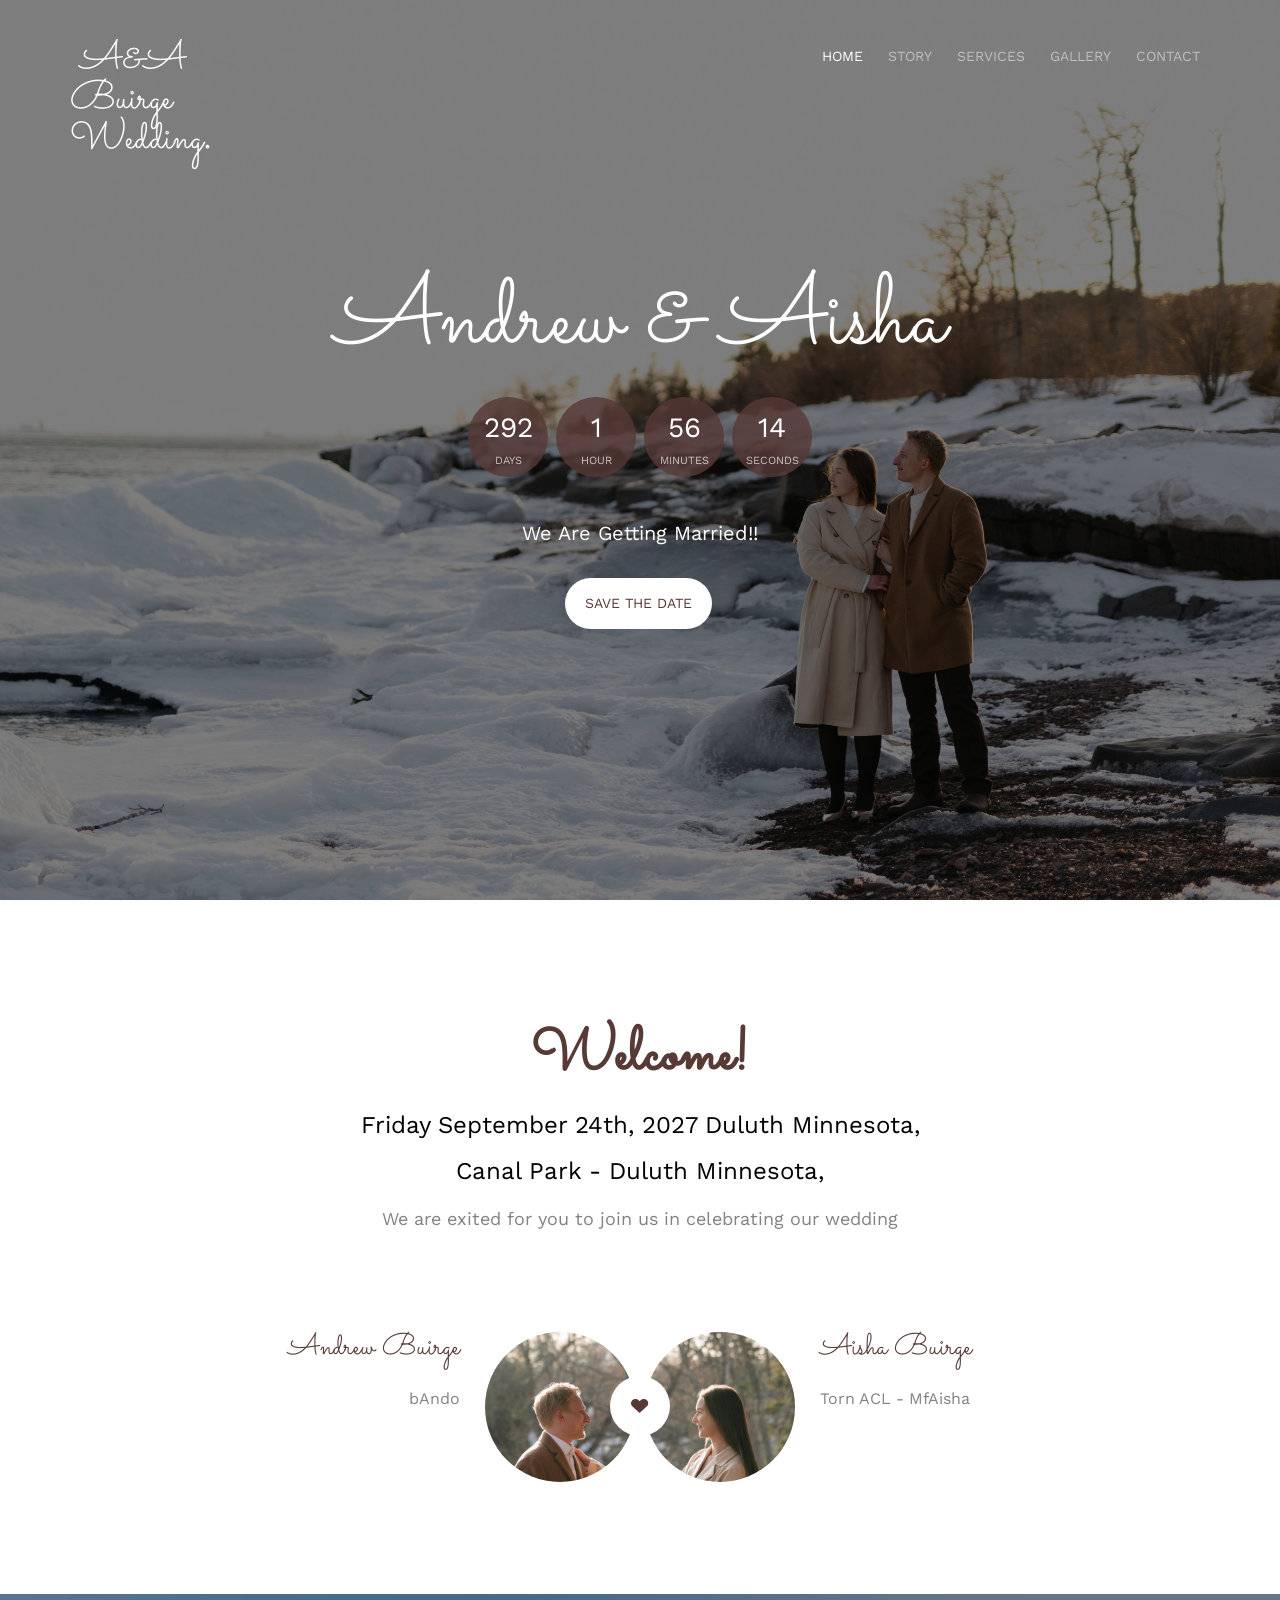
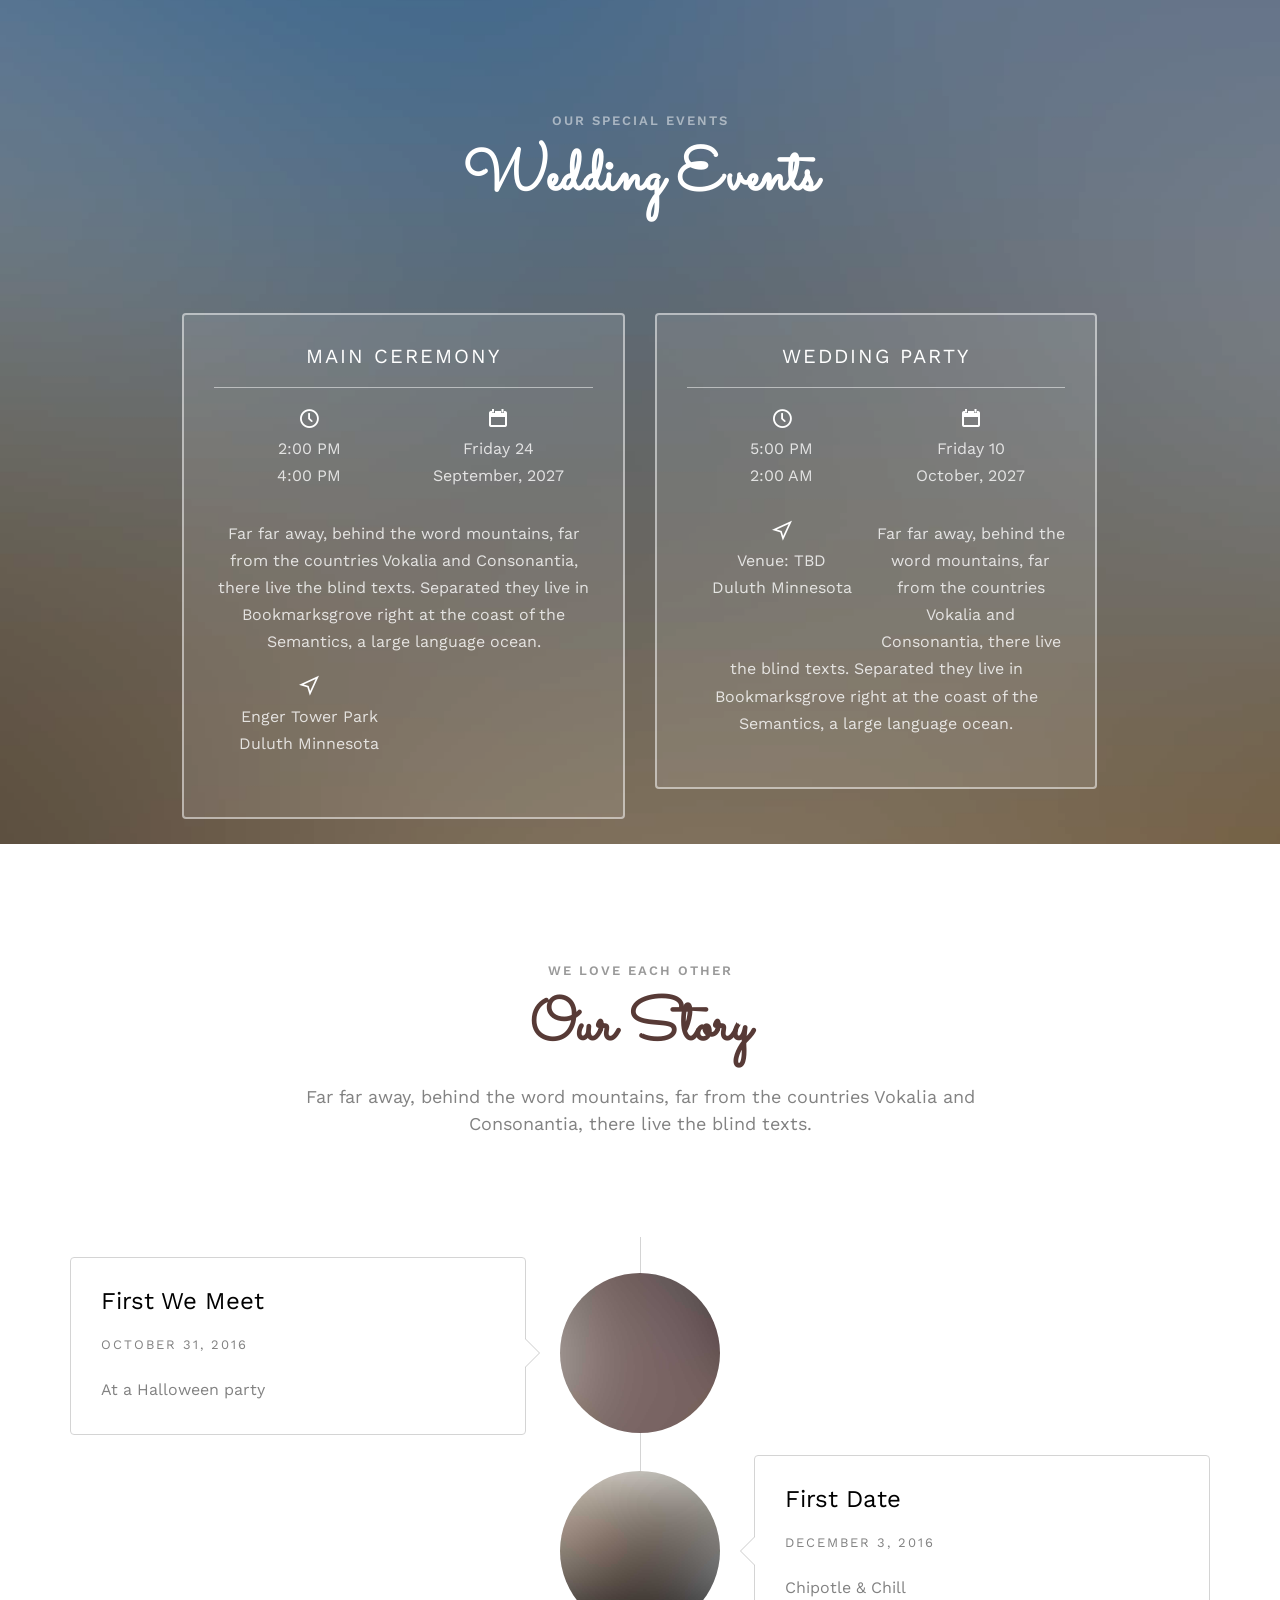
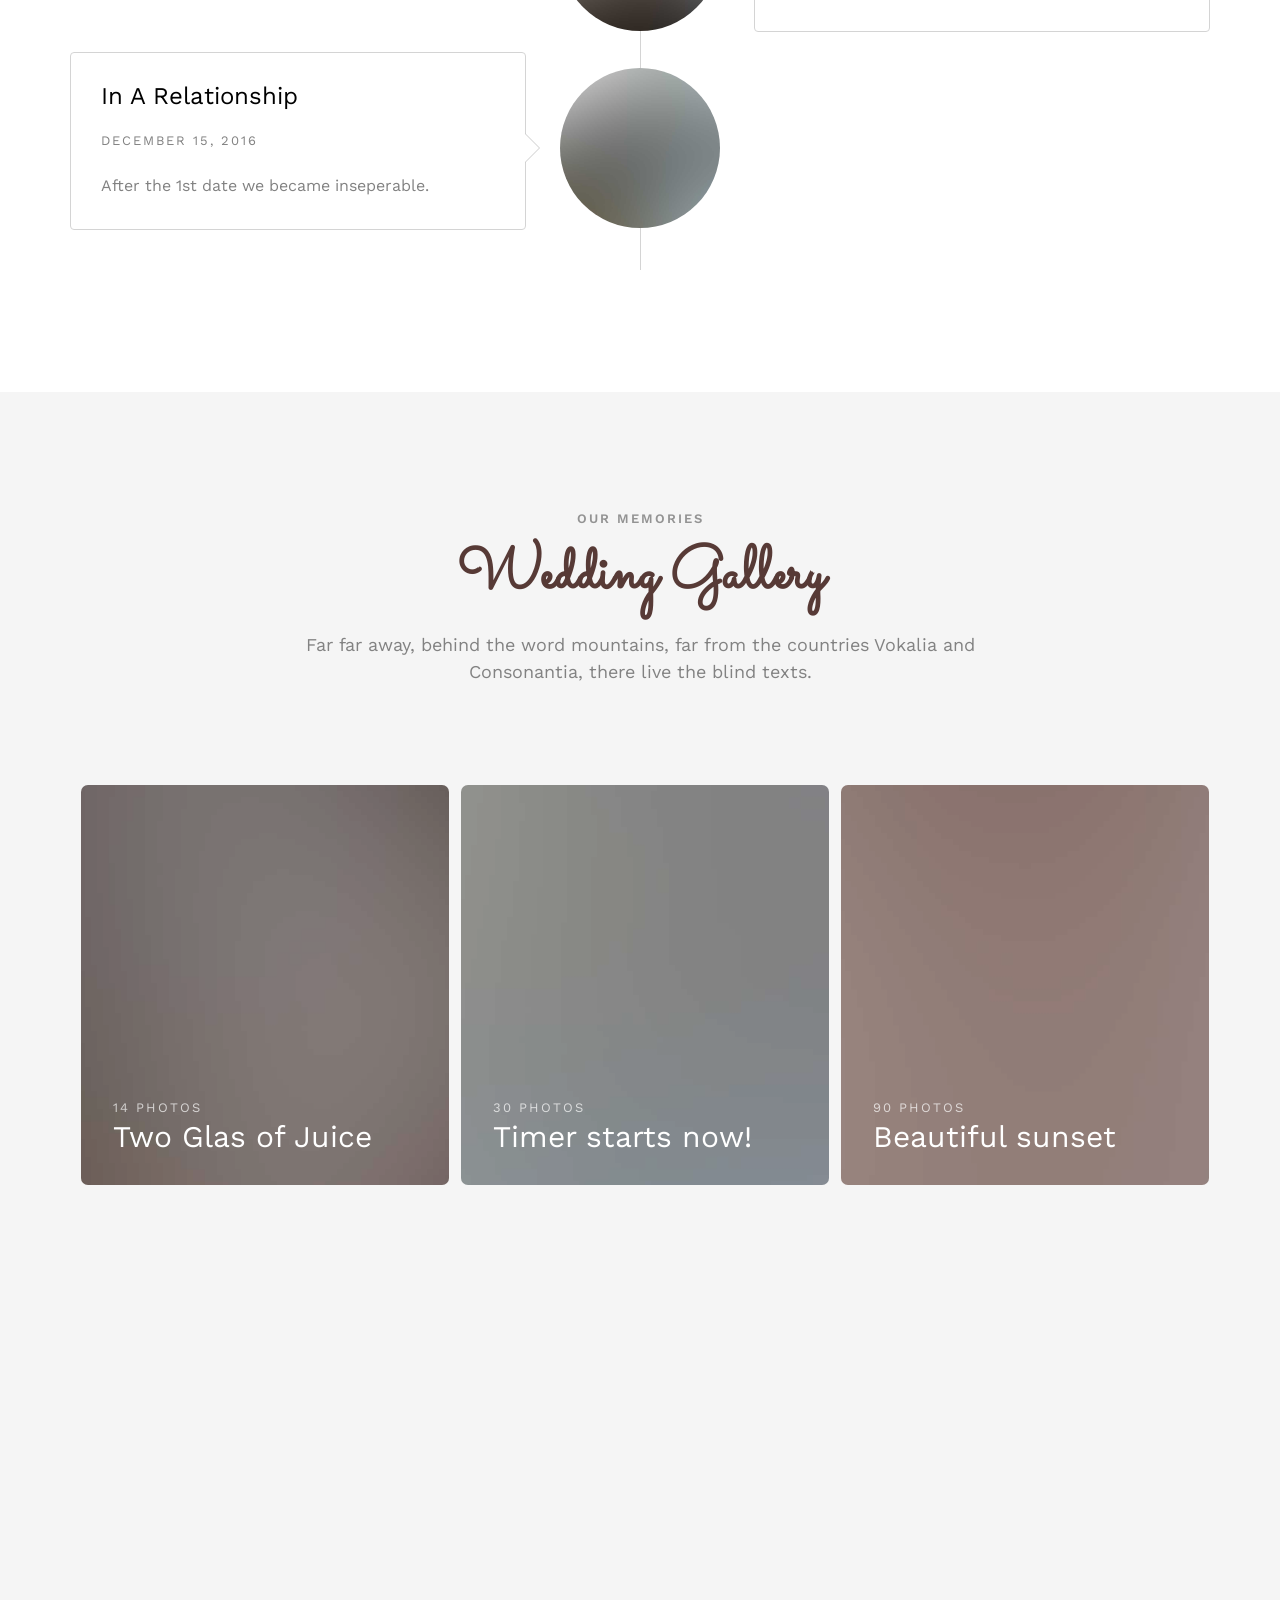
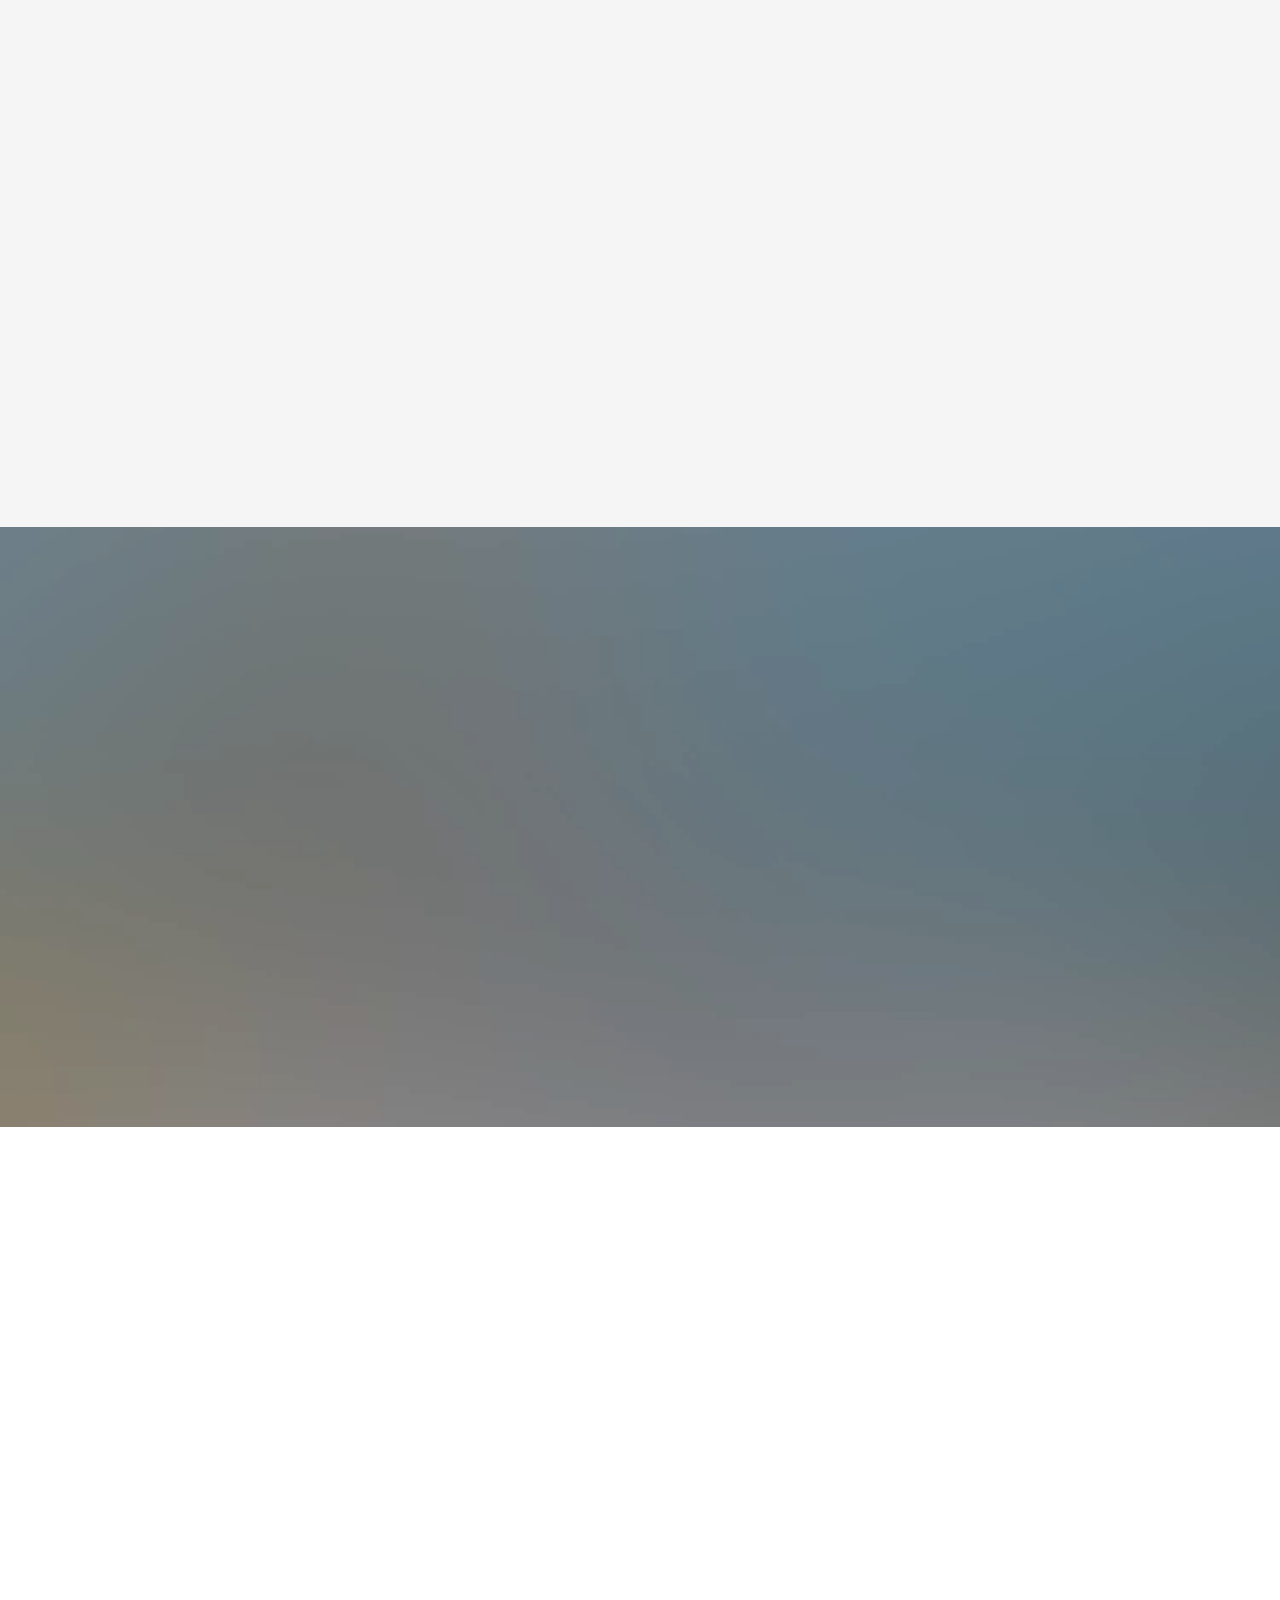
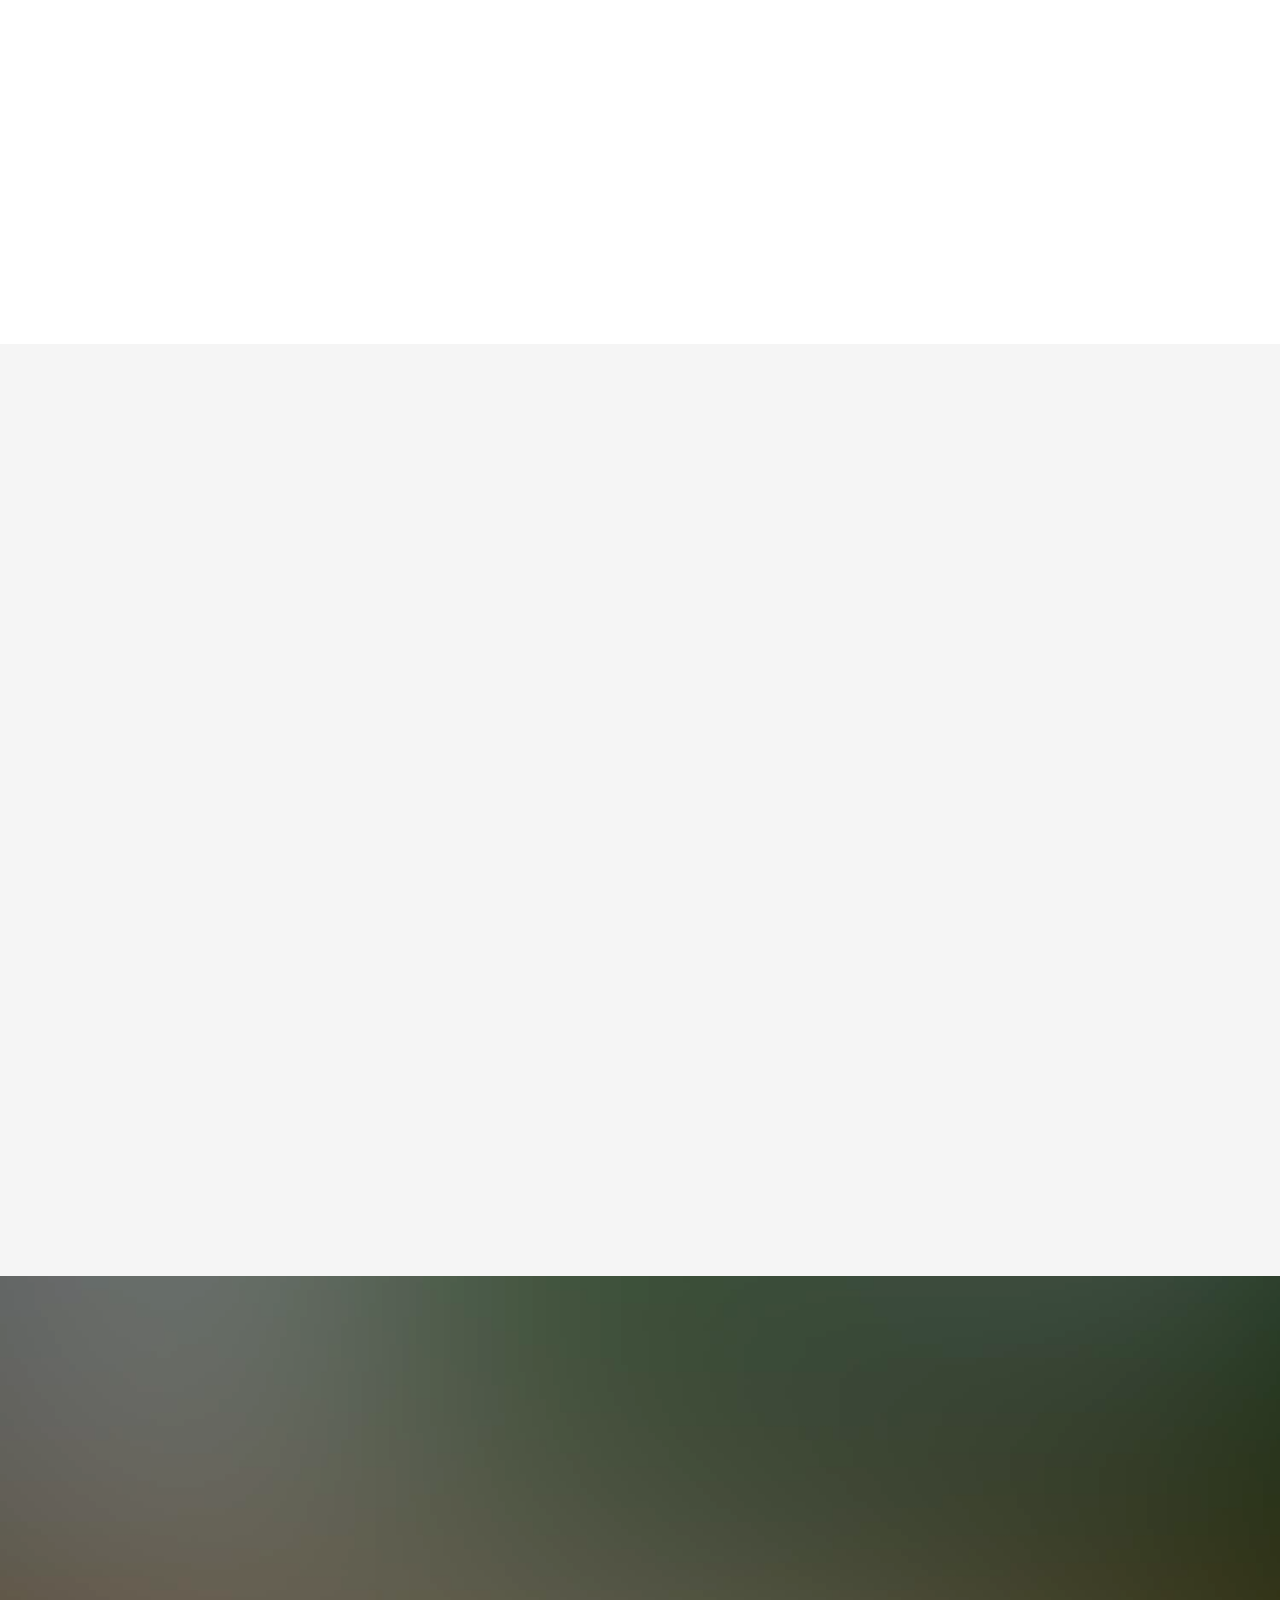
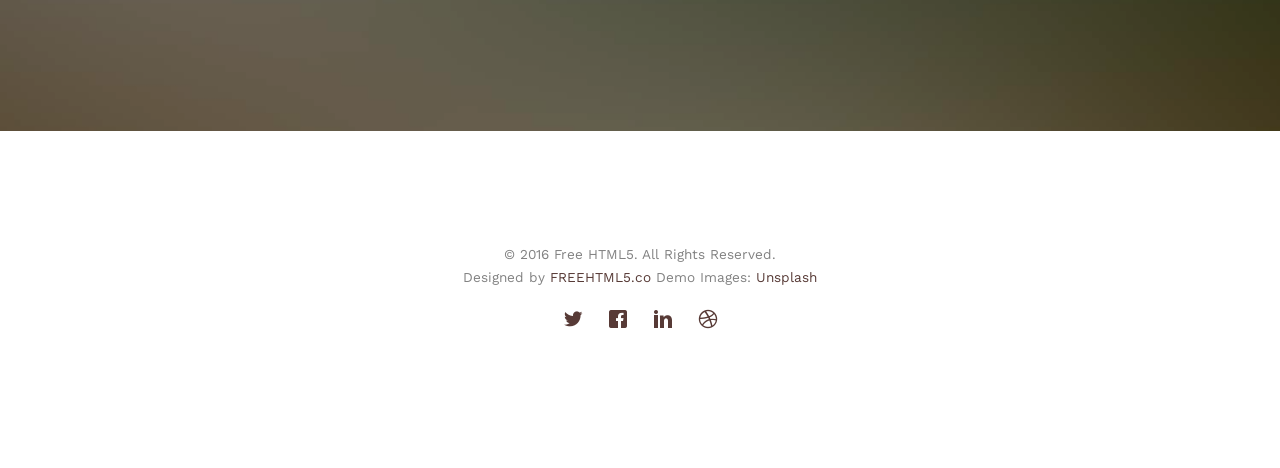
==== index.html @ 533fe50d "remove paralax" ====
<!DOCTYPE html>
<!--[if lt IE 7]>      <html class="no-js lt-ie9 lt-ie8 lt-ie7"> <![endif]-->
<!--[if IE 7]>         <html class="no-js lt-ie9 lt-ie8"> <![endif]-->
<!--[if IE 8]>         <html class="no-js lt-ie9"> <![endif]-->
<!--[if gt IE 8]><!-->
<html class="no-js"> <!--<![endif]-->

<head>
	<meta charset="utf-8">
	<meta http-equiv="X-UA-Compatible" content="IE=edge">
	<title>Buirge Wedding</title>
	<link rel="icon" type="image/x-icon" href="/images/favicon.png">
	<meta name="viewport" content="width=device-width, initial-scale=1">
	<meta name="description" content="A&A Buirge Wedding" />
	<meta name="keywords" content="A&A Buirge Wedding" />

	<!-- Facebook and Twitter integration -->
	<meta property="og:title" content="" />
	<meta property="og:image" content="" />
	<meta property="og:url" content="" />
	<meta property="og:site_name" content="" />
	<meta property="og:description" content="" />
	<meta name="twitter:title" content="" />
	<meta name="twitter:image" content="" />
	<meta name="twitter:url" content="" />
	<meta name="twitter:card" content="" />

	<link href='https://fonts.googleapis.com/css?family=Work+Sans:400,300,600,400italic,700' rel='stylesheet'
		type='text/css'>
	<link href="https://fonts.googleapis.com/css?family=Sacramento" rel="stylesheet">

	<!-- Animate.css -->
	<link rel="stylesheet" href="css/animate.css">
	<!-- Icomoon Icon Fonts-->
	<link rel="stylesheet" href="css/icomoon.css">
	<!-- Bootstrap  -->
	<link rel="stylesheet" href="css/bootstrap.css">

	<!-- Magnific Popup -->
	<link rel="stylesheet" href="css/magnific-popup.css">

	<!-- Owl Carousel  -->
	<link rel="stylesheet" href="css/owl.carousel.min.css">
	<link rel="stylesheet" href="css/owl.theme.default.min.css">

	<!-- Theme style  -->
	<link rel="stylesheet" href="css/style.css">

	<!-- Modernizr JS -->
	<script src="js/modernizr-2.6.2.min.js"></script>
	<!-- FOR IE9 below -->
	<!--[if lt IE 9]>
	<script src="js/respond.min.js"></script>
	<![endif]-->

	<!----in head changing width image><-->
	<style>
		#fh5co-header,
		#fh5co-cover {
			background-image: url(images/duluth_engagement_photos/mobile_bg_wide.jpg);
			background-size: cover;
			background-repeat: no-repeat;
		}

		@media (min-width: 960px) {

			#fh5co-header,
			#fh5co-cover {
				background-image: url(images/duluth_engagement_photos/main_page_wider.jpg);
				background-size: cover;
				background-repeat: no-repeat;
			}
		}
	</style>

</head>

<body>

	<div class="fh5co-loader"></div>

	<div id="page">
		<nav class="fh5co-nav" role="navigation">
			<div class="container">
				<div class="row">
					<div class="col-xs-2">
						<div id="fh5co-logo"><a href="index.html">A&A Buirge Wedding<strong>.</strong></a></div>
					</div>
					<div class="col-xs-10 text-right menu-1">
						<ul>
							<li class="active"><a href="index.html">Home</a></li>
							<li><a href="about.html">Story</a></li>
							<li class="has-dropdown">
								<a href="services.html">Services</a>
								<ul class="dropdown">
									<li><a href="#">Web Design</a></li>
									<li><a href="#">eCommerce</a></li>
									<li><a href="#">Branding</a></li>
									<li><a href="#">API</a></li>
								</ul>
							</li>
							<li class="has-dropdown">
								<a href="gallery.html">Gallery</a>
								<ul class="dropdown">
									<li><a href="#">HTML5</a></li>
									<li><a href="#">CSS3</a></li>
									<li><a href="#">Sass</a></li>
									<li><a href="#">jQuery</a></li>
								</ul>
							</li>
							<li><a href="contact.html">Contact</a></li>
						</ul>
					</div>
				</div>

			</div>
		</nav>

		<!--style="background-image: url(images/duluth_engagement_photos/main_page_wider.jpg); background-size: cover;"-->
		<header id="fh5co-header" class="fh5co-cover" role="banner">
			<div class="overlay"></div>
			<div class="container">
				<div class="row">
					<div class="col-md-8 col-md-offset-2 text-center">
						<div class="display-t">
							<div class="display-tc animate-box" data-animate-effect="fadeIn">
								<h1>Andrew &amp; Aisha</h1>
								<div class="simply-countdown simply-countdown-one"></div>
								<h2>We Are Getting Married!!</h2>
								<p><a href="#" class="btn btn-default btn-sm">Save the date</a></p>
							</div>
						</div>
					</div>
				</div>
			</div>
		</header>

		<div id="fh5co-couple">
			<div class="container">
				<div class="row">
					<div class="col-md-8 col-md-offset-2 text-center fh5co-heading animate-box">
						<h2>Welcome!</h2>
						<h3>Friday September 24th, 2027 Duluth Minnesota, </h3>
						<h3>Canal Park - Duluth Minnesota, </h3>
						<p>We are exited for you to join us in celebrating our wedding</p>
					</div>
				</div>
				<div class="couple-wrap animate-box">
					<div class="couple-half">
						<div class="groom">
							<img src="images/duluth_engagement_photos/andrew_left.jpg" alt="groom"
								class="img-responsive">
						</div>
						<div class="desc-groom">
							<h3>Andrew Buirge</h3>
							<p>bAndo</p>
						</div>
					</div>
					<p class="heart text-center"><i class="icon-heart2"></i></p>
					<div class="couple-half">
						<div class="bride">
							<img src="images/duluth_engagement_photos/aisha_right.jpg" alt="groom"
								class="img-responsive">
						</div>
						<div class="desc-bride">
							<h3>Aisha Buirge</h3>
							<p>Torn ACL - MfAisha</p>
						</div>
					</div>
				</div>
			</div>
		</div>

		<div id="fh5co-event" class="fh5co-bg" style="background-image:url(images/img_bg_3.jpg);">
			<div class="overlay"></div>
			<div class="container">
				<div class="row">
					<div class="col-md-8 col-md-offset-2 text-center fh5co-heading animate-box">
						<span>Our Special Events</span>
						<h2>Wedding Events</h2>
					</div>
				</div>
				<div class="row">
					<div class="display-t">
						<div class="display-tc">
							<div class="col-md-10 col-md-offset-1">
								<div class="col-md-6 col-sm-6 text-center">
									<div class="event-wrap animate-box">
										<h3>Main Ceremony</h3>
										<div class="event-col">
											<i class="icon-clock"></i>
											<span>2:00 PM</span>
											<span>4:00 PM</span>
										</div>
										<div class="event-col">
											<i class="icon-calendar"></i>
											<span>Friday 24</span>
											<span>September, 2027</span>
										</div>
										<p>Far far away, behind the word mountains, far from the countries Vokalia and
											Consonantia, there live the blind texts. Separated they live in
											Bookmarksgrove right at the coast of the Semantics, a large language ocean.
										</p>
										<div class="event-col">
											<i class="icon-location"></i>
											<span>Enger Tower Park</span>
											<span>Duluth Minnesota</span>
										</div>
									</div>
								</div>
								<div class="col-md-6 col-sm-6 text-center">
									<div class="event-wrap animate-box">
										<h3>Wedding Party</h3>
										<div class="event-col">
											<i class="icon-clock"></i>
											<span>5:00 PM</span>
											<span>2:00 AM</span>
										</div>
										<div class="event-col">
											<i class="icon-calendar"></i>
											<span>Friday 10</span>
											<span>October, 2027</span>
										</div>
										<div class="event-col">
											<i class="icon-location"></i>
											<span>Venue: TBD</span>
											<span>Duluth Minnesota</span>
										</div>
										<p>Far far away, behind the word mountains, far from the countries Vokalia and
											Consonantia, there live the blind texts. Separated they live in
											Bookmarksgrove right at the coast of the Semantics, a large language ocean.
										</p>
									</div>
								</div>
							</div>
						</div>
					</div>
				</div>
			</div>
		</div>

		<div id="fh5co-couple-story">
			<div class="container">
				<div class="row">
					<div class="col-md-8 col-md-offset-2 text-center fh5co-heading animate-box">
						<span>We Love Each Other</span>
						<h2>Our Story</h2>
						<p>Far far away, behind the word mountains, far from the countries Vokalia and Consonantia,
							there live the blind texts.</p>
					</div>
				</div>
				<div class="row">
					<div class="col-md-12 col-md-offset-0">
						<ul class="timeline animate-box">
							<li class="animate-box">
								<div class="timeline-badge" style="background-image:url(images/couple-1.jpg);"></div>
								<div class="timeline-panel">
									<div class="timeline-heading">
										<h3 class="timeline-title">First We Meet</h3>
										<span class="date">October 31, 2016</span>
									</div>
									<div class="timeline-body">
										<p>At a Halloween party</p>
									</div>
								</div>
							</li>
							<li class="timeline-inverted animate-box">
								<div class="timeline-badge" style="background-image:url(images/couple-2.jpg);"></div>
								<div class="timeline-panel">
									<div class="timeline-heading">
										<h3 class="timeline-title">First Date</h3>
										<span class="date">December 3, 2016</span>
									</div>
									<div class="timeline-body">
										<p>Chipotle & Chill</p>
									</div>
								</div>
							</li>
							<li class="animate-box">
								<div class="timeline-badge" style="background-image:url(images/couple-3.jpg);"></div>
								<div class="timeline-panel">
									<div class="timeline-heading">
										<h3 class="timeline-title">In A Relationship</h3>
										<span class="date">December 15, 2016</span>
									</div>
									<div class="timeline-body">
										<p>After the 1st date we became inseperable.</p>
									</div>
								</div>
							</li>
						</ul>
					</div>
				</div>
			</div>
		</div>

		<div id="fh5co-gallery" class="fh5co-section-gray">
			<div class="container">
				<div class="row">
					<div class="col-md-8 col-md-offset-2 text-center fh5co-heading animate-box">
						<span>Our Memories</span>
						<h2>Wedding Gallery</h2>
						<p>Far far away, behind the word mountains, far from the countries Vokalia and Consonantia,
							there live the blind texts.</p>
					</div>
				</div>
				<div class="row row-bottom-padded-md">
					<div class="col-md-12">
						<ul id="fh5co-gallery-list">

							<li class="one-third animate-box" data-animate-effect="fadeIn"
								style="background-image: url(images/gallery-1.jpg); ">
								<a href="images/gallery-1.jpg">
									<div class="case-studies-summary">
										<span>14 Photos</span>
										<h2>Two Glas of Juice</h2>
									</div>
								</a>
							</li>
							<li class="one-third animate-box" data-animate-effect="fadeIn"
								style="background-image: url(images/gallery-2.jpg); ">
								<a href="#" class="color-2">
									<div class="case-studies-summary">
										<span>30 Photos</span>
										<h2>Timer starts now!</h2>
									</div>
								</a>
							</li>


							<li class="one-third animate-box" data-animate-effect="fadeIn"
								style="background-image: url(images/gallery-3.jpg); ">
								<a href="#" class="color-3">
									<div class="case-studies-summary">
										<span>90 Photos</span>
										<h2>Beautiful sunset</h2>
									</div>
								</a>
							</li>
							<li class="one-third animate-box" data-animate-effect="fadeIn"
								style="background-image: url(images/gallery-4.jpg); ">
								<a href="#" class="color-4">
									<div class="case-studies-summary">
										<span>12 Photos</span>
										<h2>Company's Conference Room</h2>
									</div>
								</a>
							</li>

							<li class="one-third animate-box" data-animate-effect="fadeIn"
								style="background-image: url(images/gallery-5.jpg); ">
								<a href="#" class="color-3">
									<div class="case-studies-summary">
										<span>50 Photos</span>
										<h2>Useful baskets</h2>
									</div>
								</a>
							</li>
							<li class="one-third animate-box" data-animate-effect="fadeIn"
								style="background-image: url(images/gallery-6.jpg); ">
								<a href="#" class="color-4">
									<div class="case-studies-summary">
										<span>45 Photos</span>
										<h2>Skater man in the road</h2>
									</div>
								</a>
							</li>

							<li class="one-third animate-box" data-animate-effect="fadeIn"
								style="background-image: url(images/gallery-7.jpg); ">
								<a href="#" class="color-4">
									<div class="case-studies-summary">
										<span>35 Photos</span>
										<h2>Two Glas of Juice</h2>
									</div>
								</a>
							</li>

							<li class="one-third animate-box" data-animate-effect="fadeIn"
								style="background-image: url(images/gallery-8.jpg); ">
								<a href="#" class="color-5">
									<div class="case-studies-summary">
										<span>90 Photos</span>
										<h2>Timer starts now!</h2>
									</div>
								</a>
							</li>
							<li class="one-third animate-box" data-animate-effect="fadeIn"
								style="background-image: url(images/gallery-9.jpg); ">
								<a href="#" class="color-6">
									<div class="case-studies-summary">
										<span>56 Photos</span>
										<h2>Beautiful sunset</h2>
									</div>
								</a>
							</li>
						</ul>
					</div>
				</div>
			</div>
		</div>

		<div id="fh5co-counter" class="fh5co-bg fh5co-counter" style="background-image:url(images/img_bg_5.jpg);">
			<div class="overlay"></div>
			<div class="container">
				<div class="row">
					<div class="display-t">
						<div class="display-tc">
							<div class="col-md-3 col-sm-6 animate-box">
								<div class="feature-center">
									<span class="icon">
										<i class="icon-users"></i>
									</span>

									<span class="counter js-counter" data-from="0" data-to="120" data-speed="5000"
										data-refresh-interval="50">1</span>
									<span class="counter-label">Estimated Guest</span>

								</div>
							</div>
							<div class="col-md-3 col-sm-6 animate-box">
								<div class="feature-center">
									<span class="icon">
										<i class="icon-user"></i>
									</span>

									<span class="counter js-counter" data-from="0" data-to="1000" data-speed="5000"
										data-refresh-interval="50">1</span>
									<span class="counter-label">We Catter</span>
								</div>
							</div>
							<div class="col-md-3 col-sm-6 animate-box">
								<div class="feature-center">
									<span class="icon">
										<i class="icon-calendar"></i>
									</span>
									<span class="counter js-counter" data-from="0" data-to="402" data-speed="5000"
										data-refresh-interval="50">1</span>
									<span class="counter-label">Events Done</span>
								</div>
							</div>
							<div class="col-md-3 col-sm-6 animate-box">
								<div class="feature-center">
									<span class="icon">
										<i class="icon-clock"></i>
									</span>

									<span class="counter js-counter" data-from="0" data-to="2345" data-speed="5000"
										data-refresh-interval="50">1</span>
									<span class="counter-label">Hours Spent</span>

								</div>
							</div>
						</div>
					</div>
				</div>
			</div>
		</div>

		<div id="fh5co-testimonial">
			<div class="container">
				<div class="row">
					<div class="row animate-box">
						<div class="col-md-8 col-md-offset-2 text-center fh5co-heading">
							<span>Best Wishes</span>
							<h2>Friends Wishes</h2>
						</div>
					</div>
					<div class="row">
						<div class="col-md-12 animate-box">
							<div class="wrap-testimony">
								<div class="owl-carousel-fullwidth">
									<div class="item">
										<div class="testimony-slide active text-center">
											<figure>
												<img src="images/couple-1.jpg" alt="user">
											</figure>
											<span>John Doe, via <a href="#" class="twitter">Twitter</a></span>
											<blockquote>
												<p>"Far far away, behind the word mountains, far from the countries
													Vokalia and Consonantia, there live the blind texts. Separated they
													live in Bookmarksgrove right at the coast of the Semantics"</p>
											</blockquote>
										</div>
									</div>
									<div class="item">
										<div class="testimony-slide active text-center">
											<figure>
												<img src="images/couple-2.jpg" alt="user">
											</figure>
											<span>John Doe, via <a href="#" class="twitter">Twitter</a></span>
											<blockquote>
												<p>"Far far away, behind the word mountains, far from the countries
													Vokalia and Consonantia, at the coast of the Semantics, a large
													language ocean."</p>
											</blockquote>
										</div>
									</div>
									<div class="item">
										<div class="testimony-slide active text-center">
											<figure>
												<img src="images/couple-3.jpg" alt="user">
											</figure>
											<span>John Doe, via <a href="#" class="twitter">Twitter</a></span>
											<blockquote>
												<p>"Far far away, far from the countries Vokalia and Consonantia, there
													live the blind texts. Separated they live in Bookmarksgrove right at
													the coast of the Semantics, a large language ocean."</p>
											</blockquote>
										</div>
									</div>
								</div>
							</div>
						</div>
					</div>
				</div>
			</div>
		</div>

		<div id="fh5co-services" class="fh5co-section-gray">
			<div class="container">

				<div class="row animate-box">
					<div class="col-md-8 col-md-offset-2 text-center fh5co-heading">
						<h2>We Offer Services</h2>
						<p>Dignissimos asperiores vitae velit veniam totam fuga molestias accusamus alias autem
							provident. Odit ab aliquam dolor eius.</p>
					</div>
				</div>

				<div class="row">
					<div class="col-md-6">
						<div class="feature-left animate-box" data-animate-effect="fadeInLeft">
							<span class="icon">
								<i class="icon-calendar"></i>
							</span>
							<div class="feature-copy">
								<h3>We Organized Events</h3>
								<p>Facilis ipsum reprehenderit nemo molestias. Aut cum mollitia reprehenderit. Eos
									cumque dicta adipisci architecto culpa amet.</p>
							</div>
						</div>

						<div class="feature-left animate-box" data-animate-effect="fadeInLeft">
							<span class="icon">
								<i class="icon-image"></i>
							</span>
							<div class="feature-copy">
								<h3>Photoshoot</h3>
								<p>Facilis ipsum reprehenderit nemo molestias. Aut cum mollitia reprehenderit. Eos
									cumque dicta adipisci architecto culpa amet.</p>
							</div>
						</div>

						<div class="feature-left animate-box" data-animate-effect="fadeInLeft">
							<span class="icon">
								<i class="icon-video"></i>
							</span>
							<div class="feature-copy">
								<h3>Video Editing</h3>
								<p>Facilis ipsum reprehenderit nemo molestias. Aut cum mollitia reprehenderit. Eos
									cumque dicta adipisci architecto culpa amet.</p>
							</div>
						</div>

					</div>

					<div class="col-md-6 animate-box">
						<div class="fh5co-video fh5co-bg" style="background-image: url(images/img_bg_3.jpg); ">
							<a href="https://vimeo.com/channels/staffpicks/93951774" class="popup-vimeo"><i
									class="icon-video2"></i></a>
							<div class="overlay"></div>
						</div>
					</div>
				</div>


			</div>
		</div>


		<div id="fh5co-started" class="fh5co-bg" style="background-image:url(images/img_bg_4.jpg);">
			<div class="overlay"></div>
			<div class="container">
				<div class="row animate-box">
					<div class="col-md-8 col-md-offset-2 text-center fh5co-heading">
						<h2>Are You Attending?</h2>
						<p>Please Fill-up the form to notify you that you're attending. Thanks.</p>
					</div>
				</div>
				<div class="row animate-box">
					<div class="col-md-10 col-md-offset-1">
						<form class="form-inline">
							<div class="col-md-4 col-sm-4">
								<div class="form-group">
									<label for="name" class="sr-only">Name</label>
									<input type="name" class="form-control" id="name" placeholder="Name">
								</div>
							</div>
							<div class="col-md-4 col-sm-4">
								<div class="form-group">
									<label for="email" class="sr-only">Email</label>
									<input type="email" class="form-control" id="email" placeholder="Email">
								</div>
							</div>
							<div class="col-md-4 col-sm-4">
								<button type="submit" class="btn btn-default btn-block">I am Attending</button>
							</div>
						</form>
					</div>
				</div>
			</div>
		</div>

		<footer id="fh5co-footer" role="contentinfo">
			<div class="container">

				<div class="row copyright">
					<div class="col-md-12 text-center">
						<p>
							<small class="block">&copy; 2016 Free HTML5. All Rights Reserved.</small>
							<small class="block">Designed by <a href="http://freehtml5.co/"
									target="_blank">FREEHTML5.co</a> Demo Images: <a href="http://unsplash.co/"
									target="_blank">Unsplash</a></small>
						</p>
						<p>
						<ul class="fh5co-social-icons">
							<li><a href="#"><i class="icon-twitter"></i></a></li>
							<li><a href="#"><i class="icon-facebook"></i></a></li>
							<li><a href="#"><i class="icon-linkedin"></i></a></li>
							<li><a href="#"><i class="icon-dribbble"></i></a></li>
						</ul>
						</p>
					</div>
				</div>

			</div>
		</footer>
	</div>

	<div class="gototop js-top">
		<a href="#" class="js-gotop"><i class="icon-arrow-up"></i></a>
	</div>

	<!-- jQuery -->
	<script src="js/jquery.min.js"></script>
	<!-- jQuery Easing -->
	<script src="js/jquery.easing.1.3.js"></script>
	<!-- Bootstrap -->
	<script src="js/bootstrap.min.js"></script>
	<!-- Waypoints -->
	<script src="js/jquery.waypoints.min.js"></script>
	<!-- Carousel -->
	<script src="js/owl.carousel.min.js"></script>
	<!-- countTo -->
	<script src="js/jquery.countTo.js"></script>

	<!-- Stellar -->
	<script src="js/jquery.stellar.min.js"></script>
	<!-- Magnific Popup -->
	<script src="js/jquery.magnific-popup.min.js"></script>
	<script src="js/magnific-popup-options.js"></script>

	<!-- // <script src="https://cdnjs.cloudflare.com/ajax/libs/prism/0.0.1/prism.min.js"></script> -->
	<script src="js/simplyCountdown.js"></script>
	<!-- Main -->
	<script src="js/main.js"></script>

	<script>
		var d = new Date(new Date().getTime() + 200 * 120 * 120 * 2000);

		// default example
		simplyCountdown('.simply-countdown-one', {
			year: 2027,
			month: 9,
			day: 24
		});

		//jQuery example
		$('#simply-countdown-losange').simplyCountdown({
			year: 2027,
			month: 9,
			day: 24,
			enableUtc: false
		});
	</script>

</body>

</html>
---- css/icomoon.css ----
@font-face {
  font-family: 'icomoon';
  src:  url('../fonts/icomoon/icomoon.eot?6iuir');
  src:  url('../fonts/icomoon/icomoon.eot?6iuir#iefix') format('embedded-opentype'),
    url('../fonts/icomoon/icomoon.ttf?6iuir') format('truetype'),
    url('../fonts/icomoon/icomoon.woff?6iuir') format('woff'),
    url('../fonts/icomoon/icomoon.svg?6iuir#icomoon') format('svg');
  font-weight: normal;
  font-style: normal;
}

[class^="icon-"], [class*=" icon-"] {
  /* use !important to prevent issues with browser extensions that change fonts */
  font-family: 'icomoon' !important;
  speak: none;
  font-style: normal;
  font-weight: normal;
  font-variant: normal;
  text-transform: none;
  line-height: 1;

  /* Better Font Rendering =========== */
  -webkit-font-smoothing: antialiased;
  -moz-osx-font-smoothing: grayscale;
}

.icon-eye:before {
  content: "\e000";
}
.icon-paper-clip:before {
  content: "\e001";
}
.icon-mail:before {
  content: "\e002";
}
.icon-toggle:before {
  content: "\e003";
}
.icon-layout:before {
  content: "\e004";
}
.icon-link:before {
  content: "\e005";
}
.icon-bell:before {
  content: "\e006";
}
.icon-lock:before {
  content: "\e007";
}
.icon-unlock:before {
  content: "\e008";
}
.icon-ribbon:before {
  content: "\e009";
}
.icon-image:before {
  content: "\e010";
}
.icon-signal:before {
  content: "\e011";
}
.icon-target:before {
  content: "\e012";
}
.icon-clipboard:before {
  content: "\e013";
}
.icon-clock:before {
  content: "\e014";
}
.icon-watch:before {
  content: "\e015";
}
.icon-air-play:before {
  content: "\e016";
}
.icon-camera:before {
  content: "\e017";
}
.icon-video:before {
  content: "\e018";
}
.icon-disc:before {
  content: "\e019";
}
.icon-printer:before {
  content: "\e020";
}
.icon-monitor:before {
  content: "\e021";
}
.icon-server:before {
  content: "\e022";
}
.icon-cog:before {
  content: "\e023";
}
.icon-heart:before {
  content: "\e024";
}
.icon-paragraph:before {
  content: "\e025";
}
.icon-align-justify:before {
  content: "\e026";
}
.icon-align-left:before {
  content: "\e027";
}
.icon-align-center:before {
  content: "\e028";
}
.icon-align-right:before {
  content: "\e029";
}
.icon-book:before {
  content: "\e030";
}
.icon-layers:before {
  content: "\e031";
}
.icon-stack:before {
  content: "\e032";
}
.icon-stack-2:before {
  content: "\e033";
}
.icon-paper:before {
  content: "\e034";
}
.icon-paper-stack:before {
  content: "\e035";
}
.icon-search:before {
  content: "\e036";
}
.icon-zoom-in:before {
  content: "\e037";
}
.icon-zoom-out:before {
  content: "\e038";
}
.icon-reply:before {
  content: "\e039";
}
.icon-circle-plus:before {
  content: "\e040";
}
.icon-circle-minus:before {
  content: "\e041";
}
.icon-circle-check:before {
  content: "\e042";
}
.icon-circle-cross:before {
  content: "\e043";
}
.icon-square-plus:before {
  content: "\e044";
}
.icon-square-minus:before {
  content: "\e045";
}
.icon-square-check:before {
  content: "\e046";
}
.icon-square-cross:before {
  content: "\e047";
}
.icon-microphone:before {
  content: "\e048";
}
.icon-record:before {
  content: "\e049";
}
.icon-skip-back:before {
  content: "\e050";
}
.icon-rewind:before {
  content: "\e051";
}
.icon-play:before {
  content: "\e052";
}
.icon-pause:before {
  content: "\e053";
}
.icon-stop:before {
  content: "\e054";
}
.icon-fast-forward:before {
  content: "\e055";
}
.icon-skip-forward:before {
  content: "\e056";
}
.icon-shuffle:before {
  content: "\e057";
}
.icon-repeat:before {
  content: "\e058";
}
.icon-folder:before {
  content: "\e059";
}
.icon-umbrella:before {
  content: "\e060";
}
.icon-moon:before {
  content: "\e061";
}
.icon-thermometer:before {
  content: "\e062";
}
.icon-drop:before {
  content: "\e063";
}
.icon-sun:before {
  content: "\e064";
}
.icon-cloud:before {
  content: "\e065";
}
.icon-cloud-upload:before {
  content: "\e066";
}
.icon-cloud-download:before {
  content: "\e067";
}
.icon-upload:before {
  content: "\e068";
}
.icon-download:before {
  content: "\e069";
}
.icon-location:before {
  content: "\e070";
}
.icon-location-2:before {
  content: "\e071";
}
.icon-map:before {
  content: "\e072";
}
.icon-battery:before {
  content: "\e073";
}
.icon-head:before {
  content: "\e074";
}
.icon-briefcase:before {
  content: "\e075";
}
.icon-speech-bubble:before {
  content: "\e076";
}
.icon-anchor:before {
  content: "\e077";
}
.icon-globe:before {
  content: "\e078";
}
.icon-box:before {
  content: "\e079";
}
.icon-reload:before {
  content: "\e080";
}
.icon-share:before {
  content: "\e081";
}
.icon-marquee:before {
  content: "\e082";
}
.icon-marquee-plus:before {
  content: "\e083";
}
.icon-marquee-minus:before {
  content: "\e084";
}
.icon-tag:before {
  content: "\e085";
}
.icon-power:before {
  content: "\e086";
}
.icon-command:before {
  content: "\e087";
}
.icon-alt:before {
  content: "\e088";
}
.icon-esc:before {
  content: "\e089";
}
.icon-bar-graph:before {
  content: "\e090";
}
.icon-bar-graph-2:before {
  content: "\e091";
}
.icon-pie-graph:before {
  content: "\e092";
}
.icon-star:before {
  content: "\e093";
}
.icon-arrow-left:before {
  content: "\e094";
}
.icon-arrow-right:before {
  content: "\e095";
}
.icon-arrow-up:before {
  content: "\e096";
}
.icon-arrow-down:before {
  content: "\e097";
}
.icon-volume:before {
  content: "\e098";
}
.icon-mute:before {
  content: "\e099";
}
.icon-content-right:before {
  content: "\e100";
}
.icon-content-left:before {
  content: "\e101";
}
.icon-grid:before {
  content: "\e102";
}
.icon-grid-2:before {
  content: "\e103";
}
.icon-columns:before {
  content: "\e104";
}
.icon-loader:before {
  content: "\e105";
}
.icon-bag:before {
  content: "\e106";
}
.icon-ban:before {
  content: "\e107";
}
.icon-flag:before {
  content: "\e108";
}
.icon-trash:before {
  content: "\e109";
}
.icon-expand:before {
  content: "\e110";
}
.icon-contract:before {
  content: "\e111";
}
.icon-maximize:before {
  content: "\e112";
}
.icon-minimize:before {
  content: "\e113";
}
.icon-plus:before {
  content: "\e114";
}
.icon-minus:before {
  content: "\e115";
}
.icon-check:before {
  content: "\e116";
}
.icon-cross:before {
  content: "\e117";
}
.icon-move:before {
  content: "\e118";
}
.icon-delete:before {
  content: "\e119";
}
.icon-menu:before {
  content: "\e120";
}
.icon-archive:before {
  content: "\e121";
}
.icon-inbox:before {
  content: "\e122";
}
.icon-outbox:before {
  content: "\e123";
}
.icon-file:before {
  content: "\e124";
}
.icon-file-add:before {
  content: "\e125";
}
.icon-file-subtract:before {
  content: "\e126";
}
.icon-help:before {
  content: "\e127";
}
.icon-open:before {
  content: "\e128";
}
.icon-ellipsis:before {
  content: "\e129";
}
.icon-add-to-list:before {
  content: "\e900";
}
.icon-classic-computer:before {
  content: "\e901";
}
.icon-controller-fast-backward:before {
  content: "\e902";
}
.icon-creative-commons-attribution:before {
  content: "\e903";
}
.icon-creative-commons-noderivs:before {
  content: "\e904";
}
.icon-creative-commons-noncommercial-eu:before {
  content: "\e905";
}
.icon-creative-commons-noncommercial-us:before {
  content: "\e906";
}
.icon-creative-commons-public-domain:before {
  content: "\e907";
}
.icon-creative-commons-remix:before {
  content: "\e908";
}
.icon-creative-commons-share:before {
  content: "\e909";
}
.icon-creative-commons-sharealike:before {
  content: "\e90a";
}
.icon-creative-commons:before {
  content: "\e90b";
}
.icon-document-landscape:before {
  content: "\e90c";
}
.icon-remove-user:before {
  content: "\e90d";
}
.icon-warning:before {
  content: "\e90e";
}
.icon-arrow-bold-down:before {
  content: "\e90f";
}
.icon-arrow-bold-left:before {
  content: "\e910";
}
.icon-arrow-bold-right:before {
  content: "\e911";
}
.icon-arrow-bold-up:before {
  content: "\e912";
}
.icon-arrow-down2:before {
  content: "\e913";
}
.icon-arrow-left2:before {
  content: "\e914";
}
.icon-arrow-long-down:before {
  content: "\e915";
}
.icon-arrow-long-left:before {
  content: "\e916";
}
.icon-arrow-long-right:before {
  content: "\e917";
}
.icon-arrow-long-up:before {
  content: "\e918";
}
.icon-arrow-right2:before {
  content: "\e919";
}
.icon-arrow-up2:before {
  content: "\e91a";
}
.icon-arrow-with-circle-down:before {
  content: "\e91b";
}
.icon-arrow-with-circle-left:before {
  content: "\e91c";
}
.icon-arrow-with-circle-right:before {
  content: "\e91d";
}
.icon-arrow-with-circle-up:before {
  content: "\e91e";
}
.icon-bookmark:before {
  content: "\e91f";
}
.icon-bookmarks:before {
  content: "\e920";
}
.icon-chevron-down:before {
  content: "\e921";
}
.icon-chevron-left:before {
  content: "\e922";
}
.icon-chevron-right:before {
  content: "\e923";
}
.icon-chevron-small-down:before {
  content: "\e924";
}
.icon-chevron-small-left:before {
  content: "\e925";
}
.icon-chevron-small-right:before {
  content: "\e926";
}
.icon-chevron-small-up:before {
  content: "\e927";
}
.icon-chevron-thin-down:before {
  content: "\e928";
}
.icon-chevron-thin-left:before {
  content: "\e929";
}
.icon-chevron-thin-right:before {
  content: "\e92a";
}
.icon-chevron-thin-up:before {
  content: "\e92b";
}
.icon-chevron-up:before {
  content: "\e92c";
}
.icon-chevron-with-circle-down:before {
  content: "\e92d";
}
.icon-chevron-with-circle-left:before {
  content: "\e92e";
}
.icon-chevron-with-circle-right:before {
  content: "\e92f";
}
.icon-chevron-with-circle-up:before {
  content: "\e930";
}
.icon-cloud2:before {
  content: "\e931";
}
.icon-controller-fast-forward:before {
  content: "\e932";
}
.icon-controller-jump-to-start:before {
  content: "\e933";
}
.icon-controller-next:before {
  content: "\e934";
}
.icon-controller-paus:before {
  content: "\e935";
}
.icon-controller-play:before {
  content: "\e936";
}
.icon-controller-record:before {
  content: "\e937";
}
.icon-controller-stop:before {
  content: "\e938";
}
.icon-controller-volume:before {
  content: "\e939";
}
.icon-dot-single:before {
  content: "\e93a";
}
.icon-dots-three-horizontal:before {
  content: "\e93b";
}
.icon-dots-three-vertical:before {
  content: "\e93c";
}
.icon-dots-two-horizontal:before {
  content: "\e93d";
}
.icon-dots-two-vertical:before {
  content: "\e93e";
}
.icon-download2:before {
  content: "\e93f";
}
.icon-emoji-flirt:before {
  content: "\e940";
}
.icon-flow-branch:before {
  content: "\e941";
}
.icon-flow-cascade:before {
  content: "\e942";
}
.icon-flow-line:before {
  content: "\e943";
}
.icon-flow-parallel:before {
  content: "\e944";
}
.icon-flow-tree:before {
  content: "\e945";
}
.icon-install:before {
  content: "\e946";
}
.icon-layers2:before {
  content: "\e947";
}
.icon-open-book:before {
  content: "\e948";
}
.icon-resize-100:before {
  content: "\e949";
}
.icon-resize-full-screen:before {
  content: "\e94a";
}
.icon-save:before {
  content: "\e94b";
}
.icon-select-arrows:before {
  content: "\e94c";
}
.icon-sound-mute:before {
  content: "\e94d";
}
.icon-sound:before {
  content: "\e94e";
}
.icon-trash2:before {
  content: "\e94f";
}
.icon-triangle-down:before {
  content: "\e950";
}
.icon-triangle-left:before {
  content: "\e951";
}
.icon-triangle-right:before {
  content: "\e952";
}
.icon-triangle-up:before {
  content: "\e953";
}
.icon-uninstall:before {
  content: "\e954";
}
.icon-upload-to-cloud:before {
  content: "\e955";
}
.icon-upload2:before {
  content: "\e956";
}
.icon-add-user:before {
  content: "\e957";
}
.icon-address:before {
  content: "\e958";
}
.icon-adjust:before {
  content: "\e959";
}
.icon-air:before {
  content: "\e95a";
}
.icon-aircraft-landing:before {
  content: "\e95b";
}
.icon-aircraft-take-off:before {
  content: "\e95c";
}
.icon-aircraft:before {
  content: "\e95d";
}
.icon-align-bottom:before {
  content: "\e95e";
}
.icon-align-horizontal-middle:before {
  content: "\e95f";
}
.icon-align-left2:before {
  content: "\e960";
}
.icon-align-right2:before {
  content: "\e961";
}
.icon-align-top:before {
  content: "\e962";
}
.icon-align-vertical-middle:before {
  content: "\e963";
}
.icon-archive2:before {
  content: "\e964";
}
.icon-area-graph:before {
  content: "\e965";
}
.icon-attachment:before {
  content: "\e966";
}
.icon-awareness-ribbon:before {
  content: "\e967";
}
.icon-back-in-time:before {
  content: "\e968";
}
.icon-back:before {
  content: "\e969";
}
.icon-bar-graph2:before {
  content: "\e96a";
}
.icon-battery2:before {
  content: "\e96b";
}
.icon-beamed-note:before {
  content: "\e96c";
}
.icon-bell2:before {
  content: "\e96d";
}
.icon-blackboard:before {
  content: "\e96e";
}
.icon-block:before {
  content: "\e96f";
}
.icon-book2:before {
  content: "\e970";
}
.icon-bowl:before {
  content: "\e971";
}
.icon-box2:before {
  content: "\e972";
}
.icon-briefcase2:before {
  content: "\e973";
}
.icon-browser:before {
  content: "\e974";
}
.icon-brush:before {
  content: "\e975";
}
.icon-bucket:before {
  content: "\e976";
}
.icon-cake:before {
  content: "\e977";
}
.icon-calculator:before {
  content: "\e978";
}
.icon-calendar:before {
  content: "\e979";
}
.icon-camera2:before {
  content: "\e97a";
}
.icon-ccw:before {
  content: "\e97b";
}
.icon-chat:before {
  content: "\e97c";
}
.icon-check2:before {
  content: "\e97d";
}
.icon-circle-with-cross:before {
  content: "\e97e";
}
.icon-circle-with-minus:before {
  content: "\e97f";
}
.icon-circle-with-plus:before {
  content: "\e980";
}
.icon-circle:before {
  content: "\e981";
}
.icon-circular-graph:before {
  content: "\e982";
}
.icon-clapperboard:before {
  content: "\e983";
}
.icon-clipboard2:before {
  content: "\e984";
}
.icon-clock2:before {
  content: "\e985";
}
.icon-code:before {
  content: "\e986";
}
.icon-cog2:before {
  content: "\e987";
}
.icon-colours:before {
  content: "\e988";
}
.icon-compass:before {
  content: "\e989";
}
.icon-copy:before {
  content: "\e98a";
}
.icon-credit-card:before {
  content: "\e98b";
}
.icon-credit:before {
  content: "\e98c";
}
.icon-cross2:before {
  content: "\e98d";
}
.icon-cup:before {
  content: "\e98e";
}
.icon-cw:before {
  content: "\e98f";
}
.icon-cycle:before {
  content: "\e990";
}
.icon-database:before {
  content: "\e991";
}
.icon-dial-pad:before {
  content: "\e992";
}
.icon-direction:before {
  content: "\e993";
}
.icon-document:before {
  content: "\e994";
}
.icon-documents:before {
  content: "\e995";
}
.icon-drink:before {
  content: "\e996";
}
.icon-drive:before {
  content: "\e997";
}
.icon-drop2:before {
  content: "\e998";
}
.icon-edit:before {
  content: "\e999";
}
.icon-email:before {
  content: "\e99a";
}
.icon-emoji-happy:before {
  content: "\e99b";
}
.icon-emoji-neutral:before {
  content: "\e99c";
}
.icon-emoji-sad:before {
  content: "\e99d";
}
.icon-erase:before {
  content: "\e99e";
}
.icon-eraser:before {
  content: "\e99f";
}
.icon-export:before {
  content: "\e9a0";
}
.icon-eye2:before {
  content: "\e9a1";
}
.icon-feather:before {
  content: "\e9a2";
}
.icon-flag2:before {
  content: "\e9a3";
}
.icon-flash:before {
  content: "\e9a4";
}
.icon-flashlight:before {
  content: "\e9a5";
}
.icon-flat-brush:before {
  content: "\e9a6";
}
.icon-folder-images:before {
  content: "\e9a7";
}
.icon-folder-music:before {
  content: "\e9a8";
}
.icon-folder-video:before {
  content: "\e9a9";
}
.icon-folder2:before {
  content: "\e9aa";
}
.icon-forward:before {
  content: "\e9ab";
}
.icon-funnel:before {
  content: "\e9ac";
}
.icon-game-controller:before {
  content: "\e9ad";
}
.icon-gauge:before {
  content: "\e9ae";
}
.icon-globe2:before {
  content: "\e9af";
}
.icon-graduation-cap:before {
  content: "\e9b0";
}
.icon-grid2:before {
  content: "\e9b1";
}
.icon-hair-cross:before {
  content: "\e9b2";
}
.icon-hand:before {
  content: "\e9b3";
}
.icon-heart-outlined:before {
  content: "\e9b4";
}
.icon-heart2:before {
  content: "\e9b5";
}
.icon-help-with-circle:before {
  content: "\e9b6";
}
.icon-help2:before {
  content: "\e9b7";
}
.icon-home:before {
  content: "\e9b8";
}
.icon-hour-glass:before {
  content: "\e9b9";
}
.icon-image-inverted:before {
  content: "\e9ba";
}
.icon-image2:before {
  content: "\e9bb";
}
.icon-images:before {
  content: "\e9bc";
}
.icon-inbox2:before {
  content: "\e9bd";
}
.icon-infinity:before {
  content: "\e9be";
}
.icon-info-with-circle:before {
  content: "\e9bf";
}
.icon-info:before {
  content: "\e9c0";
}
.icon-key:before {
  content: "\e9c1";
}
.icon-keyboard:before {
  content: "\e9c2";
}
.icon-lab-flask:before {
  content: "\e9c3";
}
.icon-landline:before {
  content: "\e9c4";
}
.icon-language:before {
  content: "\e9c5";
}
.icon-laptop:before {
  content: "\e9c6";
}
.icon-leaf:before {
  content: "\e9c7";
}
.icon-level-down:before {
  content: "\e9c8";
}
.icon-level-up:before {
  content: "\e9c9";
}
.icon-lifebuoy:before {
  content: "\e9ca";
}
.icon-light-bulb:before {
  content: "\e9cb";
}
.icon-light-down:before {
  content: "\e9cc";
}
.icon-light-up:before {
  content: "\e9cd";
}
.icon-line-graph:before {
  content: "\e9ce";
}
.icon-link2:before {
  content: "\e9cf";
}
.icon-list:before {
  content: "\e9d0";
}
.icon-location-pin:before {
  content: "\e9d1";
}
.icon-location2:before {
  content: "\e9d2";
}
.icon-lock-open:before {
  content: "\e9d3";
}
.icon-lock2:before {
  content: "\e9d4";
}
.icon-log-out:before {
  content: "\e9d5";
}
.icon-login:before {
  content: "\e9d6";
}
.icon-loop:before {
  content: "\e9d7";
}
.icon-magnet:before {
  content: "\e9d8";
}
.icon-magnifying-glass:before {
  content: "\e9d9";
}
.icon-mail2:before {
  content: "\e9da";
}
.icon-man:before {
  content: "\e9db";
}
.icon-map2:before {
  content: "\e9dc";
}
.icon-mask:before {
  content: "\e9dd";
}
.icon-medal:before {
  content: "\e9de";
}
.icon-megaphone:before {
  content: "\e9df";
}
.icon-menu2:before {
  content: "\e9e0";
}
.icon-message:before {
  content: "\e9e1";
}
.icon-mic:before {
  content: "\e9e2";
}
.icon-minus2:before {
  content: "\e9e3";
}
.icon-mobile:before {
  content: "\e9e4";
}
.icon-modern-mic:before {
  content: "\e9e5";
}
.icon-moon2:before {
  content: "\e9e6";
}
.icon-mouse:before {
  content: "\e9e7";
}
.icon-music:before {
  content: "\e9e8";
}
.icon-network:before {
  content: "\e9e9";
}
.icon-new-message:before {
  content: "\e9ea";
}
.icon-new:before {
  content: "\e9eb";
}
.icon-news:before {
  content: "\e9ec";
}
.icon-note:before {
  content: "\e9ed";
}
.icon-notification:before {
  content: "\e9ee";
}
.icon-old-mobile:before {
  content: "\e9ef";
}
.icon-old-phone:before {
  content: "\e9f0";
}
.icon-palette:before {
  content: "\e9f1";
}
.icon-paper-plane:before {
  content: "\e9f2";
}
.icon-pencil:before {
  content: "\e9f3";
}
.icon-phone:before {
  content: "\e9f4";
}
.icon-pie-chart:before {
  content: "\e9f5";
}
.icon-pin:before {
  content: "\e9f6";
}
.icon-plus2:before {
  content: "\e9f7";
}
.icon-popup:before {
  content: "\e9f8";
}
.icon-power-plug:before {
  content: "\e9f9";
}
.icon-price-ribbon:before {
  content: "\e9fa";
}
.icon-price-tag:before {
  content: "\e9fb";
}
.icon-print:before {
  content: "\e9fc";
}
.icon-progress-empty:before {
  content: "\e9fd";
}
.icon-progress-full:before {
  content: "\e9fe";
}
.icon-progress-one:before {
  content: "\e9ff";
}
.icon-progress-two:before {
  content: "\ea00";
}
.icon-publish:before {
  content: "\ea01";
}
.icon-quote:before {
  content: "\ea02";
}
.icon-radio:before {
  content: "\ea03";
}
.icon-reply-all:before {
  content: "\ea04";
}
.icon-reply2:before {
  content: "\ea05";
}
.icon-retweet:before {
  content: "\ea06";
}
.icon-rocket:before {
  content: "\ea07";
}
.icon-round-brush:before {
  content: "\ea08";
}
.icon-rss:before {
  content: "\ea09";
}
.icon-ruler:before {
  content: "\ea0a";
}
.icon-scissors:before {
  content: "\ea0b";
}
.icon-share-alternitive:before {
  content: "\ea0c";
}
.icon-share2:before {
  content: "\ea0d";
}
.icon-shareable:before {
  content: "\ea0e";
}
.icon-shield:before {
  content: "\ea0f";
}
.icon-shop:before {
  content: "\ea10";
}
.icon-shopping-bag:before {
  content: "\ea11";
}
.icon-shopping-basket:before {
  content: "\ea12";
}
.icon-shopping-cart:before {
  content: "\ea13";
}
.icon-shuffle2:before {
  content: "\ea14";
}
.icon-signal2:before {
  content: "\ea15";
}
.icon-sound-mix:before {
  content: "\ea16";
}
.icon-sports-club:before {
  content: "\ea17";
}
.icon-spreadsheet:before {
  content: "\ea18";
}
.icon-squared-cross:before {
  content: "\ea19";
}
.icon-squared-minus:before {
  content: "\ea1a";
}
.icon-squared-plus:before {
  content: "\ea1b";
}
.icon-star-outlined:before {
  content: "\ea1c";
}
.icon-star2:before {
  content: "\ea1d";
}
.icon-stopwatch:before {
  content: "\ea1e";
}
.icon-suitcase:before {
  content: "\ea1f";
}
.icon-swap:before {
  content: "\ea20";
}
.icon-sweden:before {
  content: "\ea21";
}
.icon-switch:before {
  content: "\ea22";
}
.icon-tablet:before {
  content: "\ea23";
}
.icon-tag2:before {
  content: "\ea24";
}
.icon-text-document-inverted:before {
  content: "\ea25";
}
.icon-text-document:before {
  content: "\ea26";
}
.icon-text:before {
  content: "\ea27";
}
.icon-thermometer2:before {
  content: "\ea28";
}
.icon-thumbs-down:before {
  content: "\ea29";
}
.icon-thumbs-up:before {
  content: "\ea2a";
}
.icon-thunder-cloud:before {
  content: "\ea2b";
}
.icon-ticket:before {
  content: "\ea2c";
}
.icon-time-slot:before {
  content: "\ea2d";
}
.icon-tools:before {
  content: "\ea2e";
}
.icon-traffic-cone:before {
  content: "\ea2f";
}
.icon-tree:before {
  content: "\ea30";
}
.icon-trophy:before {
  content: "\ea31";
}
.icon-tv:before {
  content: "\ea32";
}
.icon-typing:before {
  content: "\ea33";
}
.icon-unread:before {
  content: "\ea34";
}
.icon-untag:before {
  content: "\ea35";
}
.icon-user:before {
  content: "\ea36";
}
.icon-users:before {
  content: "\ea37";
}
.icon-v-card:before {
  content: "\ea38";
}
.icon-video2:before {
  content: "\ea39";
}
.icon-vinyl:before {
  content: "\ea3a";
}
.icon-voicemail:before {
  content: "\ea3b";
}
.icon-wallet:before {
  content: "\ea3c";
}
.icon-water:before {
  content: "\ea3d";
}
.icon-px-with-circle:before {
  content: "\ea3e";
}
.icon-px:before {
  content: "\ea3f";
}
.icon-basecamp:before {
  content: "\ea40";
}
.icon-behance:before {
  content: "\ea41";
}
.icon-creative-cloud:before {
  content: "\ea42";
}
.icon-dropbox:before {
  content: "\ea43";
}
.icon-evernote:before {
  content: "\ea44";
}
.icon-flattr:before {
  content: "\ea45";
}
.icon-foursquare:before {
  content: "\ea46";
}
.icon-google-drive:before {
  content: "\ea47";
}
.icon-google-hangouts:before {
  content: "\ea48";
}
.icon-grooveshark:before {
  content: "\ea49";
}
.icon-icloud:before {
  content: "\ea4a";
}
.icon-mixi:before {
  content: "\ea4b";
}
.icon-onedrive:before {
  content: "\ea4c";
}
.icon-paypal:before {
  content: "\ea4d";
}
.icon-picasa:before {
  content: "\ea4e";
}
.icon-qq:before {
  content: "\ea4f";
}
.icon-rdio-with-circle:before {
  content: "\ea50";
}
.icon-renren:before {
  content: "\ea51";
}
.icon-scribd:before {
  content: "\ea52";
}
.icon-sina-weibo:before {
  content: "\ea53";
}
.icon-skype-with-circle:before {
  content: "\ea54";
}
.icon-skype:before {
  content: "\ea55";
}
.icon-slideshare:before {
  content: "\ea56";
}
.icon-smashing:before {
  content: "\ea57";
}
.icon-soundcloud:before {
  content: "\ea58";
}
.icon-spotify-with-circle:before {
  content: "\ea59";
}
.icon-spotify:before {
  content: "\ea5a";
}
.icon-swarm:before {
  content: "\ea5b";
}
.icon-vine-with-circle:before {
  content: "\ea5c";
}
.icon-vine:before {
  content: "\ea5d";
}
.icon-vk-alternitive:before {
  content: "\ea5e";
}
.icon-vk-with-circle:before {
  content: "\ea5f";
}
.icon-vk:before {
  content: "\ea60";
}
.icon-xing-with-circle:before {
  content: "\ea61";
}
.icon-xing:before {
  content: "\ea62";
}
.icon-yelp:before {
  content: "\ea63";
}
.icon-dribbble-with-circle:before {
  content: "\ea64";
}
.icon-dribbble:before {
  content: "\ea65";
}
.icon-facebook-with-circle:before {
  content: "\ea66";
}
.icon-facebook:before {
  content: "\ea67";
}
.icon-flickr-with-circle:before {
  content: "\ea68";
}
.icon-flickr:before {
  content: "\ea69";
}
.icon-github-with-circle:before {
  content: "\ea6a";
}
.icon-github:before {
  content: "\ea6b";
}
.icon-google-with-circle:before {
  content: "\ea6c";
}
.icon-google:before {
  content: "\ea6d";
}
.icon-instagram-with-circle:before {
  content: "\ea6e";
}
.icon-instagram:before {
  content: "\ea6f";
}
.icon-lastfm-with-circle:before {
  content: "\ea70";
}
.icon-lastfm:before {
  content: "\ea71";
}
.icon-linkedin-with-circle:before {
  content: "\ea72";
}
.icon-linkedin:before {
  content: "\ea73";
}
.icon-pinterest-with-circle:before {
  content: "\ea74";
}
.icon-pinterest:before {
  content: "\ea75";
}
.icon-rdio:before {
  content: "\ea76";
}
.icon-stumbleupon-with-circle:before {
  content: "\ea77";
}
.icon-stumbleupon:before {
  content: "\ea78";
}
.icon-tumblr-with-circle:before {
  content: "\ea79";
}
.icon-tumblr:before {
  content: "\ea7a";
}
.icon-twitter-with-circle:before {
  content: "\ea7b";
}
.icon-twitter:before {
  content: "\ea7c";
}
.icon-vimeo-with-circle:before {
  content: "\ea7d";
}
.icon-vimeo:before {
  content: "\ea7e";
}
.icon-youtube-with-circle:before {
  content: "\ea7f";
}
.icon-youtube:before {
  content: "\ea80";
}
---- css/style.css ----
@font-face {
  font-family: 'icomoon';
  src: url("../fonts/icomoon/icomoon.eot?srf3rx");
  src: url("../fonts/icomoon/icomoon.eot?srf3rx#iefix") format("embedded-opentype"), url("../fonts/icomoon/icomoon.ttf?srf3rx") format("truetype"), url("../fonts/icomoon/icomoon.woff?srf3rx") format("woff"), url("../fonts/icomoon/icomoon.svg?srf3rx#icomoon") format("svg");
  font-weight: normal;
  font-style: normal;
}

/* =======================================================
*
* 	Template Style 
*
* ======================================================= */
body {
  font-family: "Work Sans", Arial, sans-serif;
  font-weight: 400;
  font-size: 16px;
  line-height: 1.7;
  color: #828282;
  background: #fff;
  margin: 0;
}

#page {
  position: relative;
  overflow-x: hidden;
  width: 100%;
  height: 100%;
  -webkit-transition: 0.5s;
  -o-transition: 0.5s;
  transition: 0.5s;
}

.offcanvas #page {
  overflow: hidden;
  position: absolute;
}

.offcanvas #page:after {
  -webkit-transition: 2s;
  -o-transition: 2s;
  transition: 2s;
  position: absolute;
  top: 0;
  right: 0;
  bottom: 0;
  left: 0;
  z-index: 101;
  background: rgba(0, 0, 0, 0.7);
  content: "";
}

a {
  color: #573A36;
  -webkit-transition: 0.5s;
  -o-transition: 0.5s;
  transition: 0.5s;
}

a:hover,
a:active,
a:focus {
  color: #573A36;
  outline: none;
  text-decoration: none;
}

p {
  margin-bottom: 20px;
}

h1,
h2,
h3,
h4,
h5,
h6,
figure {
  color: #000;
  font-family: "Work Sans", Arial, sans-serif;
  font-weight: 400;
  margin: 0 0 20px 0;
}

::-webkit-selection {
  color: #fff;
  background: #573A36;
}

::-moz-selection {
  color: #fff;
  background: #573A36;
}

::selection {
  color: #fff;
  background: #573A36;
}

.fh5co-nav {
  position: absolute;
  top: 0;
  margin: 0;
  padding: 0;
  width: 100%;
  padding: 40px 0;
  z-index: 1001;
}

@media screen and (max-width: 768px) {
  .fh5co-nav {
    padding: 20px 0;
  }
}

.fh5co-nav #fh5co-logo {
  font-size: 40px;
  margin: 0;
  padding: 0;
  line-height: 40px;
  font-family: "Sacramento", Arial, serif;
}

.fh5co-nav a {
  padding: 5px 10px;
  color: #fff;
}

@media screen and (max-width: 768px) {

  .fh5co-nav .menu-1,
  .fh5co-nav .menu-2 {
    display: none;
  }
}

.fh5co-nav ul {
  padding: 0;
  margin: 2px 0 0 0;
}

.fh5co-nav ul li {
  padding: 0;
  margin: 0;
  list-style: none;
  display: inline;
}

.fh5co-nav ul li a {
  font-size: 14px;
  padding: 30px 10px;
  text-transform: uppercase;
  color: rgba(255, 255, 255, 0.5);
  -webkit-transition: 0.5s;
  -o-transition: 0.5s;
  transition: 0.5s;
}

.fh5co-nav ul li a:hover,
.fh5co-nav ul li a:focus,
.fh5co-nav ul li a:active {
  color: white;
}

.fh5co-nav ul li.has-dropdown {
  position: relative;
}

.fh5co-nav ul li.has-dropdown .dropdown {
  width: 130px;
  -webkit-box-shadow: 0px 14px 33px -9px rgba(0, 0, 0, 0.75);
  -moz-box-shadow: 0px 14px 33px -9px rgba(0, 0, 0, 0.75);
  box-shadow: 0px 14px 33px -9px rgba(0, 0, 0, 0.75);
  z-index: 1002;
  visibility: hidden;
  opacity: 0;
  position: absolute;
  top: 40px;
  left: 0;
  text-align: left;
  background: #fff;
  padding: 20px;
  -webkit-border-radius: 4px;
  -moz-border-radius: 4px;
  -ms-border-radius: 4px;
  border-radius: 4px;
  -webkit-transition: 0s;
  -o-transition: 0s;
  transition: 0s;
}

.fh5co-nav ul li.has-dropdown .dropdown:before {
  bottom: 100%;
  left: 40px;
  border: solid transparent;
  content: " ";
  height: 0;
  width: 0;
  position: absolute;
  pointer-events: none;
  border-bottom-color: #fff;
  border-width: 8px;
  margin-left: -8px;
}

.fh5co-nav ul li.has-dropdown .dropdown li {
  display: block;
  margin-bottom: 7px;
}

.fh5co-nav ul li.has-dropdown .dropdown li:last-child {
  margin-bottom: 0;
}

.fh5co-nav ul li.has-dropdown .dropdown li a {
  padding: 2px 0;
  display: block;
  color: #999999;
  line-height: 1.2;
  text-transform: none;
  font-size: 15px;
}

.fh5co-nav ul li.has-dropdown .dropdown li a:hover {
  color: #000;
}

.fh5co-nav ul li.has-dropdown:hover a,
.fh5co-nav ul li.has-dropdown:focus a {
  color: #fff;
}

.fh5co-nav ul li.btn-cta a {
  color: #573A36;
}

.fh5co-nav ul li.btn-cta a span {
  background: #fff;
  padding: 4px 20px;
  display: -moz-inline-stack;
  display: inline-block;
  zoom: 1;
  *display: inline;
  -webkit-transition: 0.3s;
  -o-transition: 0.3s;
  transition: 0.3s;
  -webkit-border-radius: 100px;
  -moz-border-radius: 100px;
  -ms-border-radius: 100px;
  border-radius: 100px;
}

.fh5co-nav ul li.btn-cta a:hover span {
  -webkit-box-shadow: 0px 14px 20px -9px rgba(0, 0, 0, 0.75);
  -moz-box-shadow: 0px 14px 20px -9px rgba(0, 0, 0, 0.75);
  box-shadow: 0px 14px 20px -9px rgba(0, 0, 0, 0.75);
}

.fh5co-nav ul li.active>a {
  color: #fff !important;
}

#fh5co-counter,
#fh5co-event,
.fh5co-bg {
  background-size: cover;
  background-position: top center;
  background-repeat: no-repeat;
  position: relative;
}

.fh5co-bg {
  background-position: top center;
  width: 100%;
  float: left;
  position: relative;
}

.fh5co-video {
  height: 450px;
  overflow: hidden;
  -webkit-border-radius: 7px;
  -moz-border-radius: 7px;
  -ms-border-radius: 7px;
  border-radius: 7px;
}

.fh5co-video a {
  z-index: 1001;
  position: absolute;
  top: 50%;
  left: 50%;
  margin-top: -45px;
  margin-left: -45px;
  width: 90px;
  height: 90px;
  display: table;
  text-align: center;
  background: #fff;
  -webkit-box-shadow: 0px 14px 30px -15px rgba(0, 0, 0, 0.75);
  -moz-box-shadow: 0px 14px 30px -15px rgba(0, 0, 0, 0.75);
  box-shadow: 0px 14px 30px -15px rgba(0, 0, 0, 0.75);
  -webkit-border-radius: 50%;
  -moz-border-radius: 50%;
  -ms-border-radius: 50%;
  border-radius: 50%;
}

.fh5co-video a i {
  text-align: center;
  display: table-cell;
  vertical-align: middle;
  font-size: 40px;
}

.fh5co-video .overlay {
  position: absolute;
  top: 0;
  left: 0;
  right: 0;
  bottom: 0;
  background: rgba(0, 0, 0, 0.5);
  -webkit-transition: 0.5s;
  -o-transition: 0.5s;
  transition: 0.5s;
}

.fh5co-video:hover .overlay {
  background: rgba(0, 0, 0, 0.7);
}

.fh5co-video:hover a {
  position: relative;
  -webkit-transform: scale(1.2);
  -moz-transform: scale(1.2);
  -ms-transform: scale(1.2);
  -o-transform: scale(1.2);
  transform: scale(1.2);
}

.fh5co-cover {
  height: 900px;
  background-size: cover;
  background-repeat: no-repeat;
  background-position: top center;
  position: relative;
}

.fh5co-cover .overlay {
  z-index: 0;
  position: absolute;
  bottom: 0;
  top: 0;
  left: 0;
  right: 0;
  background: rgba(0, 0, 0, 0.5);
}

.fh5co-cover>.fh5co-container {
  position: relative;
  z-index: 10;
}

@media screen and (max-width: 768px) {
  .fh5co-cover {
    height: 600px;
  }
}

.fh5co-cover .display-t,
.fh5co-cover .display-tc {
  height: 900px;
  display: table;
  width: 100%;
}

@media screen and (max-width: 768px) {

  .fh5co-cover .display-t,
  .fh5co-cover .display-tc {
    height: 600px;
  }
}

.fh5co-cover.fh5co-cover-sm {
  height: 600px;
}

@media screen and (max-width: 768px) {
  .fh5co-cover.fh5co-cover-sm {
    height: 400px;
  }
}

.fh5co-cover.fh5co-cover-sm .display-t,
.fh5co-cover.fh5co-cover-sm .display-tc {
  height: 600px;
  display: table;
  width: 100%;
}

@media screen and (max-width: 768px) {

  .fh5co-cover.fh5co-cover-sm .display-t,
  .fh5co-cover.fh5co-cover-sm .display-tc {
    height: 400px;
  }
}

#fh5co-counter,
#fh5co-event {
  height: 850px;
  float: left;
}

#fh5co-counter .display-t,
#fh5co-counter .display-tc,
#fh5co-event .display-t,
#fh5co-event .display-tc {
  height: 700px;
  display: table;
  width: 100%;
}

#fh5co-counter .fh5co-heading h2,
#fh5co-event .fh5co-heading h2 {
  color: #fff;
}

#fh5co-counter .fh5co-heading span,
#fh5co-event .fh5co-heading span {
  color: rgba(255, 255, 255, 0.5);
  text-transform: uppercase;
  font-size: 13px;
  letter-spacing: 2px;
  font-weight: 600;
}

#fh5co-counter .overlay,
#fh5co-event .overlay {
  position: absolute;
  top: 0;
  left: 0;
  right: 0;
  bottom: 0;
  background: rgba(0, 0, 0, 0.4);
}

@media screen and (max-width: 768px) {

  #fh5co-counter,
  #fh5co-event {
    height: inherit;
    padding: 7em 0;
  }

  #fh5co-counter .display-t,
  #fh5co-counter .display-tc,
  #fh5co-event .display-t,
  #fh5co-event .display-tc {
    height: inherit;
  }
}

#fh5co-counter .event-wrap,
#fh5co-event .event-wrap {
  border: 2px solid rgba(255, 255, 255, 0.5);
  background: rgba(255, 255, 255, 0.1);
  padding: 30px;
  width: 100%;
  float: left;
  -webkit-border-radius: 4px;
  -moz-border-radius: 4px;
  -ms-border-radius: 4px;
  border-radius: 4px;
}

@media screen and (max-width: 768px) {

  #fh5co-counter .event-wrap,
  #fh5co-event .event-wrap {
    margin-bottom: 10px;
  }
}

#fh5co-counter .event-wrap h3,
#fh5co-event .event-wrap h3 {
  font-size: 20px;
  color: #fff;
  border-bottom: 1px solid rgba(255, 255, 255, 0.5);
  display: block;
  padding-bottom: 20px;
  text-transform: uppercase;
  letter-spacing: 2px;
}

#fh5co-counter .event-wrap p,
#fh5co-counter .event-wrap span,
#fh5co-event .event-wrap p,
#fh5co-event .event-wrap span {
  display: block;
  color: rgba(255, 255, 255, 0.8);
}

#fh5co-counter .event-wrap i,
#fh5co-event .event-wrap i {
  color: white;
  font-size: 20px;
}

#fh5co-counter .event-wrap .event-col,
#fh5co-event .event-wrap .event-col {
  width: 50%;
  float: left;
  margin-bottom: 30px;
}

#fh5co-counter {
  height: 600px;
}

@media screen and (max-width: 768px) {
  #fh5co-counter {
    height: auto;
  }
}

.timeline {
  list-style: none;
  padding: 20px 0 20px;
  position: relative;
}

.timeline:before {
  top: 0;
  bottom: 0;
  position: absolute;
  content: " ";
  width: 1px;
  background-color: #d4d4d4;
  left: 50%;
  margin-left: 0px;
}

@media screen and (max-width: 480px) {
  .timeline:before {
    margin-left: -64px;
  }
}

.timeline>li {
  margin-bottom: 20px;
  position: relative;
}

.timeline>li:before,
.timeline>li:after {
  content: " ";
  display: table;
}

.timeline>li:after {
  clear: both;
}

.timeline>li>.timeline-panel {
  width: 40%;
  float: left;
  border: 1px solid #d4d4d4;
  padding: 30px;
  position: relative;
  -webkit-border-radius: 4px;
  -moz-border-radius: 4px;
  -ms-border-radius: 4px;
  border-radius: 4px;
}

.timeline>li>.timeline-panel:before {
  position: absolute;
  top: 80px;
  right: -15px;
  display: inline-block;
  border-top: 15px solid transparent;
  border-left: 15px solid #ccc;
  border-right: 0 solid #ccc;
  border-bottom: 15px solid transparent;
  content: " ";
}

.timeline>li>.timeline-panel:after {
  position: absolute;
  top: 81px;
  right: -14px;
  display: inline-block;
  border-top: 14px solid transparent;
  border-left: 14px solid #fff;
  border-right: 0 solid #fff;
  border-bottom: 14px solid transparent;
  content: " ";
}

@media screen and (max-width: 480px) {
  .timeline>li>.timeline-panel {
    width: 75% !important;
  }

  .timeline>li>.timeline-panel:before {
    top: 30px;
  }

  .timeline>li>.timeline-panel:after {
    top: 31px;
  }
}

.timeline>li>.timeline-badge {
  background-size: cover;
  background-position: top center;
  background-repeat: no-repeat;
  position: relative;
  color: #fff;
  width: 160px;
  height: 160px;
  line-height: 50px;
  font-size: 1.4em;
  text-align: center;
  position: absolute;
  top: 16px;
  left: 50%;
  margin-left: -80px;
  background-color: #999999;
  z-index: 100;
  -webkit-border-radius: 50%;
  -moz-border-radius: 50%;
  -ms-border-radius: 50%;
  border-radius: 50%;
}

@media screen and (max-width: 480px) {
  .timeline>li>.timeline-badge {
    width: 60px;
    height: 60px;
    margin-left: -20px !important;
  }
}

.timeline>li.timeline-inverted>.timeline-panel {
  float: right;
}

.timeline>li.timeline-inverted>.timeline-panel:before {
  border-left-width: 0;
  border-right-width: 15px;
  left: -15px;
  right: auto;
}

.timeline>li.timeline-inverted>.timeline-panel:after {
  border-left-width: 0;
  border-right-width: 14px;
  left: -14px;
  right: auto;
}

.timeline-title {
  margin-top: 0;
}

.date {
  display: block;
  margin-bottom: 20px;
  font-size: 13px;
  text-transform: uppercase;
  letter-spacing: 2px;
}

.timeline-body>p,
.timeline-body>ul {
  margin-bottom: 0;
}

.timeline-body>p+p {
  margin-top: 5px;
}

@media (max-width: 992px) {
  ul.timeline:before {
    left: 90px;
  }

  ul.timeline>li>.timeline-panel {
    width: calc(100% - 200px);
    width: -moz-calc(100% - 200px);
    width: -webkit-calc(100% - 200px);
  }

  ul.timeline>li>.timeline-badge {
    left: 15px;
    margin-left: 0;
    top: 16px;
  }

  ul.timeline>li>.timeline-panel {
    float: right;
  }

  ul.timeline>li>.timeline-panel:before {
    border-left-width: 0;
    border-right-width: 15px;
    left: -15px;
    right: auto;
  }

  ul.timeline>li>.timeline-panel:after {
    border-left-width: 0;
    border-right-width: 14px;
    left: -14px;
    right: auto;
  }
}

#fh5co-gallery-list {
  flex-wrap: wrap;
  -webkit-flex-wrap: wrap;
  -moz-flex-wrap: wrap;
  display: -webkit-box;
  display: -moz-box;
  display: -ms-flexbox;
  display: -webkit-flex;
  display: flex;
  position: relative;
  float: left;
  padding: 0;
  margin: 0;
  width: 100%;
}

#fh5co-gallery-list li {
  display: block;
  padding: 0;
  margin: 0 0 10px 1%;
  list-style: none;
  min-height: 400px;
  background-position: center center;
  background-size: cover;
  background-repeat: no-repeat;
  float: left;
  clear: left;
  position: relative;
  -webkit-border-radius: 7px;
  -moz-border-radius: 7px;
  -ms-border-radius: 7px;
  border-radius: 7px;
}

@media screen and (max-width: 480px) {
  #fh5co-gallery-list li {
    margin-left: 0;
  }
}

#fh5co-gallery-list li a {
  min-height: 400px;
  padding: 2em;
  position: relative;
  width: 100%;
  display: block;
}

#fh5co-gallery-list li a:before {
  position: absolute;
  top: 0;
  left: 0;
  right: 0;
  bottom: 0;
  content: "";
  z-index: 80;
  -webkit-transition: 0.5s;
  -o-transition: 0.5s;
  transition: 0.5s;
  -webkit-border-radius: 7px;
  -moz-border-radius: 7px;
  -ms-border-radius: 7px;
  border-radius: 7px;
  background: rgba(0, 0, 0, 0.2);
}

#fh5co-gallery-list li a:hover:before {
  background: rgba(0, 0, 0, 0.5);
}

#fh5co-gallery-list li a .case-studies-summary {
  width: auto;
  bottom: 2em;
  left: 2em;
  right: 2em;
  position: absolute;
  z-index: 100;
}

@media screen and (max-width: 768px) {
  #fh5co-gallery-list li a .case-studies-summary {
    bottom: 1em;
    left: 1em;
    right: 1em;
  }
}

#fh5co-gallery-list li a .case-studies-summary span {
  text-transform: uppercase;
  letter-spacing: 2px;
  font-size: 13px;
  color: rgba(255, 255, 255, 0.7);
}

#fh5co-gallery-list li a .case-studies-summary h2 {
  color: #fff;
  margin-bottom: 0;
}

@media screen and (max-width: 768px) {
  #fh5co-gallery-list li a .case-studies-summary h2 {
    font-size: 20px;
  }
}

#fh5co-gallery-list li.one-third {
  width: 32.3%;
}

@media screen and (max-width: 768px) {
  #fh5co-gallery-list li.one-third {
    width: 49%;
  }
}

@media screen and (max-width: 480px) {
  #fh5co-gallery-list li.one-third {
    width: 100%;
  }
}

#map {
  width: 100%;
  height: 500px;
  position: relative;
}

@media screen and (max-width: 768px) {
  #map {
    height: 200px;
  }
}

.fh5co-social-icons {
  margin: 0;
  padding: 0;
}

.fh5co-social-icons li {
  margin: 0;
  padding: 0;
  list-style: none;
  display: -moz-inline-stack;
  display: inline-block;
  zoom: 1;
  *display: inline;
}

.fh5co-social-icons li a {
  display: -moz-inline-stack;
  display: inline-block;
  zoom: 1;
  *display: inline;
  color: #573A36;
  padding-left: 10px;
  padding-right: 10px;
}

.fh5co-social-icons li a i {
  font-size: 20px;
}

.fh5co-contact-info ul {
  padding: 0;
  margin: 0;
}

.fh5co-contact-info ul li {
  padding: 0 0 0 50px;
  margin: 0 0 30px 0;
  list-style: none;
  position: relative;
}

.fh5co-contact-info ul li:before {
  color: #573A36;
  position: absolute;
  left: 0;
  top: .05em;
  font-family: 'icomoon';
  speak: none;
  font-style: normal;
  font-weight: normal;
  font-variant: normal;
  text-transform: none;
  line-height: 1;
  /* Better Font Rendering =========== */
  -webkit-font-smoothing: antialiased;
  -moz-osx-font-smoothing: grayscale;
}

.fh5co-contact-info ul li.address:before {
  font-size: 30px;
  content: "\e9d1";
}

.fh5co-contact-info ul li.phone:before {
  font-size: 23px;
  content: "\e9f4";
}

.fh5co-contact-info ul li.email:before {
  font-size: 23px;
  content: "\e9da";
}

.fh5co-contact-info ul li.url:before {
  font-size: 23px;
  content: "\e9af";
}

form label {
  font-weight: normal !important;
}

#fh5co-header .display-tc,
#fh5co-counter .display-tc,
.fh5co-cover .display-tc {
  display: table-cell !important;
  vertical-align: middle;
}

#fh5co-header .display-tc h1,
#fh5co-header .display-tc h2,
#fh5co-counter .display-tc h1,
#fh5co-counter .display-tc h2,
.fh5co-cover .display-tc h1,
.fh5co-cover .display-tc h2 {
  margin: 0;
  padding: 0;
  color: white;
}

#fh5co-header .display-tc h1,
#fh5co-counter .display-tc h1,
.fh5co-cover .display-tc h1 {
  margin-bottom: 0px;
  font-size: 100px;
  line-height: 1.5;
  font-family: "Sacramento", Arial, serif;
}

@media screen and (max-width: 768px) {

  #fh5co-header .display-tc h1,
  #fh5co-counter .display-tc h1,
  .fh5co-cover .display-tc h1 {
    font-size: 40px;
  }
}

@media screen and (max-width: 480px) {

  #fh5co-header .display-tc h1,
  #fh5co-counter .display-tc h1,
  .fh5co-cover .display-tc h1 {
    font-size: 30px;
  }
}

#fh5co-header .display-tc h2,
#fh5co-counter .display-tc h2,
.fh5co-cover .display-tc h2 {
  font-size: 20px;
  line-height: 1.5;
  margin-bottom: 30px;
}

@media screen and (max-width: 480px) {

  #fh5co-header .display-tc h2,
  #fh5co-counter .display-tc h2,
  .fh5co-cover .display-tc h2 {
    font-size: 16px;
  }
}

#fh5co-header .display-tc .btn,
#fh5co-counter .display-tc .btn,
.fh5co-cover .display-tc .btn {
  padding: 15px 20px;
  background: #fff !important;
  color: #573A36;
  border: none !important;
  font-size: 14px;
  text-transform: uppercase;
}

#fh5co-header .display-tc .btn:hover,
#fh5co-counter .display-tc .btn:hover,
.fh5co-cover .display-tc .btn:hover {
  background: #fff !important;
  -webkit-box-shadow: 0px 14px 30px -15px rgba(0, 0, 0, 0.75) !important;
  -moz-box-shadow: 0px 14px 30px -15px rgba(0, 0, 0, 0.75) !important;
  box-shadow: 0px 14px 30px -15px rgba(0, 0, 0, 0.75) !important;
}

#fh5co-counter {
  text-align: center;
}

#fh5co-counter .counter {
  font-size: 50px;
  margin-bottom: 10px;
  color: #fff;
  font-weight: 100;
  display: block;
}

#fh5co-counter .counter-label {
  margin-bottom: 0;
  text-transform: uppercase;
  color: rgba(255, 255, 255, 0.5);
  letter-spacing: .1em;
}

@media screen and (max-width: 768px) {
  #fh5co-counter .feature-center {
    margin-bottom: 50px;
  }
}

#fh5co-counter .icon {
  width: 70px;
  height: 70px;
  text-align: center;
  -webkit-box-shadow: 0px 14px 30px -15px rgba(0, 0, 0, 0.75);
  -moz-box-shadow: 0px 14px 30px -15px rgba(0, 0, 0, 0.75);
  box-shadow: 0px 14px 30px -15px rgba(0, 0, 0, 0.75);
  margin-bottom: 30px;
}

#fh5co-counter .icon i {
  height: 70px;
}

#fh5co-counter .icon i:before {
  display: block;
  text-align: center;
  margin-left: 3px;
}

.simply-countdown {
  /* The countdown */
  margin-bottom: 2em;
}

.simply-countdown>.simply-section {
  /* coutndown blocks */
  display: inline-block;
  width: 80px;
  height: 80px;
  background: rgba(87, 58, 54, 0.8);
  margin: 0 4px;
  -webkit-border-radius: 50%;
  -moz-border-radius: 50%;
  -ms-border-radius: 50%;
  border-radius: 50%;
  position: relative;
  animation: pulse 1s ease infinite;
}

@keyframes pulse {
  0% {
    transform: scale(1);
  }

  50% {
    transform: scale(1.05);
  }

  100% {
    transform: scale(1);
  }
}

.simply-countdown>.simply-section>div {
  /* countdown block inner div */
  display: table-cell;
  vertical-align: middle;
  height: 80px;
  width: 80px;
}

.simply-countdown>.simply-section .simply-amount,
.simply-countdown>.simply-section .simply-word {
  display: block;
  color: white;
  /* amounts and words */
}

.simply-countdown>.simply-section .simply-amount {
  font-size: 28px;
  /* amounts */
}

.simply-countdown>.simply-section .simply-word {
  color: rgba(255, 255, 255, 0.7);
  text-transform: uppercase;
  font-size: 11px;
  /* words */
}

#fh5co-testimonial,
#fh5co-services,
#fh5co-started,
#fh5co-footer,
#fh5co-event,
#fh5co-couple-story,
#fh5co-couple,
#fh5co-gallery,
.fh5co-section {
  padding: 7em 0;
  clear: both;
}

@media screen and (max-width: 768px) {

  #fh5co-testimonial,
  #fh5co-services,
  #fh5co-started,
  #fh5co-footer,
  #fh5co-event,
  #fh5co-couple-story,
  #fh5co-couple,
  #fh5co-gallery,
  .fh5co-section {
    padding: 3em 0;
  }
}

.fh5co-section-gray {
  background: rgba(0, 0, 0, 0.04);
}

.couple-wrap {
  width: 90%;
  margin: 0 auto;
  position: relative;
}

@media screen and (max-width: 768px) {
  .couple-wrap {
    width: 100%;
  }
}

.heart {
  position: absolute;
  top: 4em;
  left: 0;
  right: 0;
  z-index: 99;
  animation: pulse 1s ease infinite;
}

.heart i {
  font-size: 20px;
  background: #fff;
  padding: 20px;
  color: #573A36;
  -webkit-border-radius: 50%;
  -moz-border-radius: 50%;
  -ms-border-radius: 50%;
  border-radius: 50%;
}

@media screen and (max-width: 768px) {
  .heart {
    display: none;
  }
}

.couple-half {
  width: 50%;
  float: left;
}

@media screen and (max-width: 768px) {
  .couple-half {
    width: 100%;
  }
}

.couple-half h3 {
  font-family: "Sacramento", Arial, serif;
  color: #573A36;
  font-size: 30px;
}

.couple-half .groom,
.couple-half .bride {
  float: left;
  -webkit-border-radius: 50%;
  -moz-border-radius: 50%;
  -ms-border-radius: 50%;
  border-radius: 50%;
  width: 150px;
  height: 150px;
}

.couple-half .groom img,
.couple-half .bride img {
  width: 150px;
  height: 150px;
  -webkit-border-radius: 50%;
  -moz-border-radius: 50%;
  -ms-border-radius: 50%;
  border-radius: 50%;
}

@media screen and (max-width: 480px) {

  .couple-half .groom,
  .couple-half .bride {
    width: 100%;
    height: 140px;
  }

  .couple-half .groom img,
  .couple-half .bride img {
    width: 120px;
    height: 120px;
    margin: 0 auto;
  }
}

.couple-half .groom {
  float: right;
  margin-right: 5px;
}

.couple-half .bride {
  float: left;
  margin-left: 5px;
}

.couple-half .desc-groom {
  padding-right: 180px;
  text-align: right;
}

.couple-half .desc-bride {
  padding-left: 180px;
  text-align: left;
}

@media screen and (max-width: 480px) {

  .couple-half .groom,
  .couple-half .bride {
    margin-left: 0;
    margin-right: 0;
  }

  .couple-half .desc-groom {
    padding-right: 0;
    text-align: center;
  }

  .couple-half .desc-bride {
    padding-left: 0;
    text-align: center;
  }
}

.feature-center {
  text-align: center;
  padding-left: 20px;
  padding-right: 20px;
  float: left;
  width: 100%;
  margin-bottom: 40px;
}

@media screen and (max-width: 768px) {
  .feature-center {
    margin-bottom: 50px;
  }
}

.feature-center .icon {
  width: 90px;
  height: 90px;
  background: #efefef;
  display: table;
  text-align: center;
  margin: 0 auto 30px auto;
  -webkit-border-radius: 50%;
  -moz-border-radius: 50%;
  -ms-border-radius: 50%;
  border-radius: 50%;
}

.feature-center .icon i {
  display: table-cell;
  vertical-align: middle;
  height: 90px;
  font-size: 40px;
  line-height: 40px;
  color: #573A36;
}

.feature-center p,
.feature-center h3 {
  margin-bottom: 30px;
}

.feature-center h3 {
  text-transform: uppercase;
  font-size: 18px;
  color: #5d5d5d;
}

.fh5co-heading {
  margin-bottom: 5em;
}

.fh5co-heading.fh5co-heading-sm {
  margin-bottom: 2em;
}

.fh5co-heading h2 {
  font-size: 60px;
  margin-bottom: 10px;
  line-height: 1.5;
  font-weight: bold;
  color: #573A36;
  font-family: "Sacramento", Arial, serif;
}

@media screen and (max-width: 768px) {
  .fh5co-heading h2 {
    font-size: 40px;
  }
}

.fh5co-heading p {
  font-size: 18px;
  line-height: 1.5;
  color: #828282;
}

.fh5co-heading span {
  text-transform: uppercase;
  font-size: 13px;
  letter-spacing: 2px;
  font-weight: 600;
  color: rgba(0, 0, 0, 0.4);
}

#fh5co-testimonial .wrap-testimony {
  position: relative;
}

#fh5co-testimonial .wrap-testimony .testimony-slide {
  text-align: center;
}

#fh5co-testimonial .wrap-testimony .testimony-slide span {
  font-size: 12px;
  text-transform: uppercase;
  letter-spacing: 2px;
  font-weight: 700;
  display: block;
}

#fh5co-testimonial .wrap-testimony .testimony-slide span a.twitter {
  color: #573A36;
  font-weight: 300;
}

#fh5co-testimonial .wrap-testimony .testimony-slide figure {
  margin-bottom: 10px;
  display: -moz-inline-stack;
  display: inline-block;
  zoom: 1;
  *display: inline;
  width: 100px;
  height: 100px;
}

#fh5co-testimonial .wrap-testimony .testimony-slide figure img {
  width: 100px;
  height: 100px;
  -webkit-border-radius: 50%;
  -moz-border-radius: 50%;
  -ms-border-radius: 50%;
  border-radius: 50%;
}

#fh5co-testimonial .wrap-testimony .testimony-slide blockquote {
  border: none;
  margin: 30px auto;
  width: 50%;
  position: relative;
  -webkit-border-radius: 4px;
  -moz-border-radius: 4px;
  -ms-border-radius: 4px;
  border-radius: 4px;
}

@media screen and (max-width: 992px) {
  #fh5co-testimonial .wrap-testimony .testimony-slide blockquote {
    width: 100%;
  }
}

#fh5co-testimonial .wrap-testimony .testimony-slide blockquote p {
  font-style: italic;
  color: #8f989f;
  font-size: 20px;
  line-height: 1.6em;
}

#fh5co-testimonial .wrap-testimony .testimony-slide.active {
  display: block;
}

#fh5co-testimonial .wrap-testimony .arrow-thumb {
  position: absolute;
  top: 40%;
  display: block;
  width: 100%;
}

#fh5co-testimonial .wrap-testimony .arrow-thumb a {
  font-size: 32px;
  color: #dadada;
}

#fh5co-testimonial .wrap-testimony .arrow-thumb a:hover,
#fh5co-testimonial .wrap-testimony .arrow-thumb a:focus,
#fh5co-testimonial .wrap-testimony .arrow-thumb a:active {
  text-decoration: none;
}

.feature-left {
  float: left;
  width: 100%;
  margin-bottom: 30px;
  position: relative;
}

.feature-left:last-child {
  margin-bottom: 0;
}

.feature-left .icon {
  float: left;
  margin-right: 5%;
  width: 54px;
  height: 54px;
  background: #fff;
  display: table;
  text-align: center;
  -webkit-box-shadow: 0px 14px 30px -15px rgba(0, 0, 0, 0.75);
  -moz-box-shadow: 0px 14px 30px -15px rgba(0, 0, 0, 0.75);
  box-shadow: 0px 14px 30px -15px rgba(0, 0, 0, 0.75);
  -webkit-border-radius: 50%;
  -moz-border-radius: 50%;
  -ms-border-radius: 50%;
  border-radius: 50%;
}

@media screen and (max-width: 768px) {
  .feature-left .icon {
    margin-right: 5%;
  }
}

.feature-left .icon i {
  display: table-cell;
  vertical-align: middle;
  font-size: 30px;
  color: #573A36;
}

.feature-left .feature-copy {
  float: left;
  width: 80%;
}

@media screen and (max-width: 768px) {
  .feature-left .feature-copy {
    width: 70%;
    float: left;
  }
}

.feature-left .feature-copy h3 {
  text-transform: uppercase;
  font-size: 18px;
  color: #5d5d5d;
  margin-bottom: 10px;
}

#fh5co-started {
  position: relative;
}

#fh5co-started .overlay {
  position: absolute;
  top: 0;
  left: 0;
  right: 0;
  bottom: 0;
  background: rgba(0, 0, 0, 0.4);
}

#fh5co-started .fh5co-heading h2 {
  color: #fff;
}

#fh5co-started .fh5co-heading p {
  color: rgba(255, 255, 255, 0.5);
}

#fh5co-started .form-control {
  background: rgba(255, 255, 255, 0.2);
  border: none !important;
  color: #fff;
  font-size: 16px !important;
  width: 100%;
  -webkit-transition: 0.5s;
  -o-transition: 0.5s;
  transition: 0.5s;
}

#fh5co-started .form-control::-webkit-input-placeholder {
  color: #fff;
}

#fh5co-started .form-control:-moz-placeholder {
  /* Firefox 18- */
  color: #fff;
}

#fh5co-started .form-control::-moz-placeholder {
  /* Firefox 19+ */
  color: #fff;
}

#fh5co-started .form-control:-ms-input-placeholder {
  color: #fff;
}

#fh5co-started .form-control:focus {
  background: rgba(255, 255, 255, 0.3);
}

#fh5co-started .btn {
  height: 54px;
  border: none !important;
  background: #573A36;
  color: #fff;
  font-size: 16px;
  text-transform: uppercase;
  font-weight: 400;
  padding-left: 50px;
  padding-right: 50px;
}

#fh5co-started .form-inline .form-group {
  width: 100% !important;
  margin-bottom: 10px;
}

#fh5co-started .form-inline .form-group .form-control {
  width: 100%;
}

#fh5co-started .fh5co-heading {
  margin-bottom: 30px;
}

#fh5co-started .fh5co-heading h2 {
  margin-bottom: 0;
}

@media screen and (max-width: 768px) {

  #fh5co-footer .copyright .pull-left,
  #fh5co-footer .copyright .pull-right {
    float: none !important;
    text-align: center;
  }
}

#fh5co-footer .copyright .block {
  display: block;
}

.owl-carousel .owl-controls .owl-dot span {
  background: #e6e6e6;
}

.owl-carousel .owl-controls .owl-dot span:hover,
.owl-carousel .owl-controls .owl-dot span:focus {
  background: #cccccc;
}

.owl-carousel .owl-controls .owl-dot:hover span,
.owl-carousel .owl-controls .owl-dot:focus span {
  background: #cccccc;
}

.owl-carousel .owl-controls .owl-dot.active span {
  background: transparent;
  border: 2px solid #573A36;
}

#fh5co-offcanvas {
  position: absolute;
  z-index: 1901;
  width: 270px;
  background: black;
  top: 0;
  right: 0;
  top: 0;
  bottom: 0;
  padding: 45px 40px 40px 40px;
  overflow-y: auto;
  -moz-transform: translateX(270px);
  -webkit-transform: translateX(270px);
  -ms-transform: translateX(270px);
  -o-transform: translateX(270px);
  transform: translateX(270px);
  -webkit-transition: 0.5s;
  -o-transition: 0.5s;
  transition: 0.5s;
}

.offcanvas #fh5co-offcanvas {
  -moz-transform: translateX(0px);
  -webkit-transform: translateX(0px);
  -ms-transform: translateX(0px);
  -o-transform: translateX(0px);
  transform: translateX(0px);
}

#fh5co-offcanvas a {
  color: rgba(255, 255, 255, 0.5);
}

#fh5co-offcanvas a:hover {
  color: rgba(255, 255, 255, 0.8);
}

#fh5co-offcanvas ul {
  padding: 0;
  margin: 0;
}

#fh5co-offcanvas ul li {
  padding: 0;
  margin: 0;
  list-style: none;
}

#fh5co-offcanvas ul li>ul {
  padding-left: 20px;
  display: none;
}

#fh5co-offcanvas ul li.offcanvas-has-dropdown>a {
  display: block;
  position: relative;
}

#fh5co-offcanvas ul li.offcanvas-has-dropdown>a:after {
  position: absolute;
  right: 0px;
  font-family: 'icomoon';
  speak: none;
  font-style: normal;
  font-weight: normal;
  font-variant: normal;
  text-transform: none;
  line-height: 1;
  /* Better Font Rendering =========== */
  -webkit-font-smoothing: antialiased;
  -moz-osx-font-smoothing: grayscale;
  content: "\e921";
  font-size: 20px;
  color: rgba(255, 255, 255, 0.2);
  -webkit-transition: 0.5s;
  -o-transition: 0.5s;
  transition: 0.5s;
}

#fh5co-offcanvas ul li.offcanvas-has-dropdown.active a:after {
  -webkit-transform: rotate(-180deg);
  -moz-transform: rotate(-180deg);
  -ms-transform: rotate(-180deg);
  -o-transform: rotate(-180deg);
  transform: rotate(-180deg);
}

.uppercase {
  font-size: 14px;
  color: #000;
  margin-bottom: 10px;
  font-weight: 700;
  text-transform: uppercase;
}

.gototop {
  position: fixed;
  bottom: 20px;
  right: 20px;
  z-index: 999;
  opacity: 0;
  visibility: hidden;
  -webkit-transition: 0.5s;
  -o-transition: 0.5s;
  transition: 0.5s;
}

.gototop.active {
  opacity: 1;
  visibility: visible;
}

.gototop a {
  width: 50px;
  height: 50px;
  display: table;
  background: rgba(0, 0, 0, 0.5);
  color: #fff;
  text-align: center;
  -webkit-border-radius: 4px;
  -moz-border-radius: 4px;
  -ms-border-radius: 4px;
  border-radius: 4px;
}

.gototop a i {
  height: 50px;
  display: table-cell;
  vertical-align: middle;
}

.gototop a:hover,
.gototop a:active,
.gototop a:focus {
  text-decoration: none;
  outline: none;
}

.fh5co-nav-toggle {
  width: 25px;
  height: 25px;
  cursor: pointer;
  text-decoration: none;
}

.fh5co-nav-toggle.active i::before,
.fh5co-nav-toggle.active i::after {
  background: #444;
}

.fh5co-nav-toggle:hover,
.fh5co-nav-toggle:focus,
.fh5co-nav-toggle:active {
  outline: none;
  border-bottom: none !important;
}

.fh5co-nav-toggle i {
  position: relative;
  display: inline-block;
  width: 25px;
  height: 2px;
  color: #252525;
  font: bold 14px/.4 Helvetica;
  text-transform: uppercase;
  text-indent: -55px;
  background: #252525;
  transition: all .2s ease-out;
}

.fh5co-nav-toggle i::before,
.fh5co-nav-toggle i::after {
  content: '';
  width: 25px;
  height: 2px;
  background: #252525;
  position: absolute;
  left: 0;
  transition: all .2s ease-out;
}

.fh5co-nav-toggle.fh5co-nav-white>i {
  color: #fff;
  background: #fff;
}

.fh5co-nav-toggle.fh5co-nav-white>i::before,
.fh5co-nav-toggle.fh5co-nav-white>i::after {
  background: #fff;
}

.fh5co-nav-toggle i::before {
  top: -7px;
}

.fh5co-nav-toggle i::after {
  bottom: -7px;
}

.fh5co-nav-toggle:hover i::before {
  top: -10px;
}

.fh5co-nav-toggle:hover i::after {
  bottom: -10px;
}

.fh5co-nav-toggle.active i {
  background: transparent;
}

.fh5co-nav-toggle.active i::before {
  top: 0;
  -webkit-transform: rotateZ(45deg);
  -moz-transform: rotateZ(45deg);
  -ms-transform: rotateZ(45deg);
  -o-transform: rotateZ(45deg);
  transform: rotateZ(45deg);
}

.fh5co-nav-toggle.active i::after {
  bottom: 0;
  -webkit-transform: rotateZ(-45deg);
  -moz-transform: rotateZ(-45deg);
  -ms-transform: rotateZ(-45deg);
  -o-transform: rotateZ(-45deg);
  transform: rotateZ(-45deg);
}

.fh5co-nav-toggle {
  position: absolute;
  right: 0px;
  top: 10px;
  z-index: 21;
  padding: 6px 0 0 0;
  display: block;
  margin: 0 auto;
  display: none;
  height: 44px;
  width: 44px;
  z-index: 2001;
  border-bottom: none !important;
}

@media screen and (max-width: 768px) {
  .fh5co-nav-toggle {
    display: block;
  }
}

.btn {
  margin-right: 4px;
  margin-bottom: 4px;
  font-family: "Work Sans", Arial, sans-serif;
  font-size: 16px;
  font-weight: 400;
  -webkit-border-radius: 30px;
  -moz-border-radius: 30px;
  -ms-border-radius: 30px;
  border-radius: 30px;
  -webkit-transition: 0.5s;
  -o-transition: 0.5s;
  transition: 0.5s;
  padding: 8px 20px;
}

.btn.btn-md {
  padding: 8px 20px !important;
}

.btn.btn-lg {
  padding: 18px 36px !important;
}

.btn:hover,
.btn:active,
.btn:focus {
  box-shadow: none !important;
  outline: none !important;
}

.btn-primary {
  background: #573A36;
  color: #fff;
  border: 2px solid #573A36;
}

.btn-primary:hover,
.btn-primary:focus,
.btn-primary:active {
  background: #f366a3 !important;
  border-color: #f366a3 !important;
}

.btn-primary.btn-outline {
  background: transparent;
  color: #573A36;
  border: 2px solid #573A36;
}

.btn-primary.btn-outline:hover,
.btn-primary.btn-outline:focus,
.btn-primary.btn-outline:active {
  background: #573A36;
  color: #fff;
}

.btn-success {
  background: #5cb85c;
  color: #fff;
  border: 2px solid #5cb85c;
}

.btn-success:hover,
.btn-success:focus,
.btn-success:active {
  background: #4cae4c !important;
  border-color: #4cae4c !important;
}

.btn-success.btn-outline {
  background: transparent;
  color: #5cb85c;
  border: 2px solid #5cb85c;
}

.btn-success.btn-outline:hover,
.btn-success.btn-outline:focus,
.btn-success.btn-outline:active {
  background: #5cb85c;
  color: #fff;
}

.btn-info {
  background: #5bc0de;
  color: #fff;
  border: 2px solid #5bc0de;
}

.btn-info:hover,
.btn-info:focus,
.btn-info:active {
  background: #46b8da !important;
  border-color: #46b8da !important;
}

.btn-info.btn-outline {
  background: transparent;
  color: #5bc0de;
  border: 2px solid #5bc0de;
}

.btn-info.btn-outline:hover,
.btn-info.btn-outline:focus,
.btn-info.btn-outline:active {
  background: #5bc0de;
  color: #fff;
}

.btn-warning {
  background: #f0ad4e;
  color: #fff;
  border: 2px solid #f0ad4e;
}

.btn-warning:hover,
.btn-warning:focus,
.btn-warning:active {
  background: #eea236 !important;
  border-color: #eea236 !important;
}

.btn-warning.btn-outline {
  background: transparent;
  color: #f0ad4e;
  border: 2px solid #f0ad4e;
}

.btn-warning.btn-outline:hover,
.btn-warning.btn-outline:focus,
.btn-warning.btn-outline:active {
  background: #f0ad4e;
  color: #fff;
}

.btn-danger {
  background: #d9534f;
  color: #fff;
  border: 2px solid #d9534f;
}

.btn-danger:hover,
.btn-danger:focus,
.btn-danger:active {
  background: #d43f3a !important;
  border-color: #d43f3a !important;
}

.btn-danger.btn-outline {
  background: transparent;
  color: #d9534f;
  border: 2px solid #d9534f;
}

.btn-danger.btn-outline:hover,
.btn-danger.btn-outline:focus,
.btn-danger.btn-outline:active {
  background: #d9534f;
  color: #fff;
}

.btn-outline {
  background: none;
  border: 2px solid gray;
  font-size: 16px;
  -webkit-transition: 0.3s;
  -o-transition: 0.3s;
  transition: 0.3s;
}

.btn-outline:hover,
.btn-outline:focus,
.btn-outline:active {
  box-shadow: none;
}

.btn.with-arrow {
  position: relative;
  -webkit-transition: 0.3s;
  -o-transition: 0.3s;
  transition: 0.3s;
}

.btn.with-arrow i {
  visibility: hidden;
  opacity: 0;
  position: absolute;
  right: 0px;
  top: 50%;
  margin-top: -8px;
  -webkit-transition: 0.2s;
  -o-transition: 0.2s;
  transition: 0.2s;
}

.btn.with-arrow:hover {
  padding-right: 50px;
}

.btn.with-arrow:hover i {
  color: #fff;
  right: 18px;
  visibility: visible;
  opacity: 1;
}

.form-control {
  box-shadow: none;
  background: transparent;
  border: 2px solid rgba(0, 0, 0, 0.1);
  height: 54px;
  font-size: 18px;
  font-weight: 300;
}

.form-control:active,
.form-control:focus {
  outline: none;
  box-shadow: none;
  border-color: #573A36;
}

.row-pb-md {
  padding-bottom: 4em !important;
}

.row-pb-sm {
  padding-bottom: 2em !important;
}

.fh5co-loader {
  position: fixed;
  left: 0px;
  top: 0px;
  width: 100%;
  height: 100%;
  z-index: 9999;
  background: url(../images/loader.gif) center no-repeat #fff;
}

.js .animate-box {
  opacity: 0;
}

/*# sourceMappingURL=style.css.map */
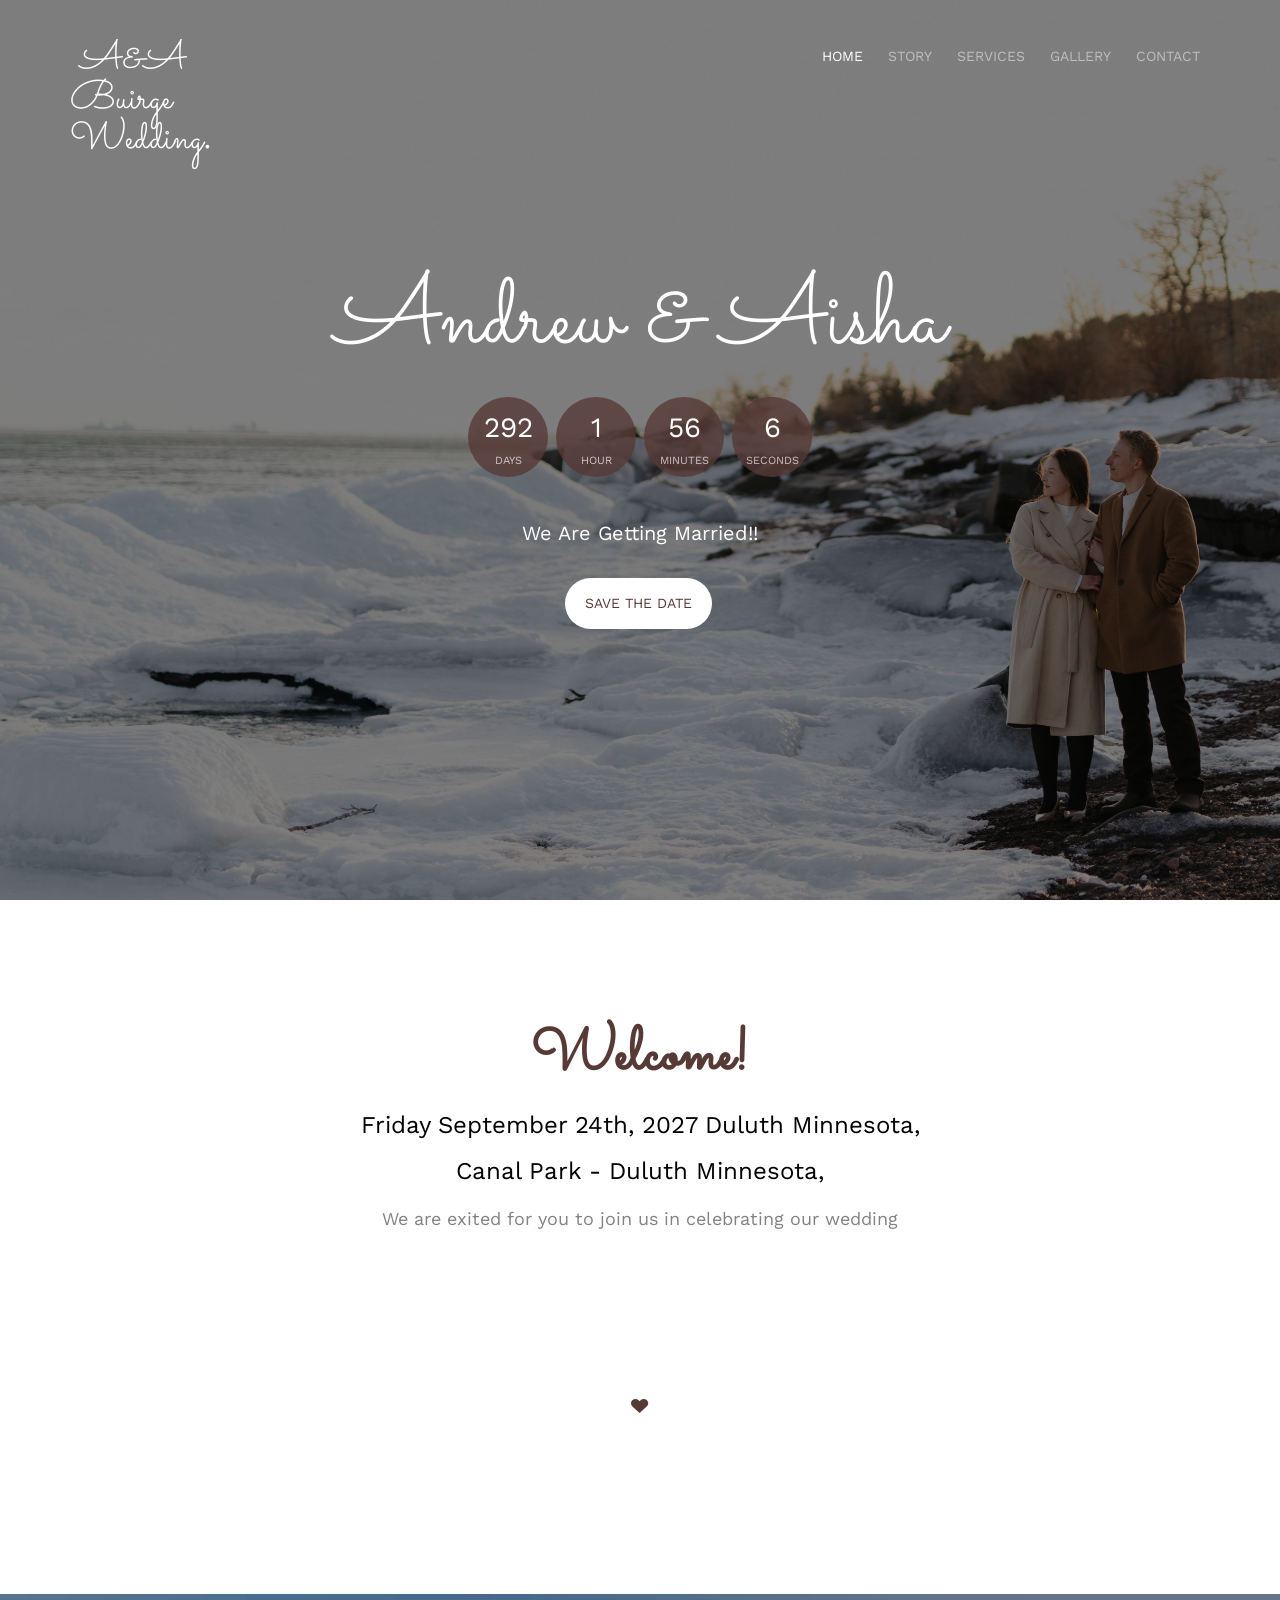
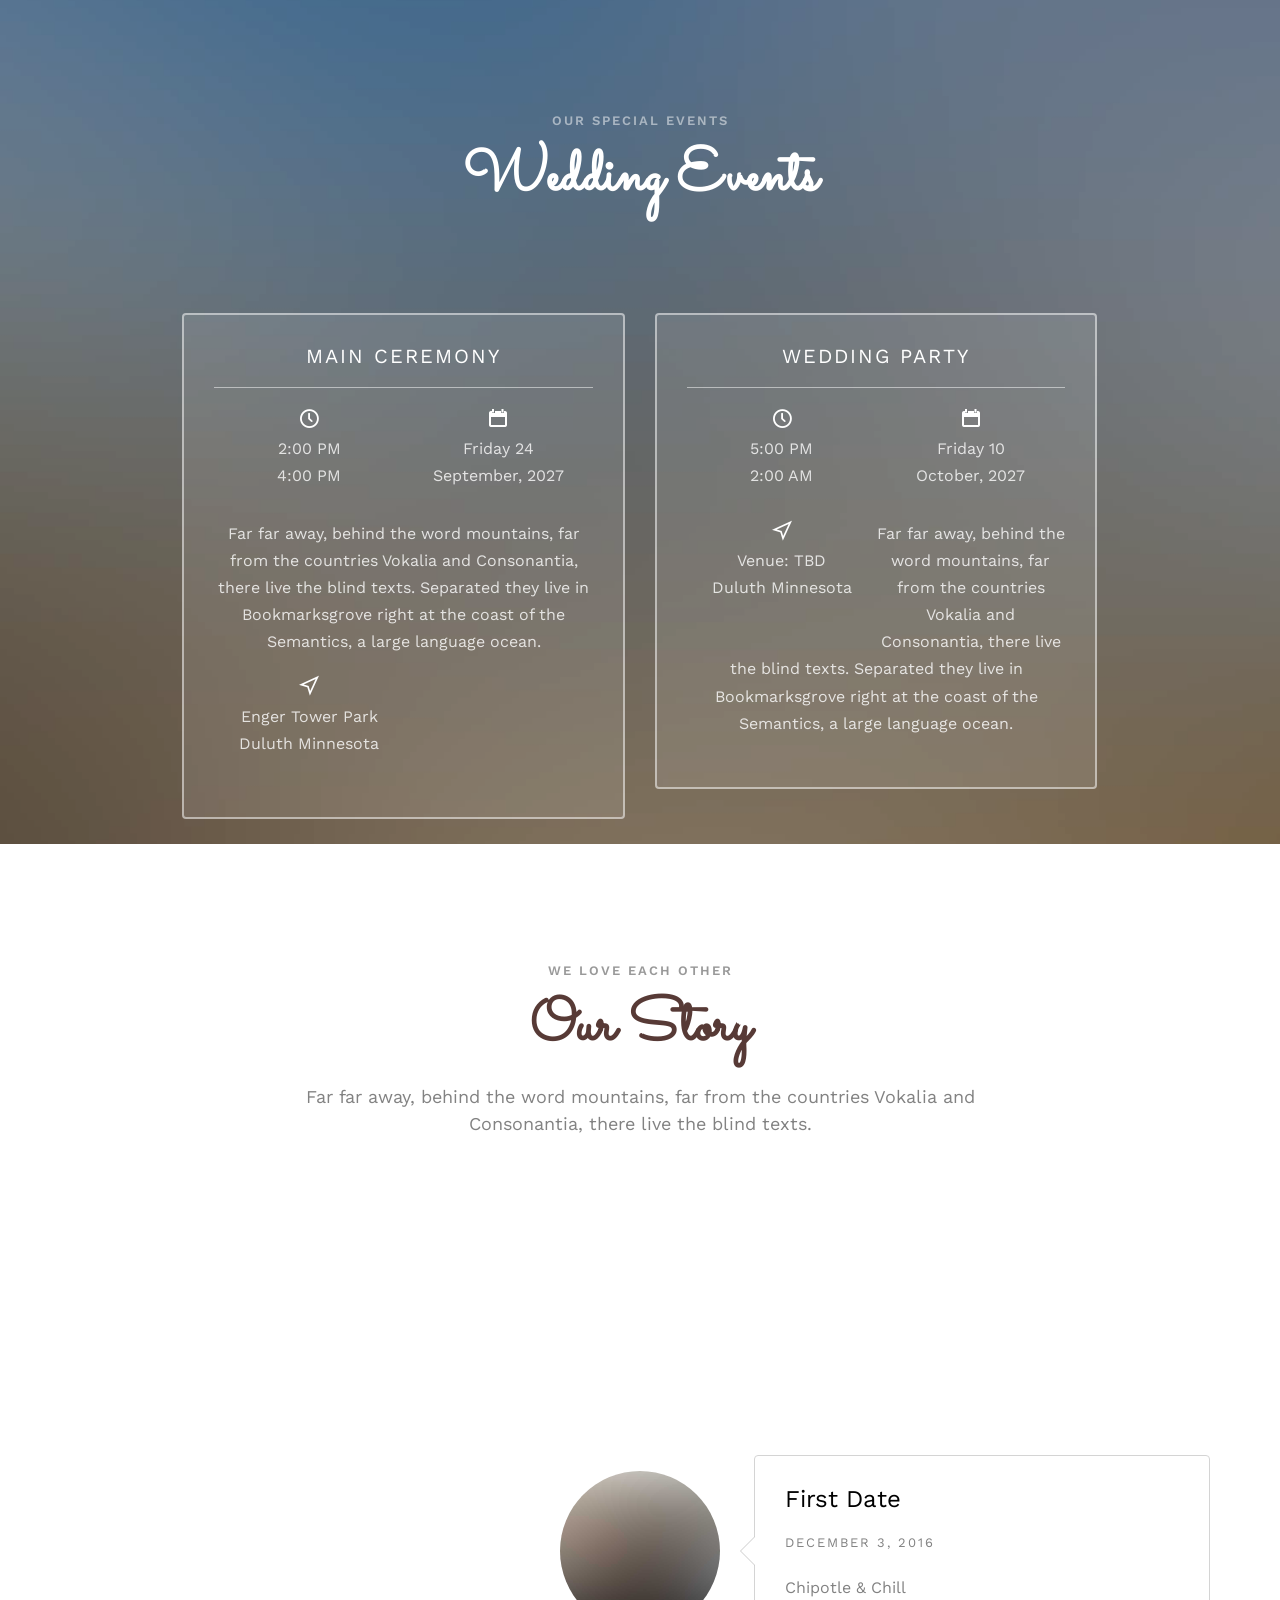
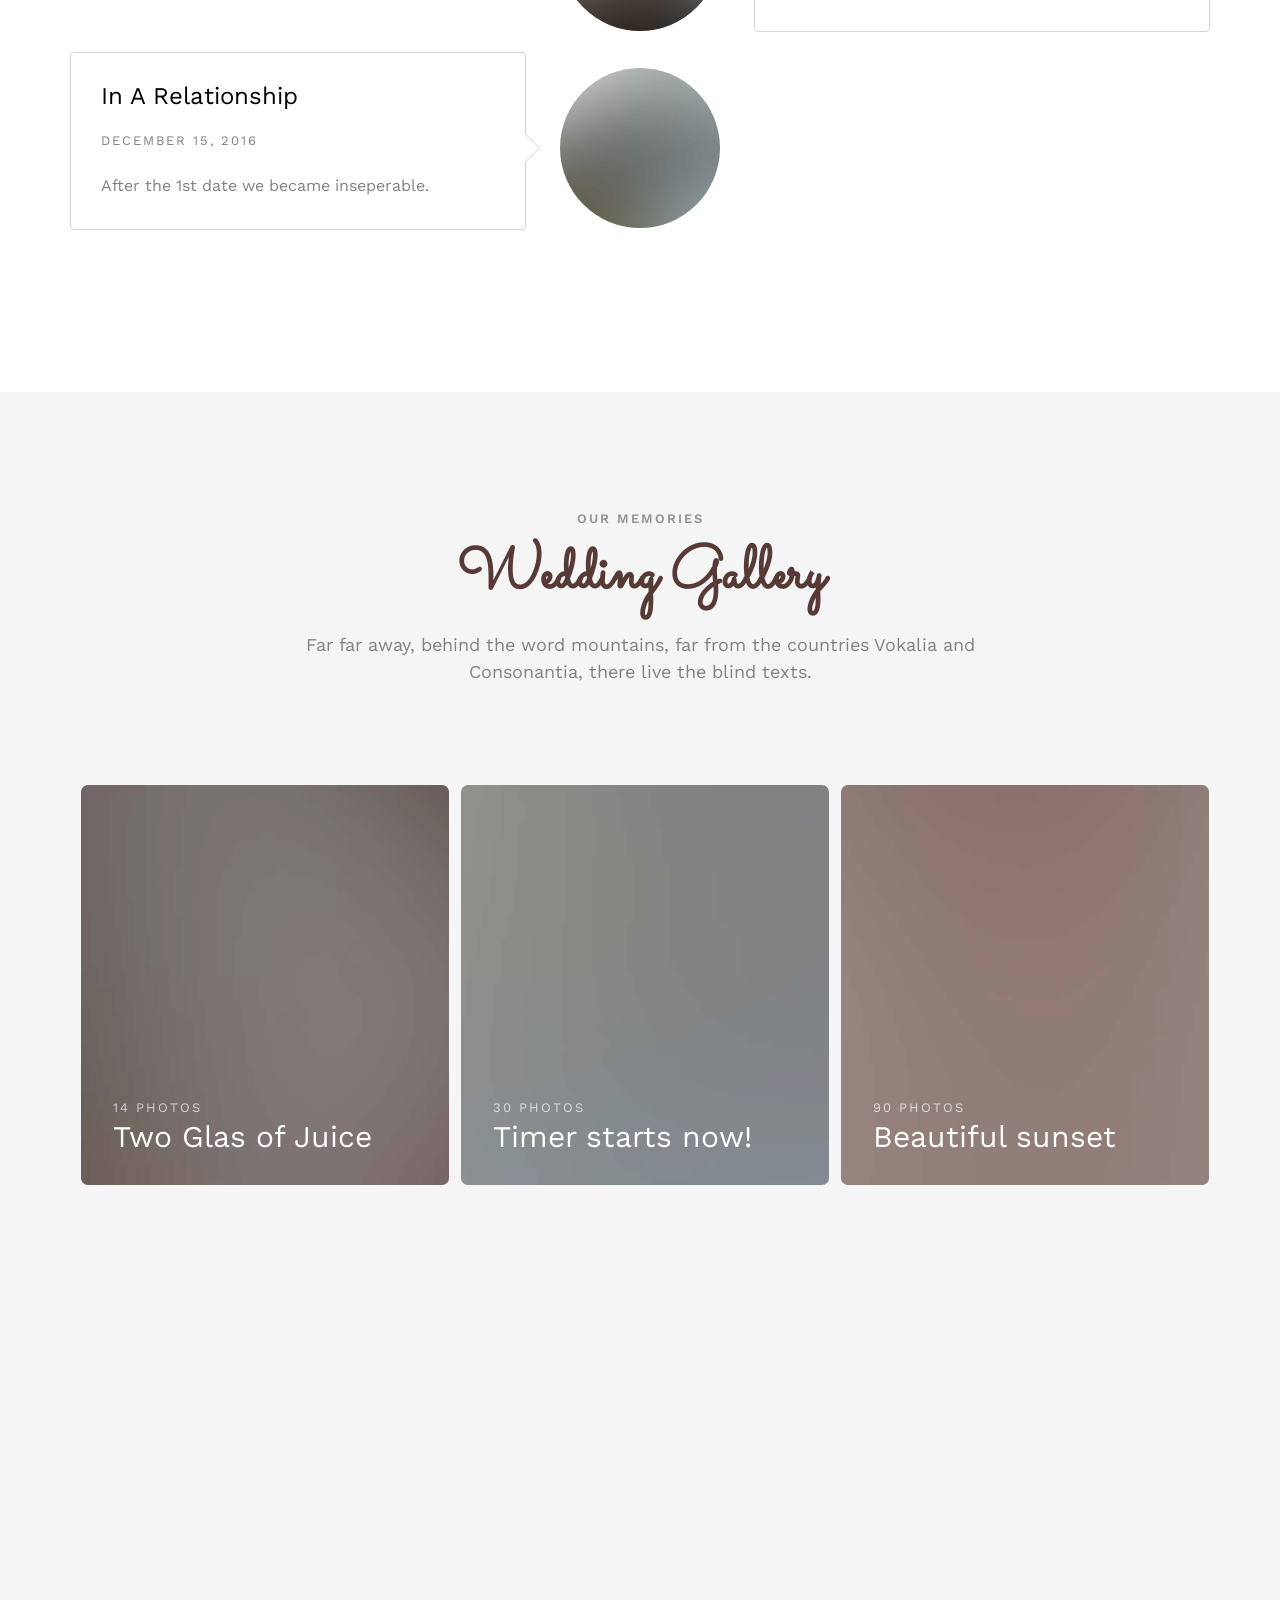
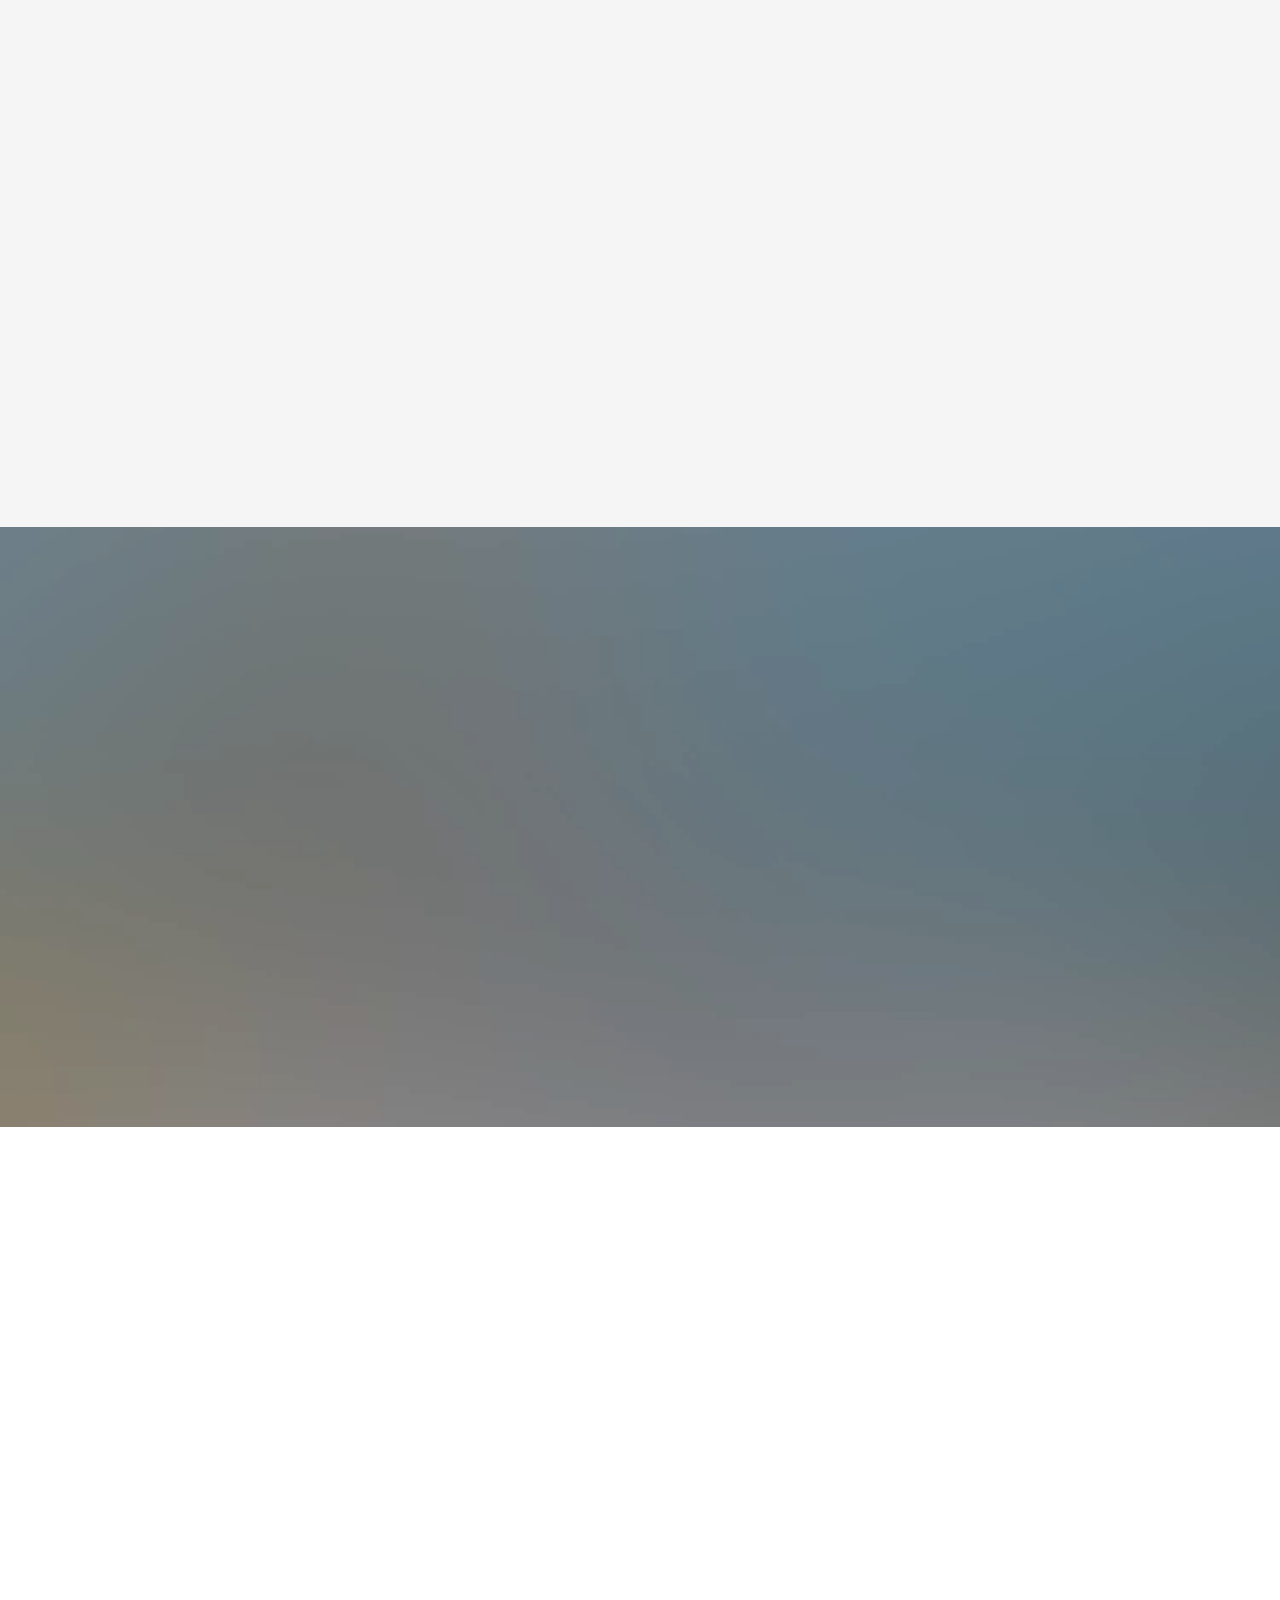
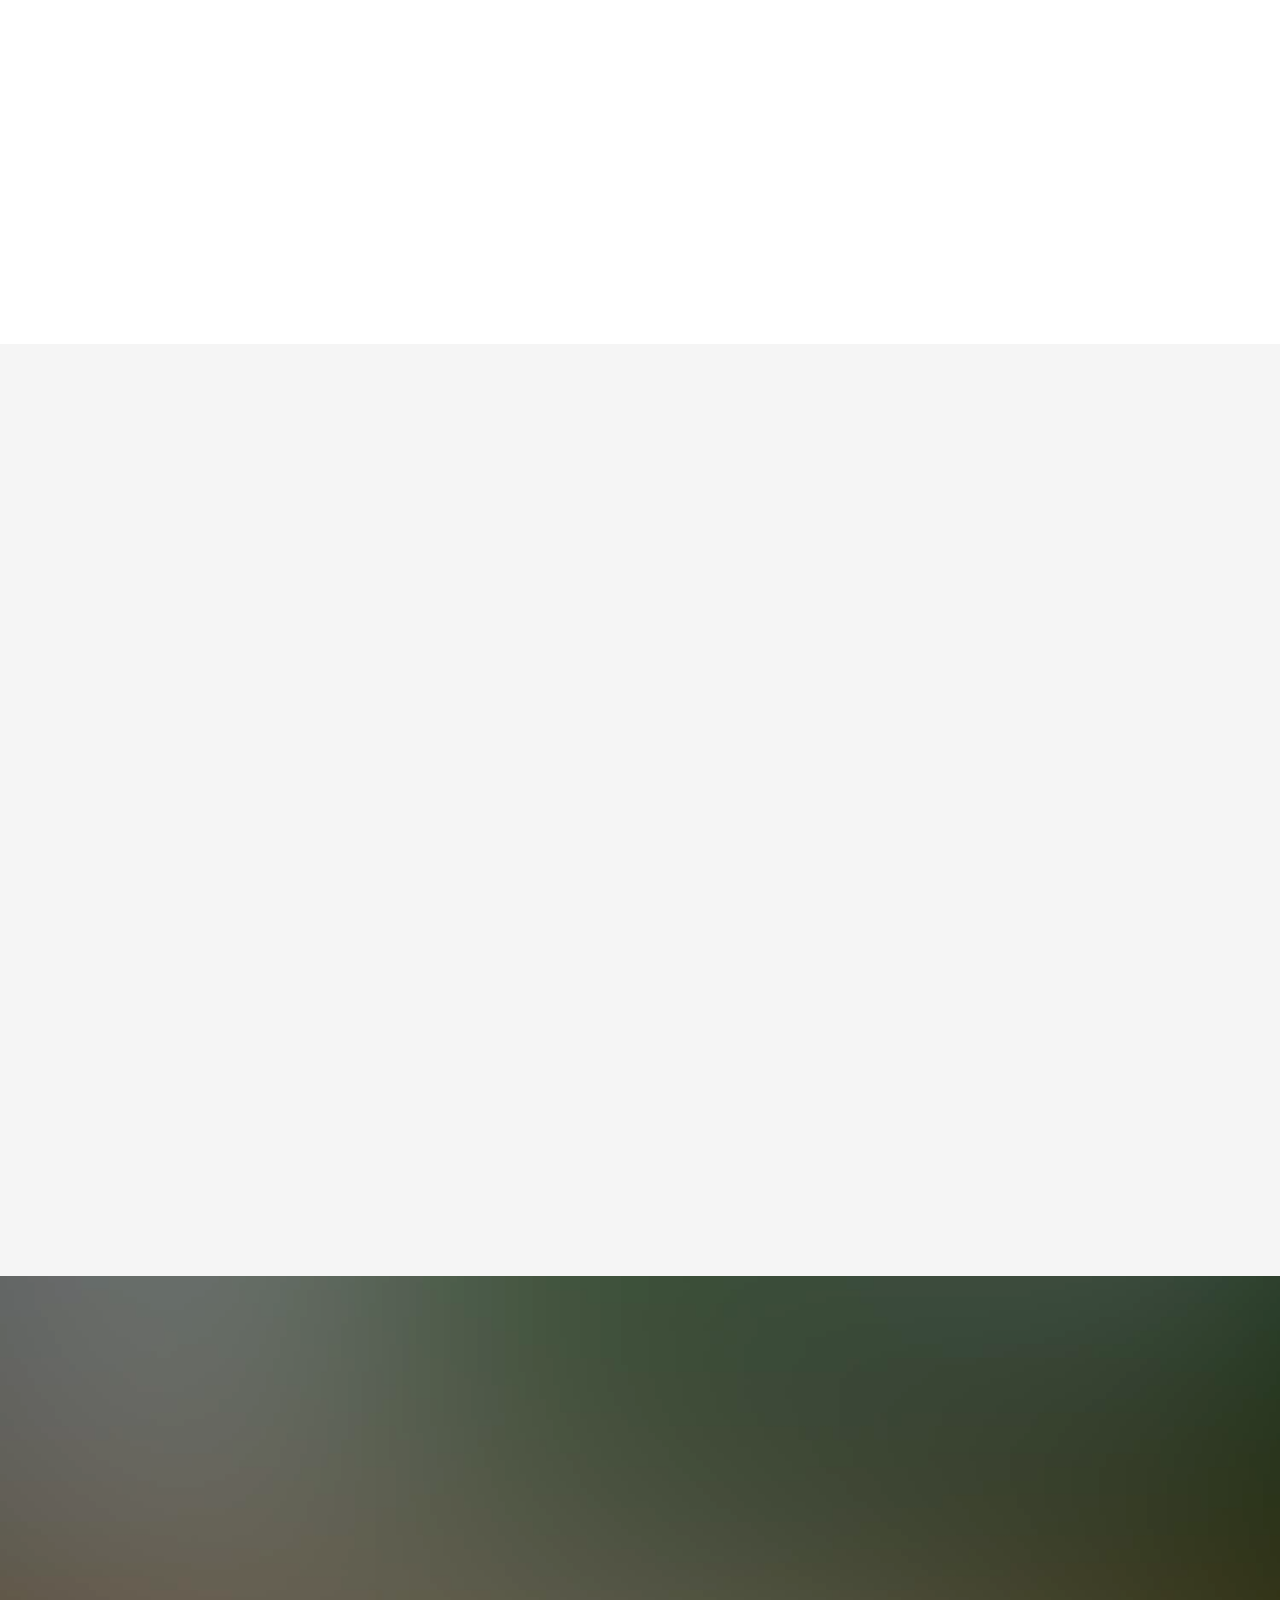
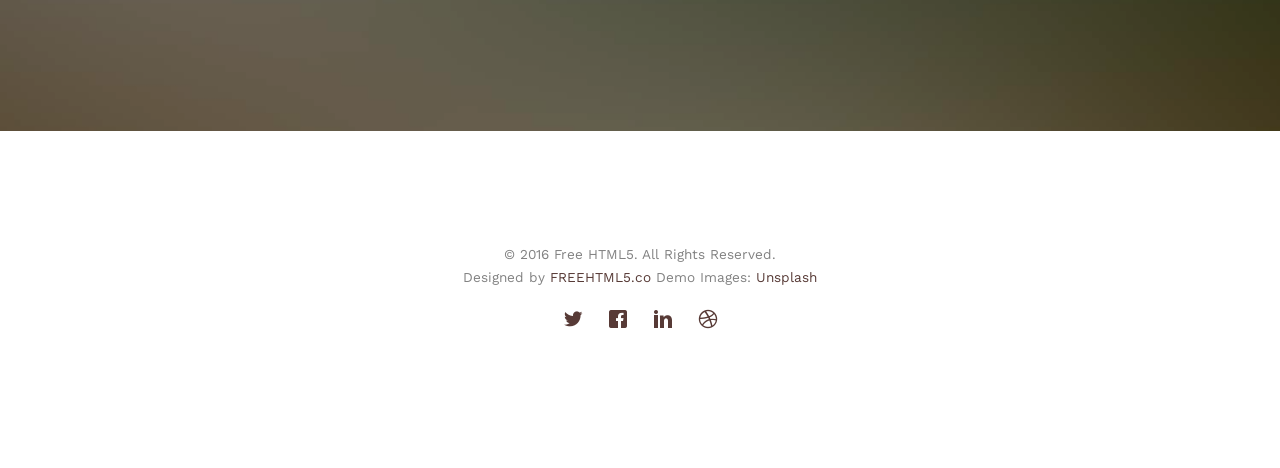
==== commit 1699a4b0: "tiny paralax" ====
--- a/index.html
+++ b/index.html
@@ -117,7 +117,7 @@
 		</nav>
 
 		<!--style="background-image: url(images/duluth_engagement_photos/main_page_wider.jpg); background-size: cover;"-->
-		<header id="fh5co-header" class="fh5co-cover" role="banner">
+		<header id="fh5co-header" class="fh5co-cover" role="banner" data-stellar-background-ratio="0.05">
 			<div class="overlay"></div>
 			<div class="container">
 				<div class="row">
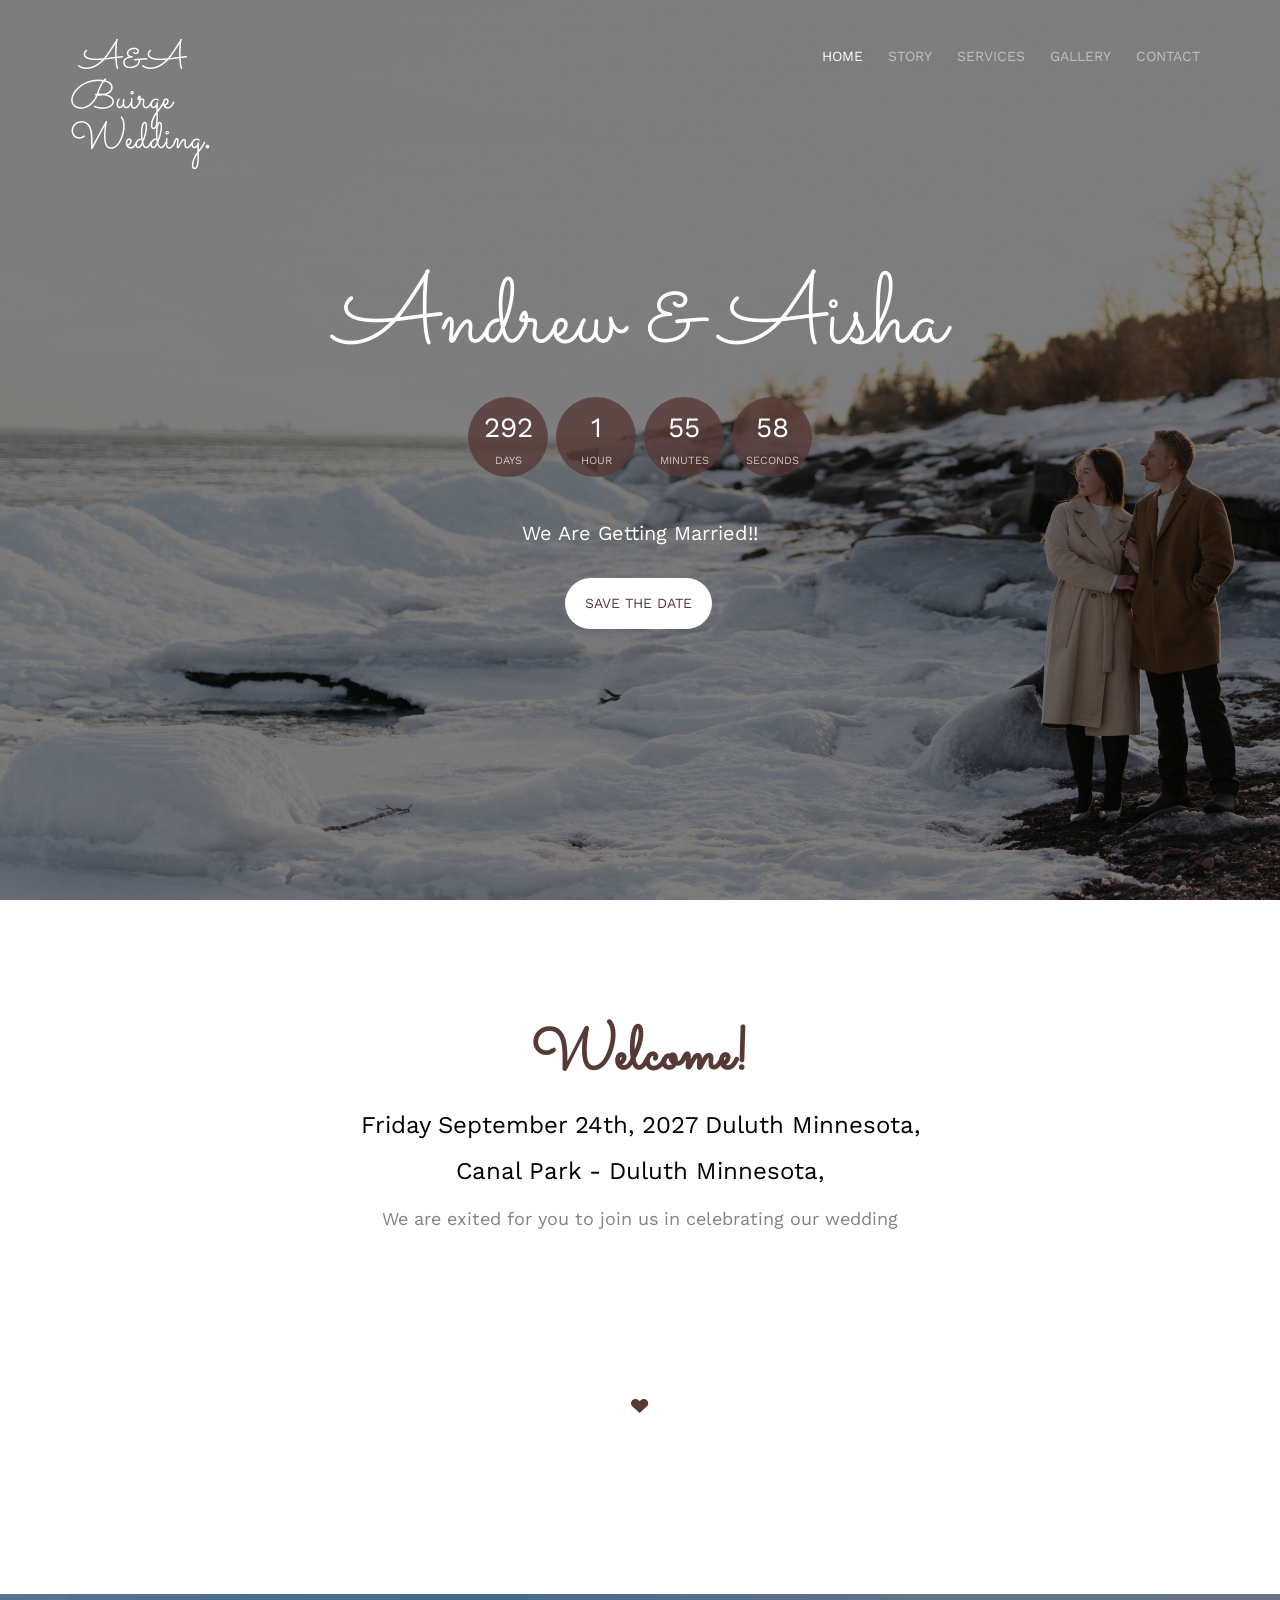
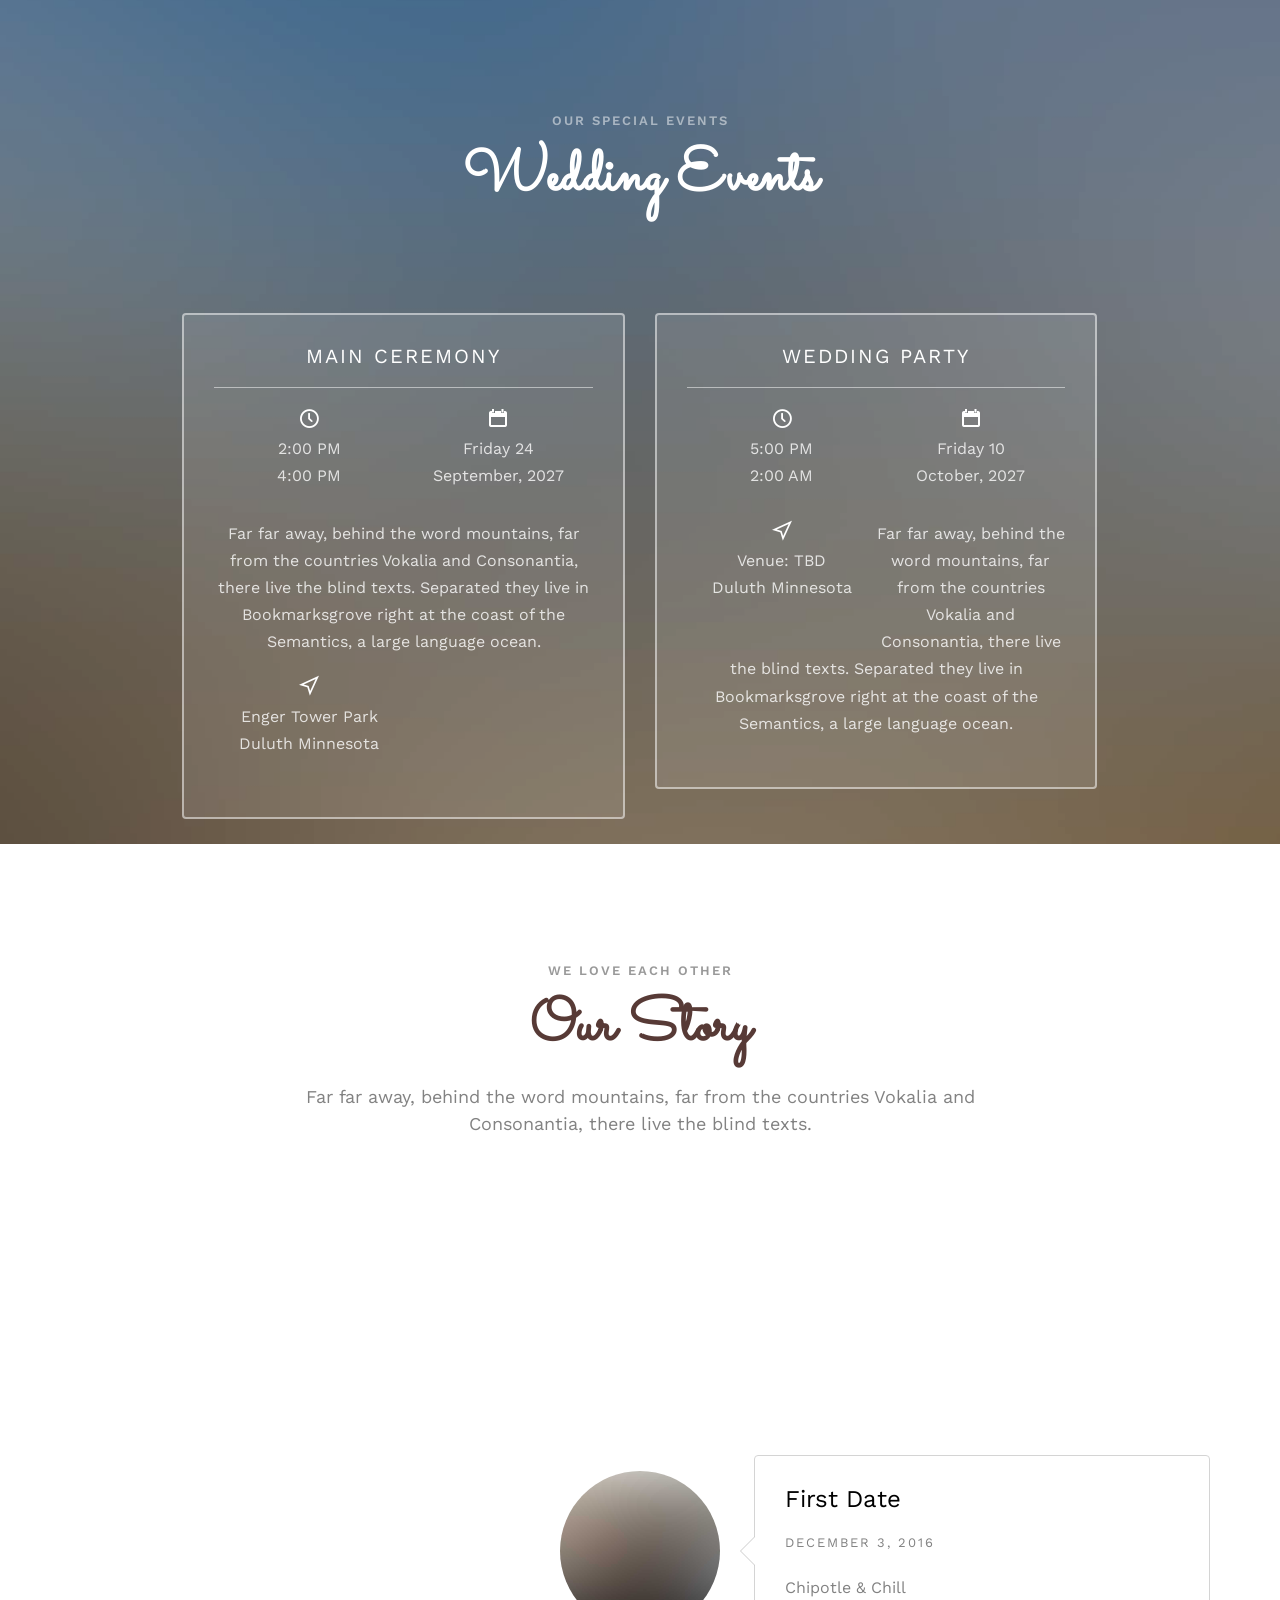
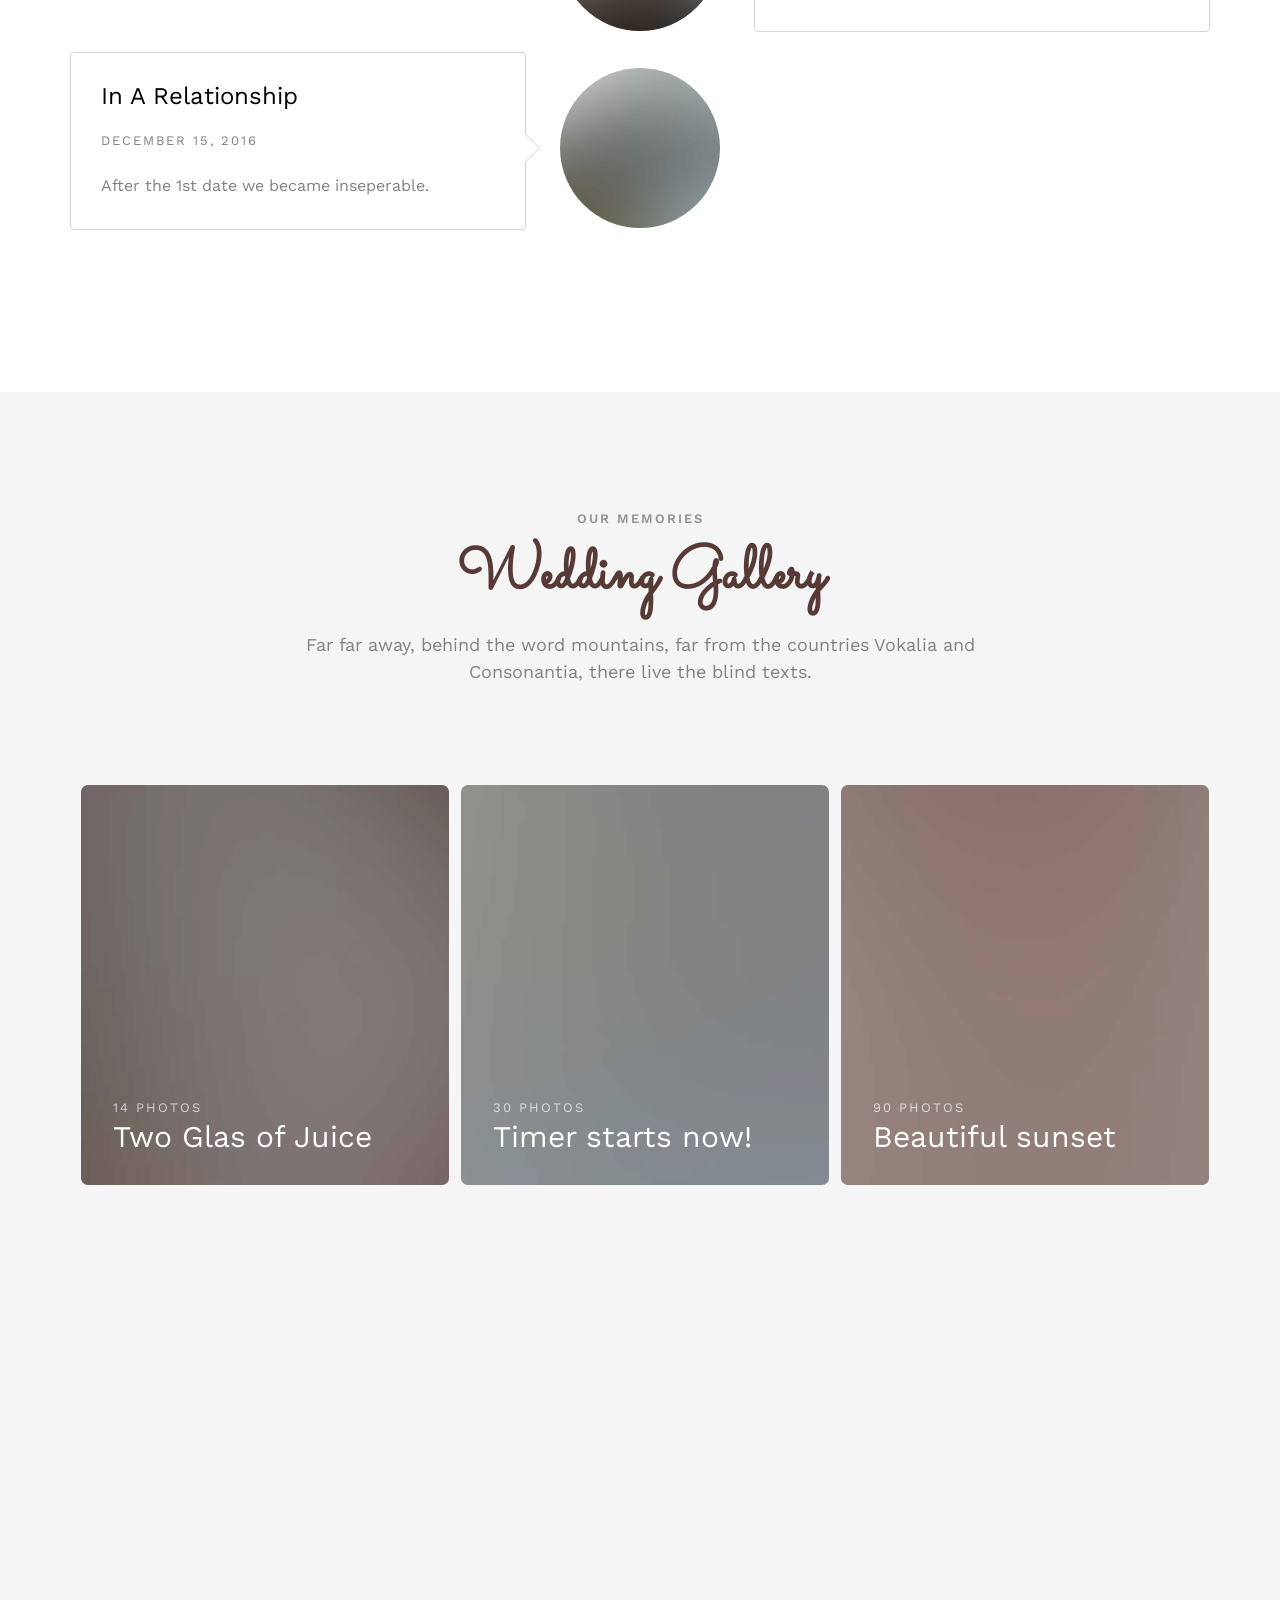
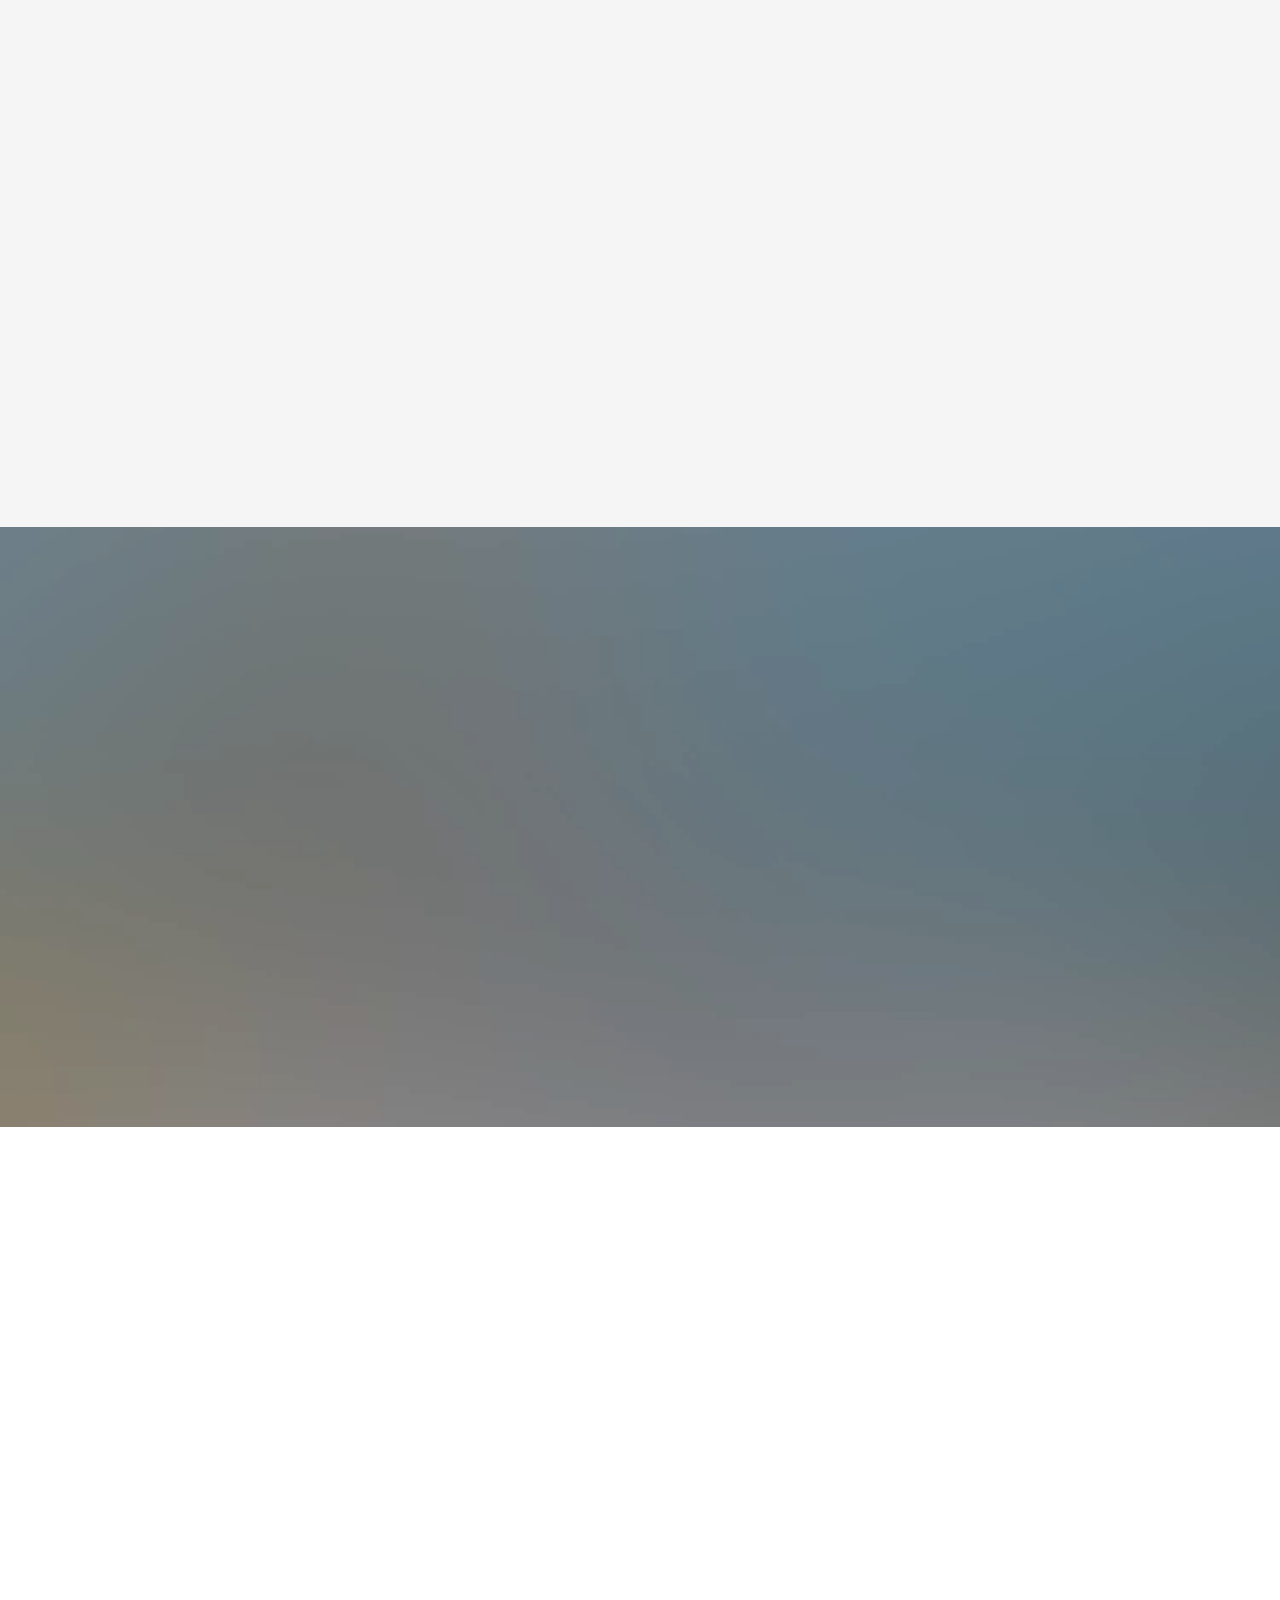
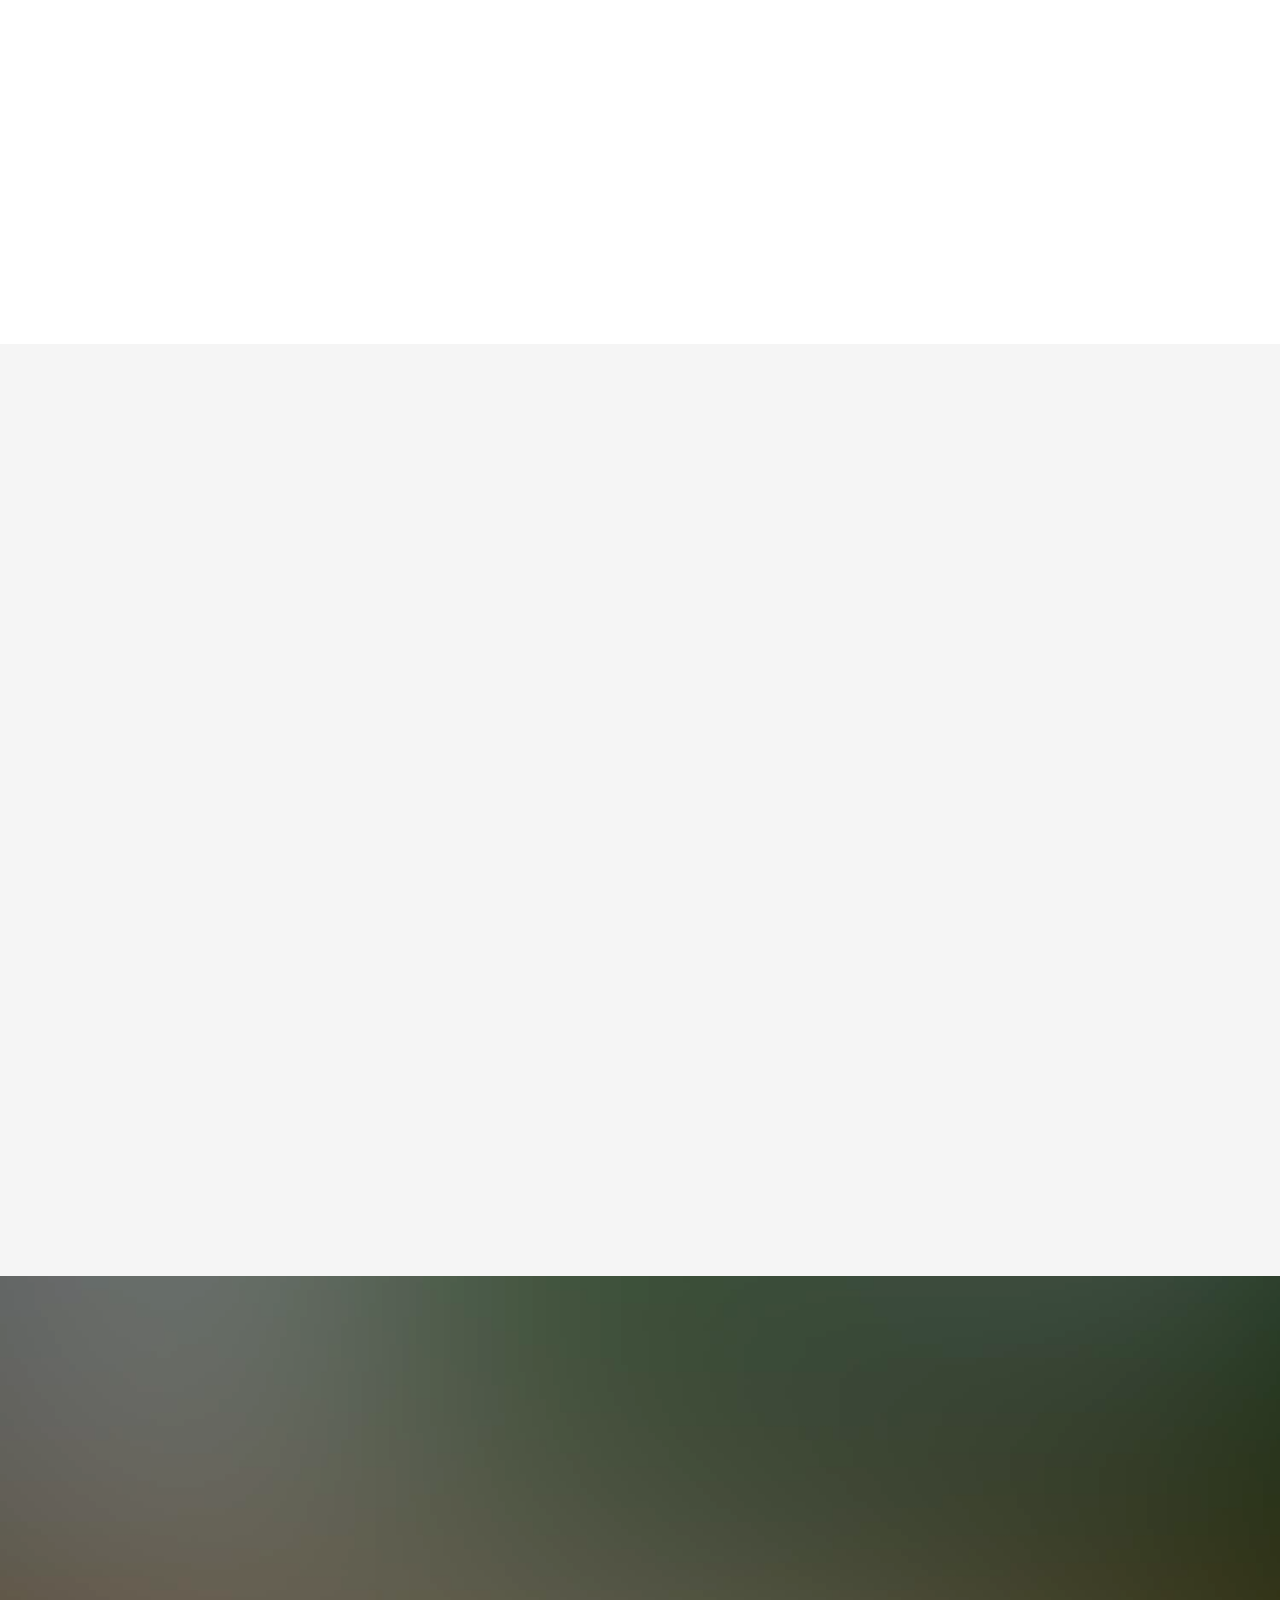
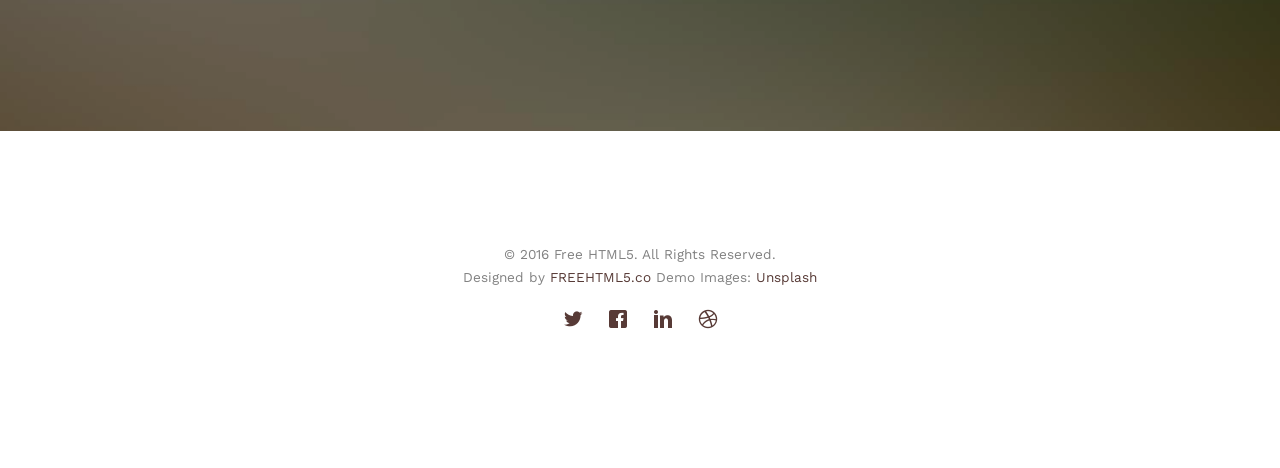
==== commit 4a08e612: "big paralax" ====
--- a/index.html
+++ b/index.html
@@ -117,7 +117,7 @@
 		</nav>
 
 		<!--style="background-image: url(images/duluth_engagement_photos/main_page_wider.jpg); background-size: cover;"-->
-		<header id="fh5co-header" class="fh5co-cover" role="banner" data-stellar-background-ratio="0.05">
+		<header id="fh5co-header" class="fh5co-cover" role="banner" data-stellar-background-ratio="0.75">
 			<div class="overlay"></div>
 			<div class="container">
 				<div class="row">
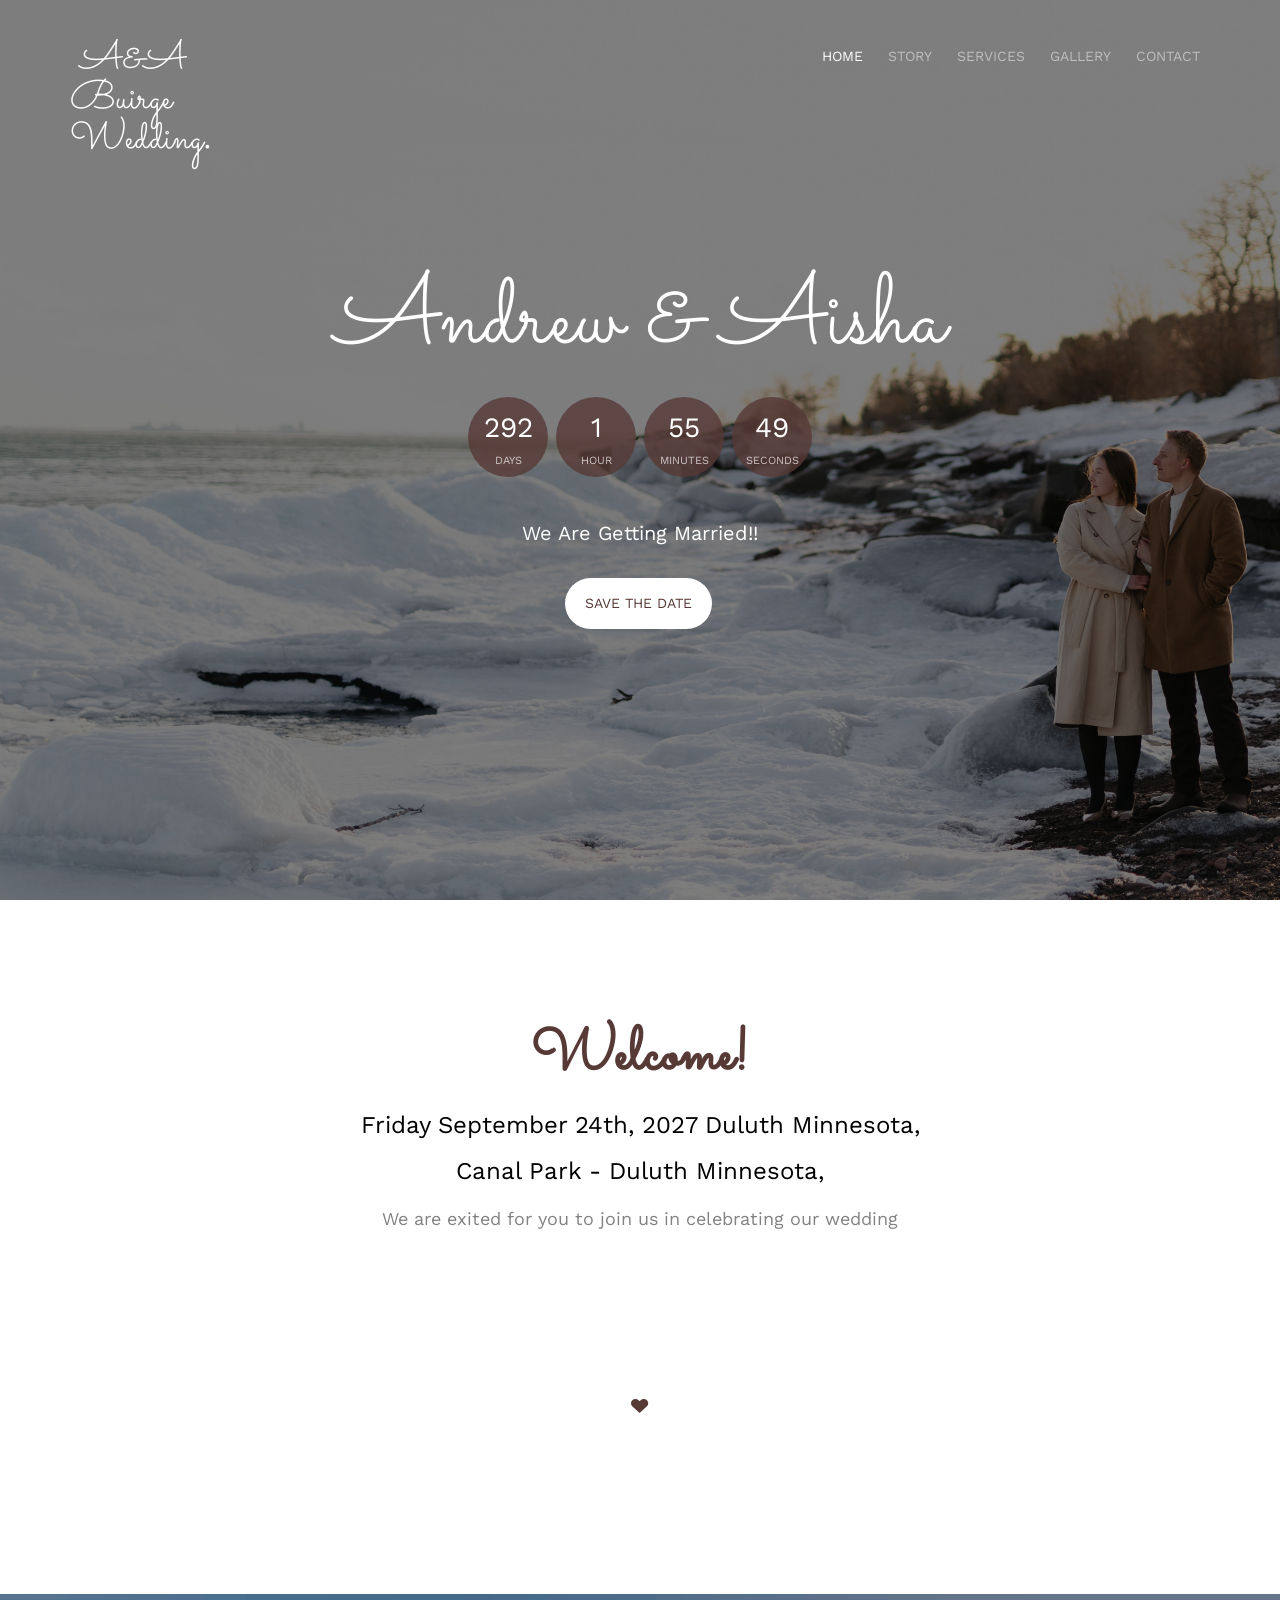
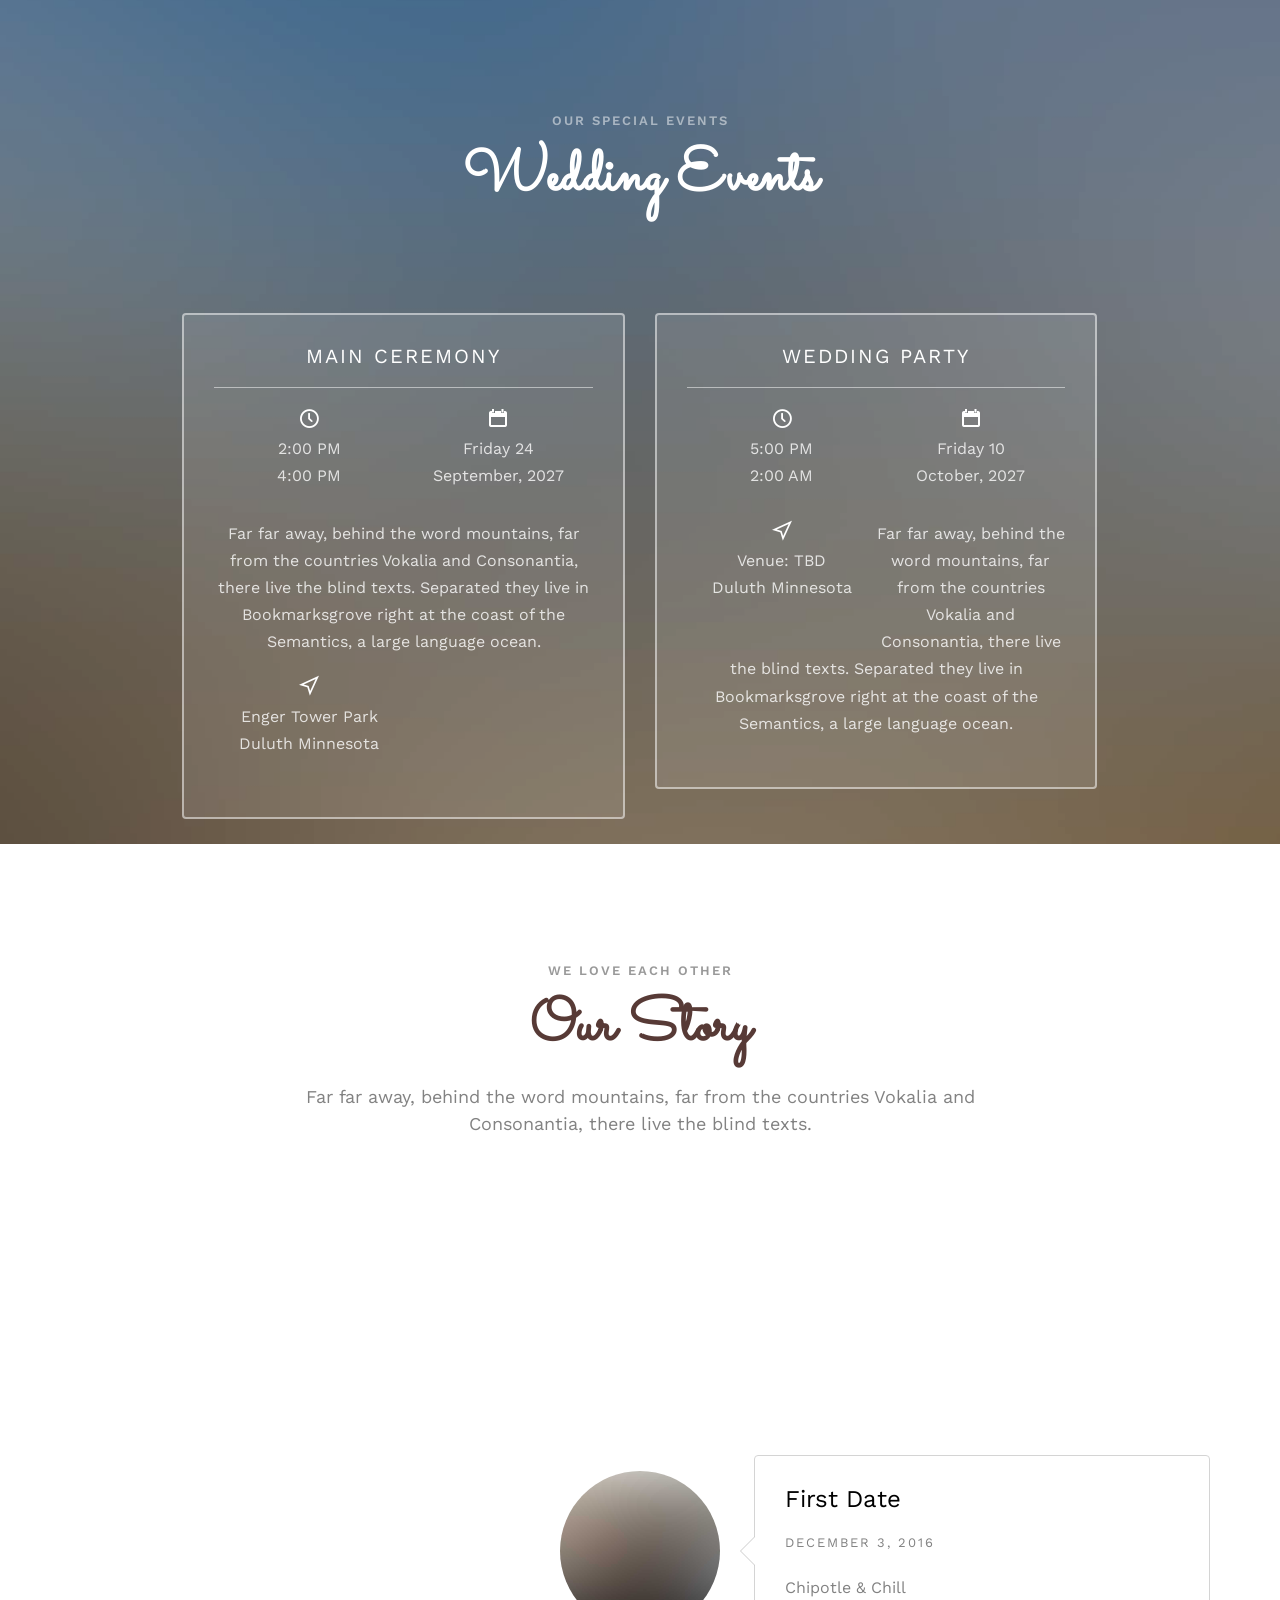
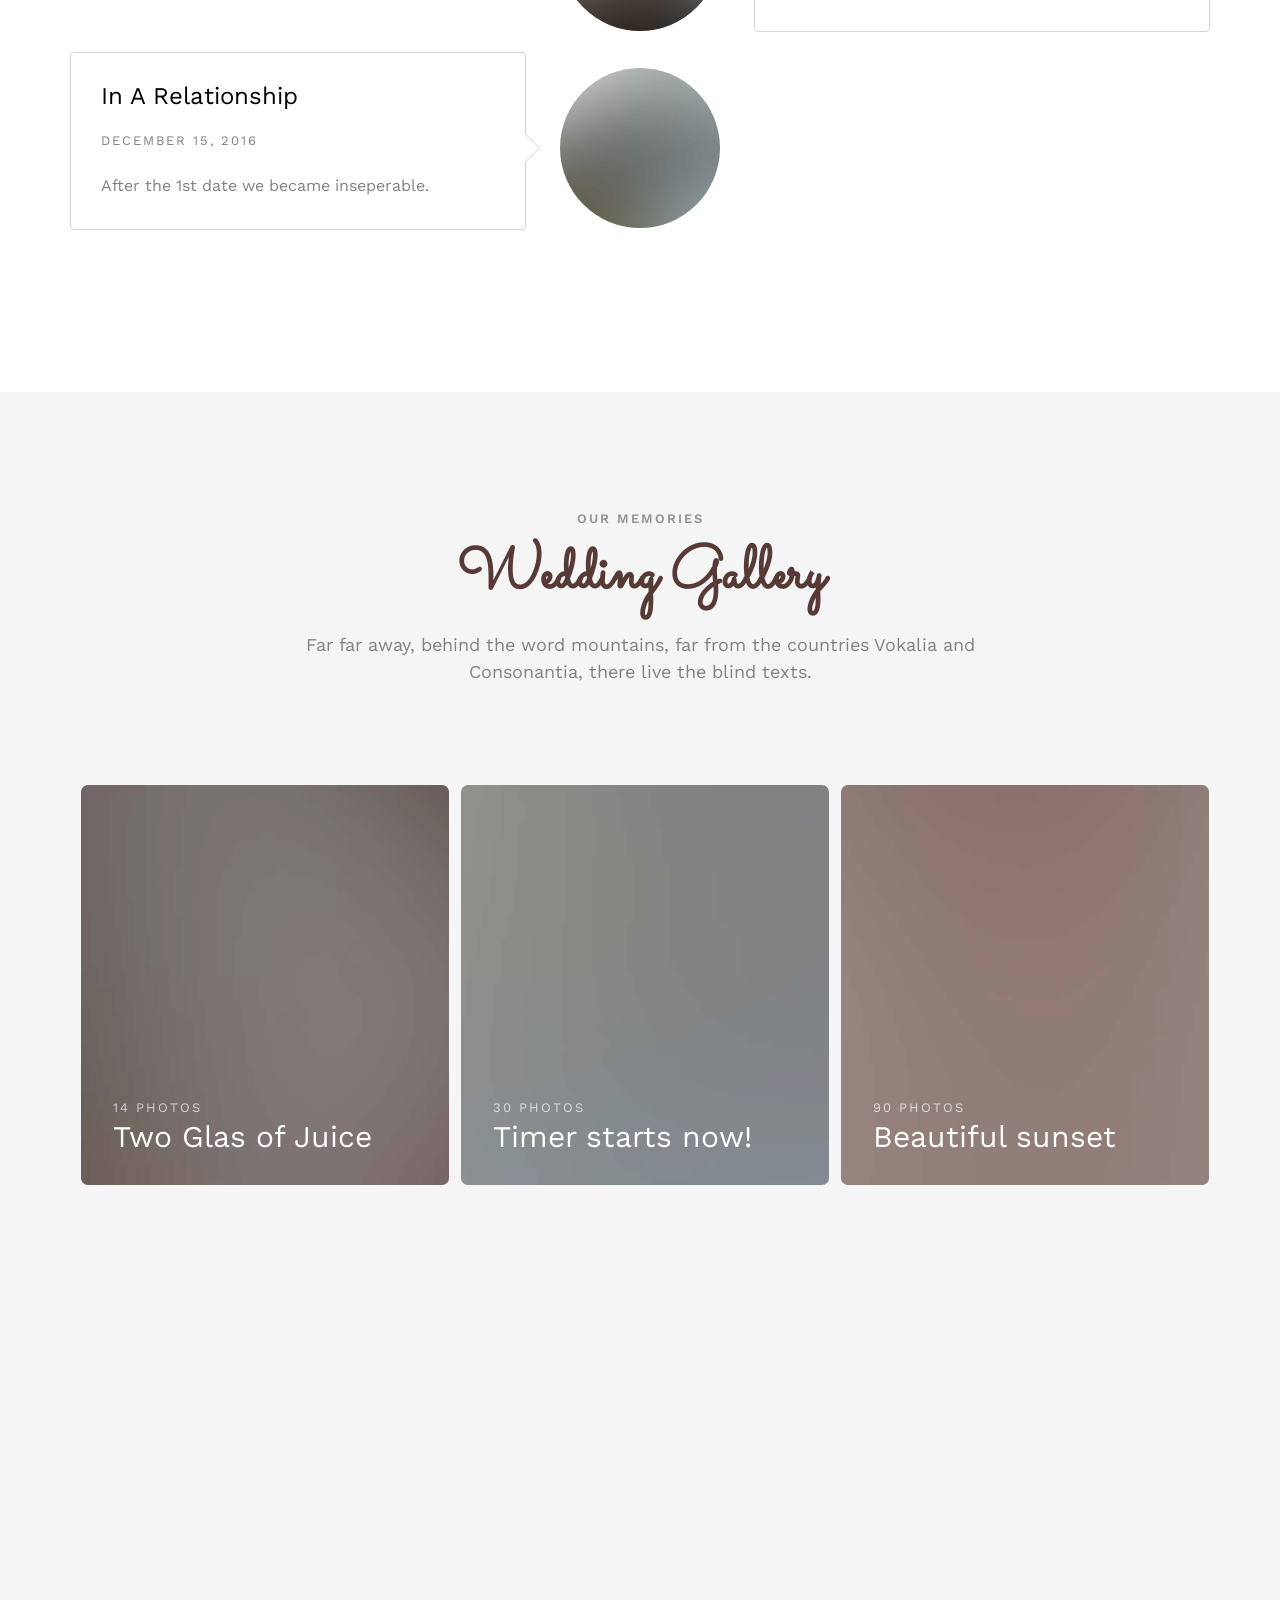
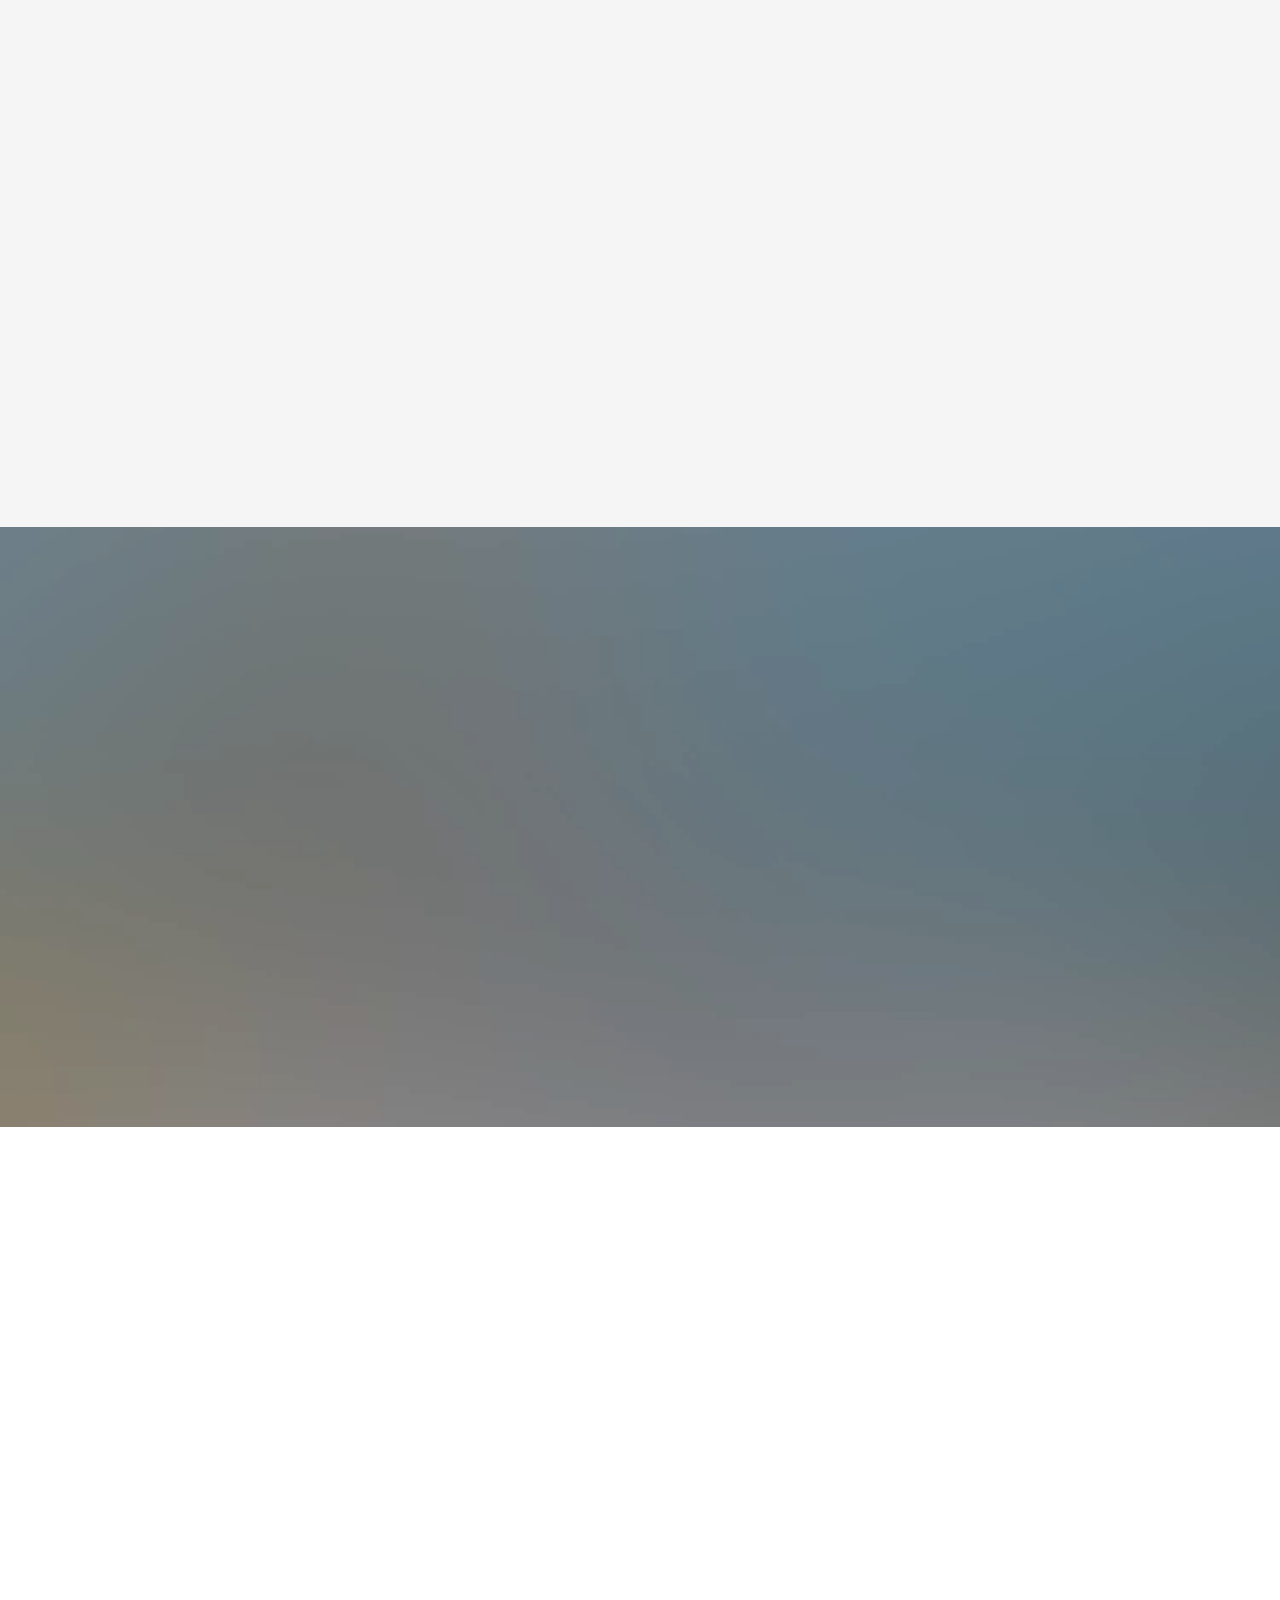
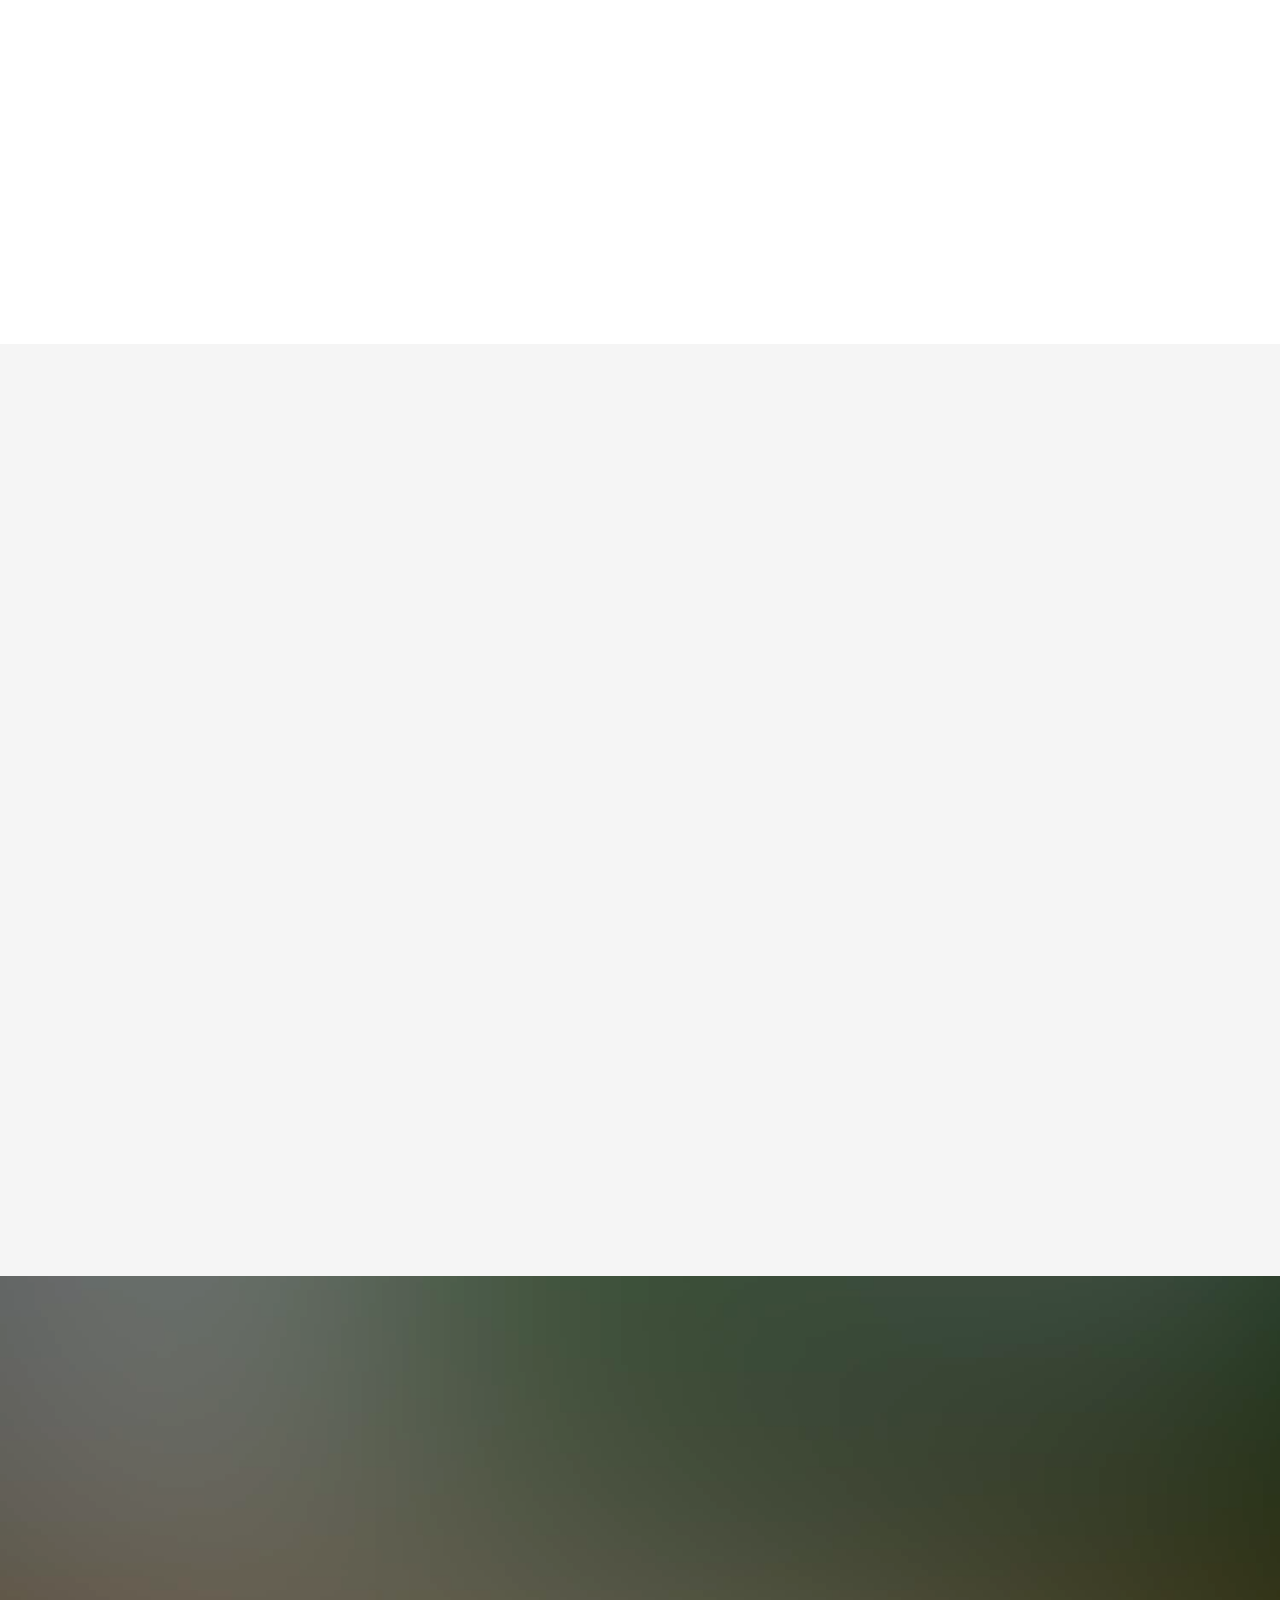
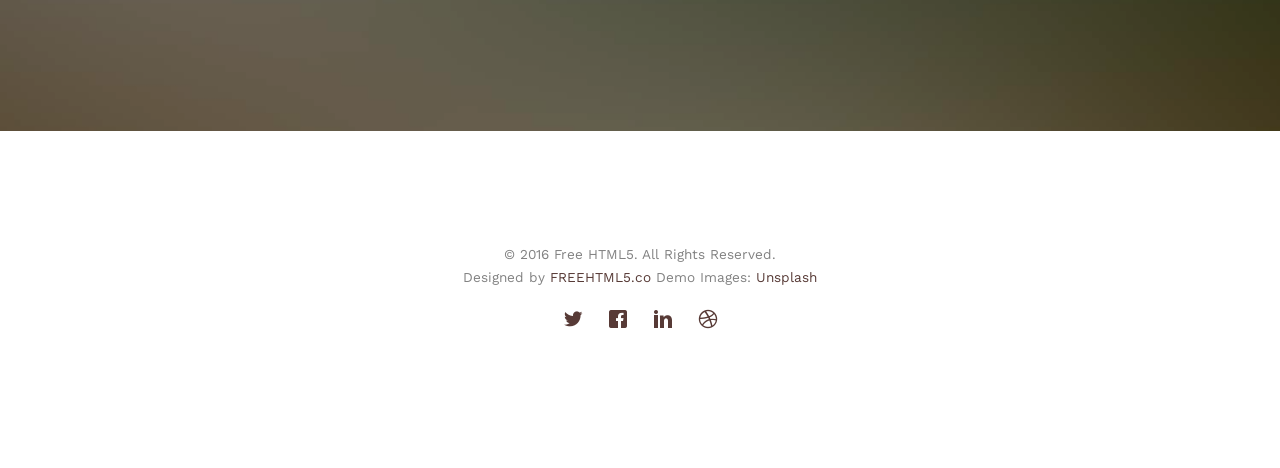
==== commit c0e62c8d: "full paralax" ====
--- a/index.html
+++ b/index.html
@@ -117,7 +117,7 @@
 		</nav>
 
 		<!--style="background-image: url(images/duluth_engagement_photos/main_page_wider.jpg); background-size: cover;"-->
-		<header id="fh5co-header" class="fh5co-cover" role="banner" data-stellar-background-ratio="0.75">
+		<header id="fh5co-header" class="fh5co-cover" role="banner" data-stellar-background-ratio="1.0">
 			<div class="overlay"></div>
 			<div class="container">
 				<div class="row">
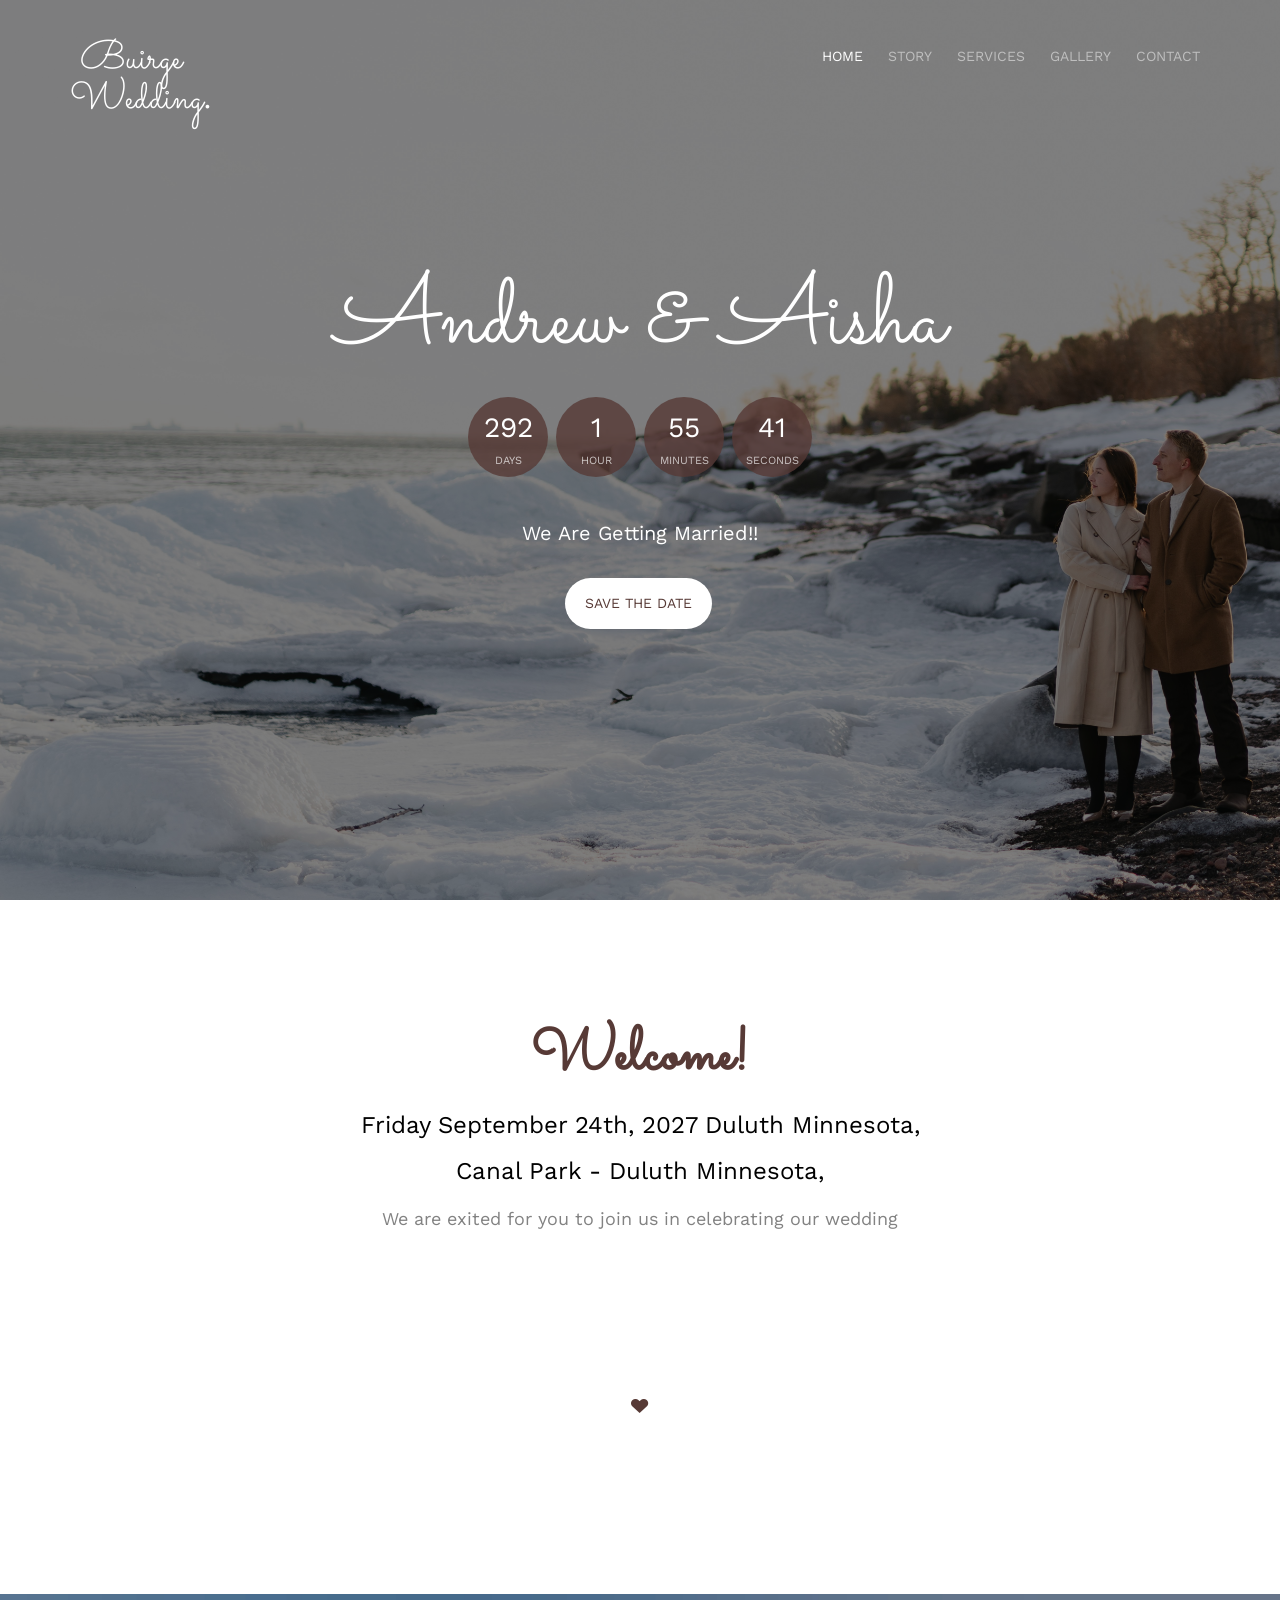
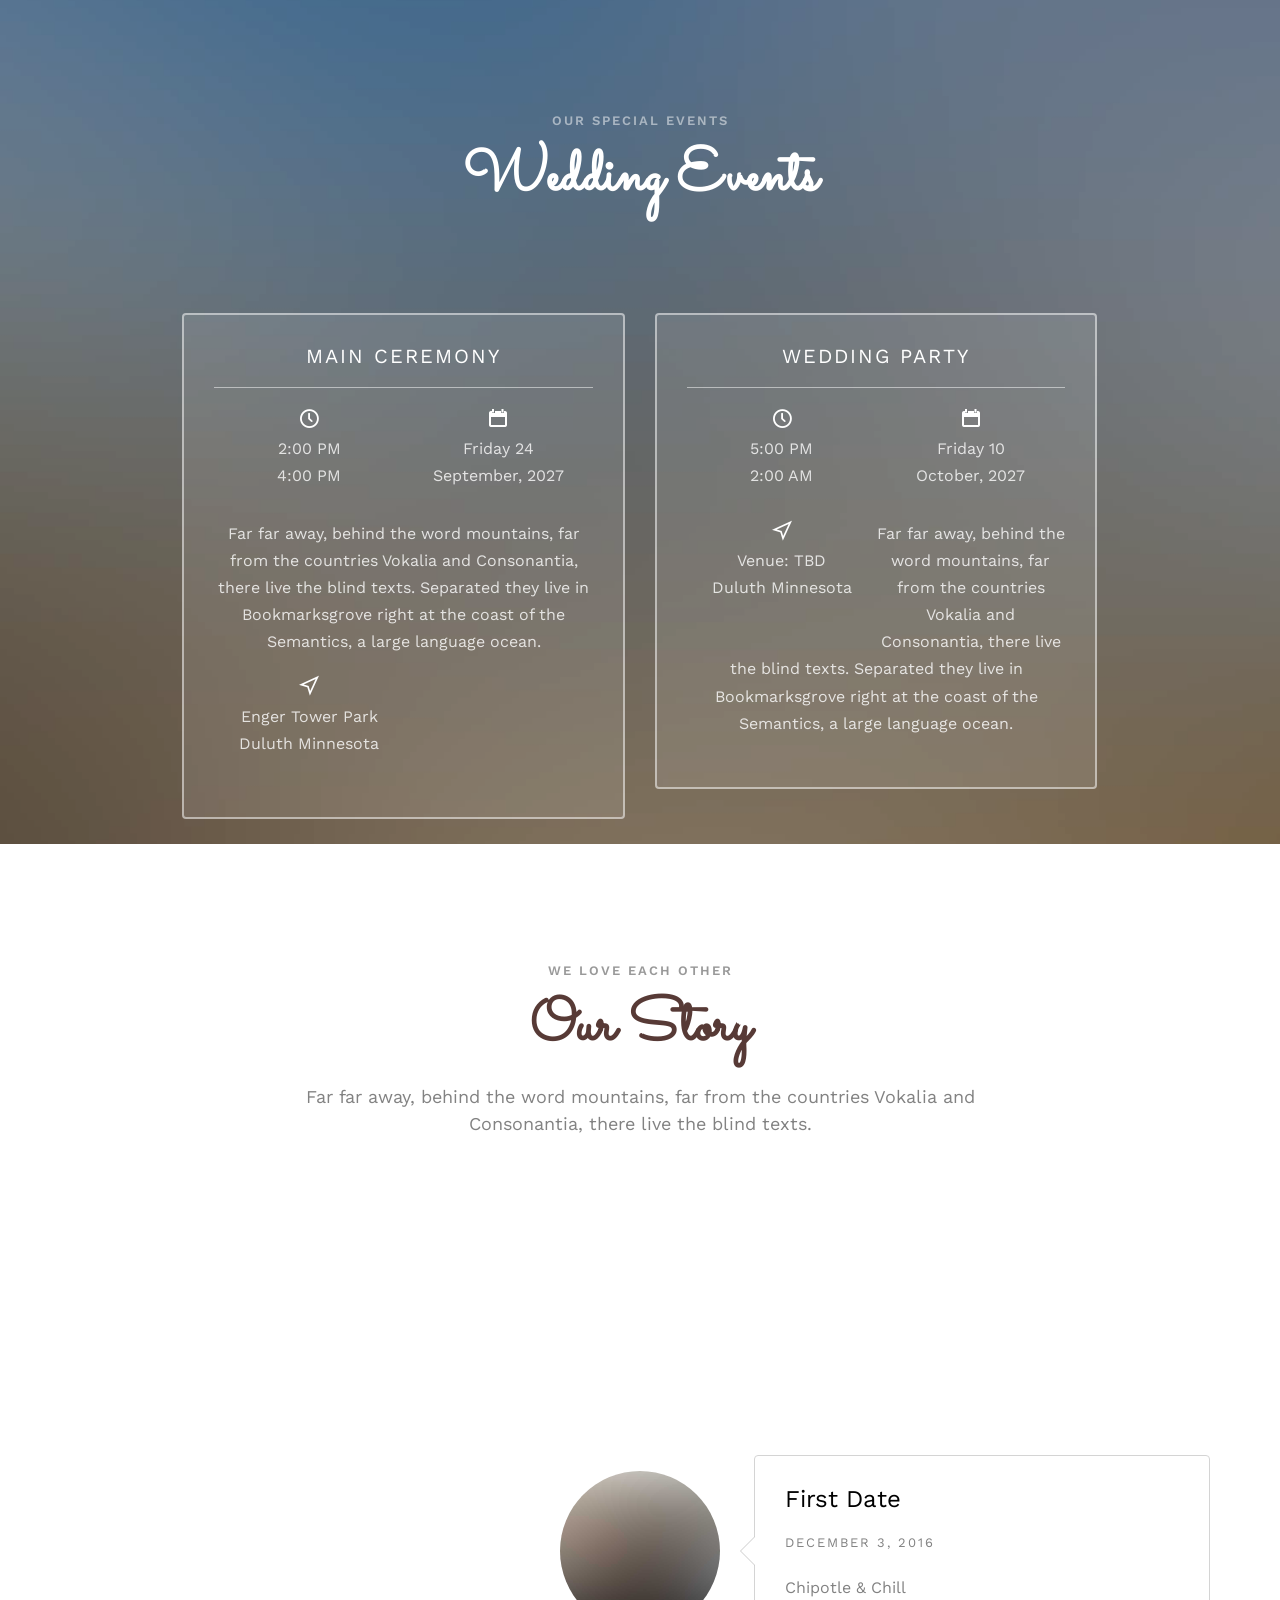
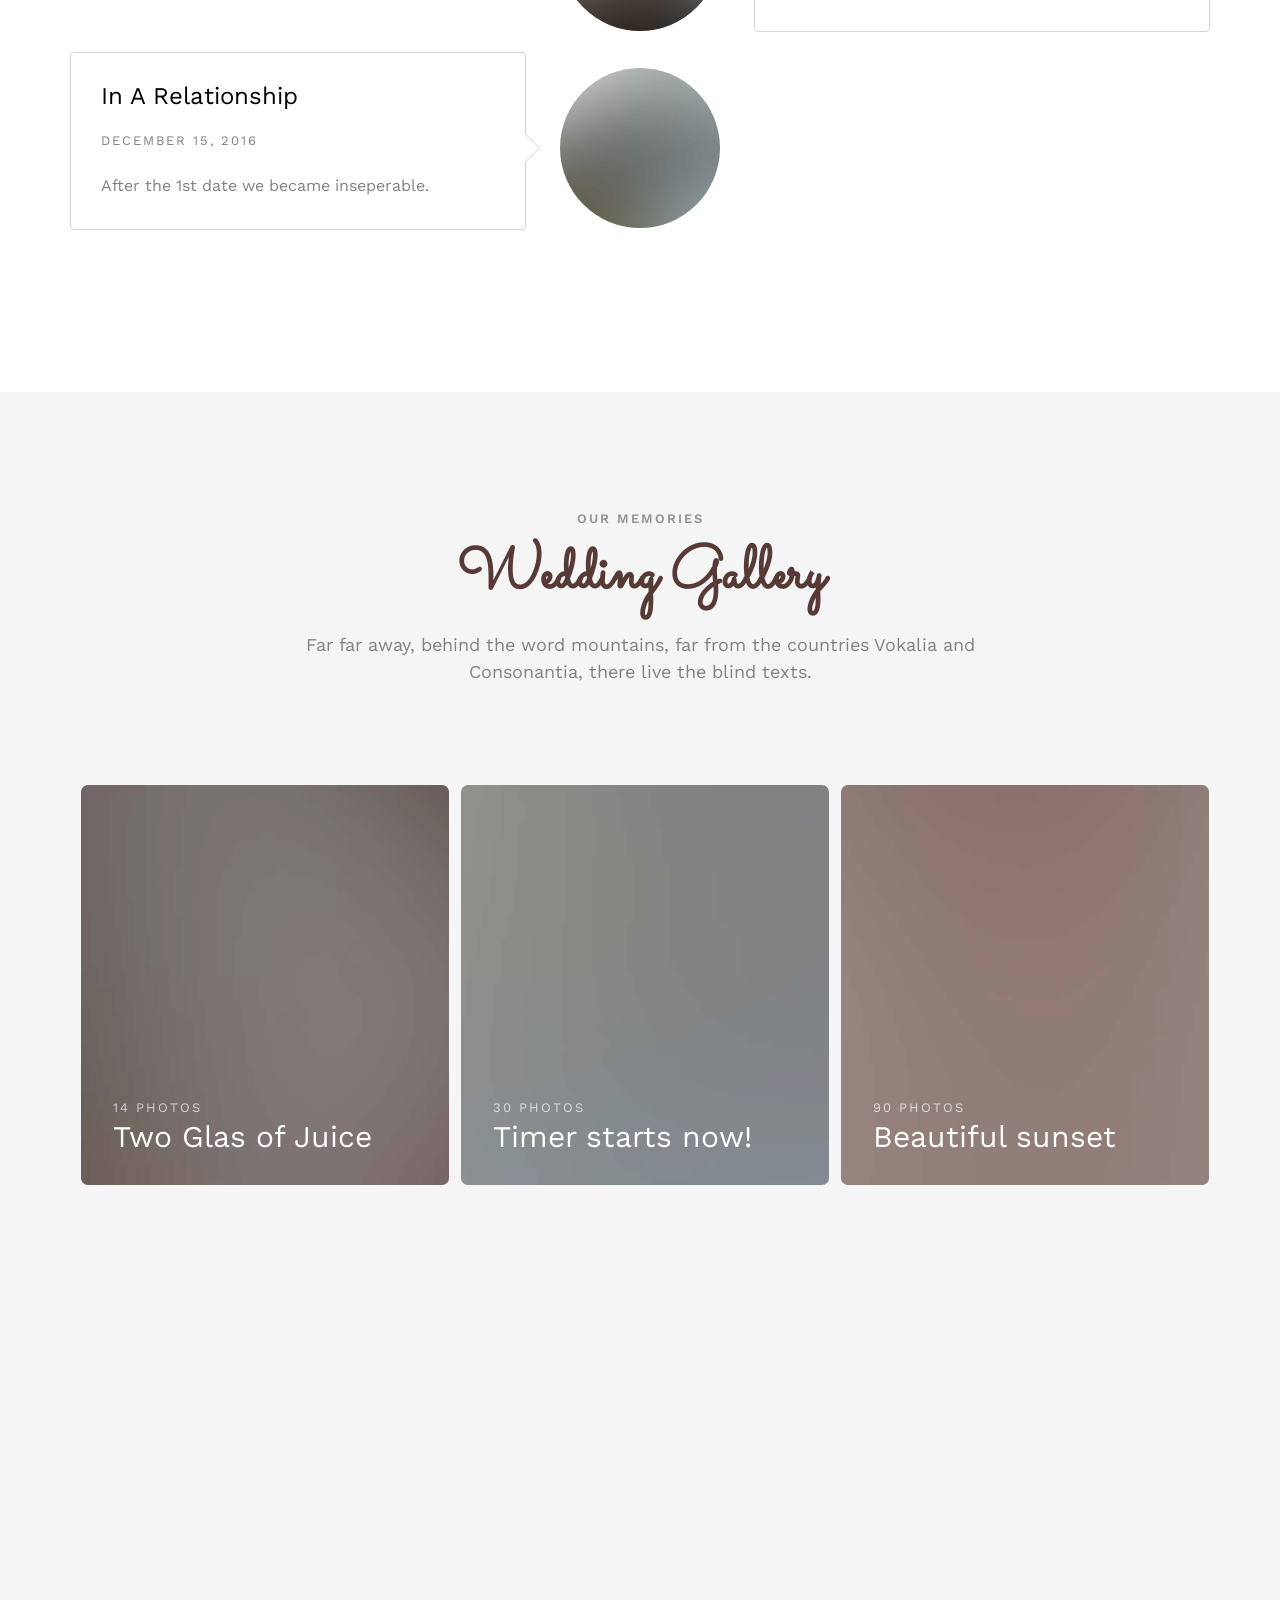
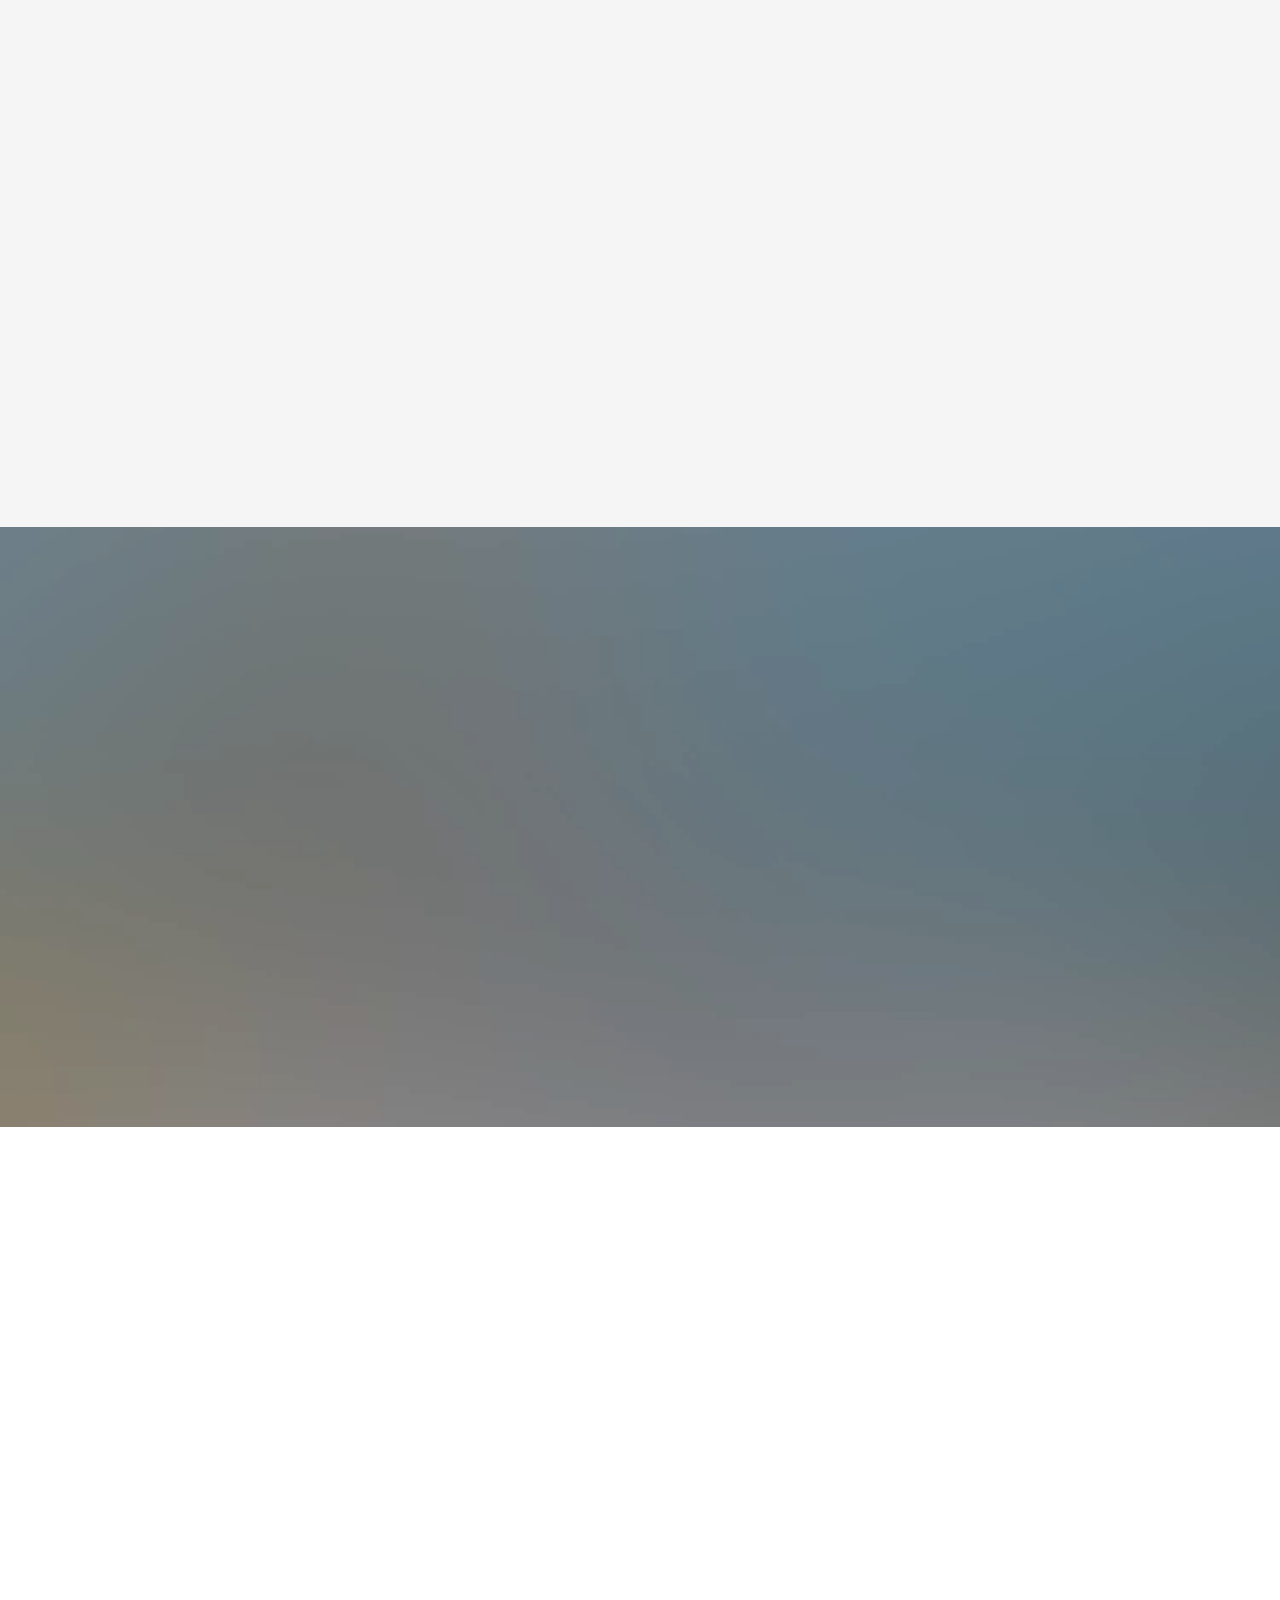
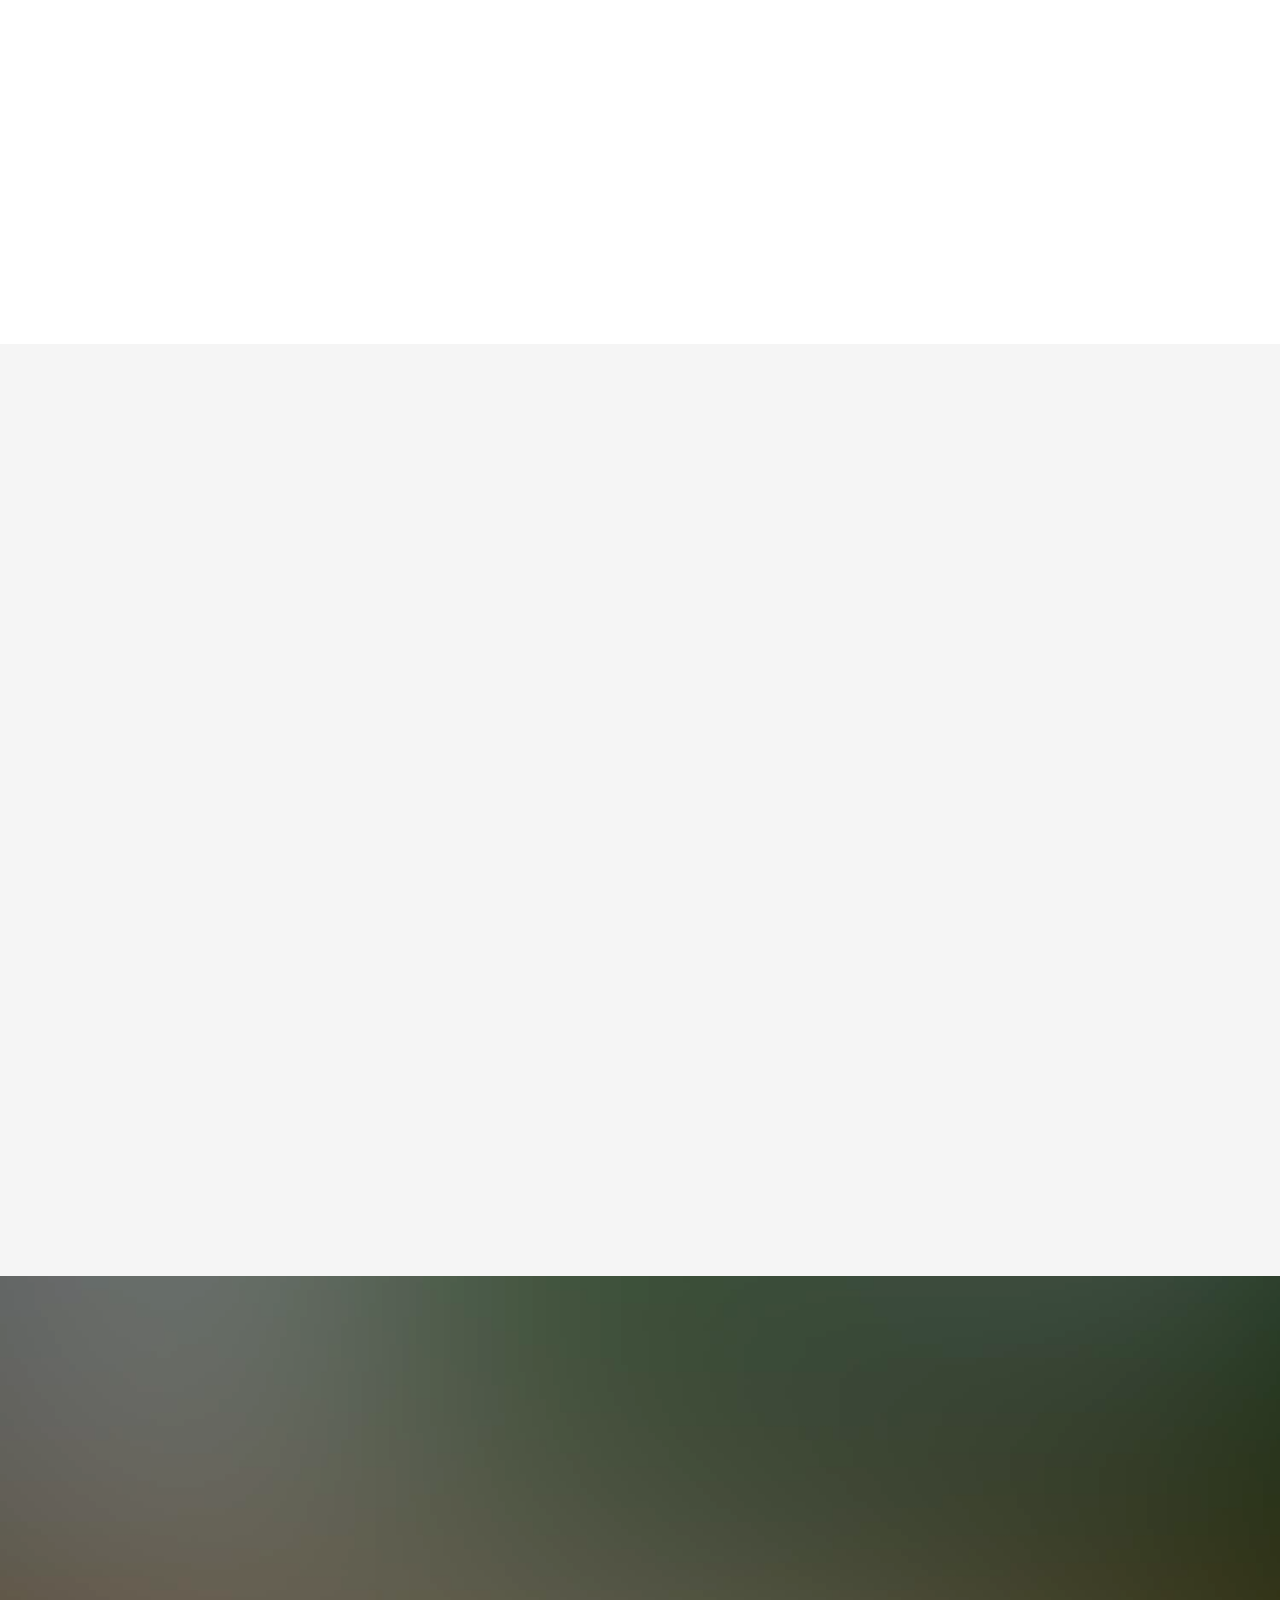
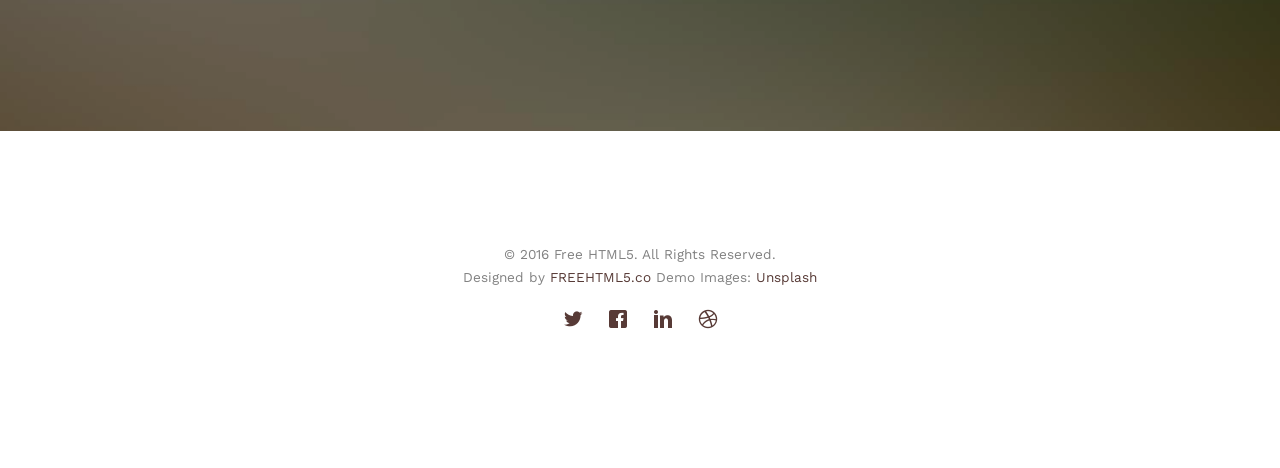
==== commit f455250c: "remove a&a" ====
--- a/index.html
+++ b/index.html
@@ -11,8 +11,8 @@
 	<title>Buirge Wedding</title>
 	<link rel="icon" type="image/x-icon" href="/images/favicon.png">
 	<meta name="viewport" content="width=device-width, initial-scale=1">
-	<meta name="description" content="A&A Buirge Wedding" />
-	<meta name="keywords" content="A&A Buirge Wedding" />
+	<meta name="description" content="Buirge Wedding" />
+	<meta name="keywords" content="Buirge Wedding" />
 
 	<!-- Facebook and Twitter integration -->
 	<meta property="og:title" content="" />
@@ -84,7 +84,7 @@
 			<div class="container">
 				<div class="row">
 					<div class="col-xs-2">
-						<div id="fh5co-logo"><a href="index.html">A&A Buirge Wedding<strong>.</strong></a></div>
+						<div id="fh5co-logo"><a href="index.html">Buirge Wedding<strong>.</strong></a></div>
 					</div>
 					<div class="col-xs-10 text-right menu-1">
 						<ul>
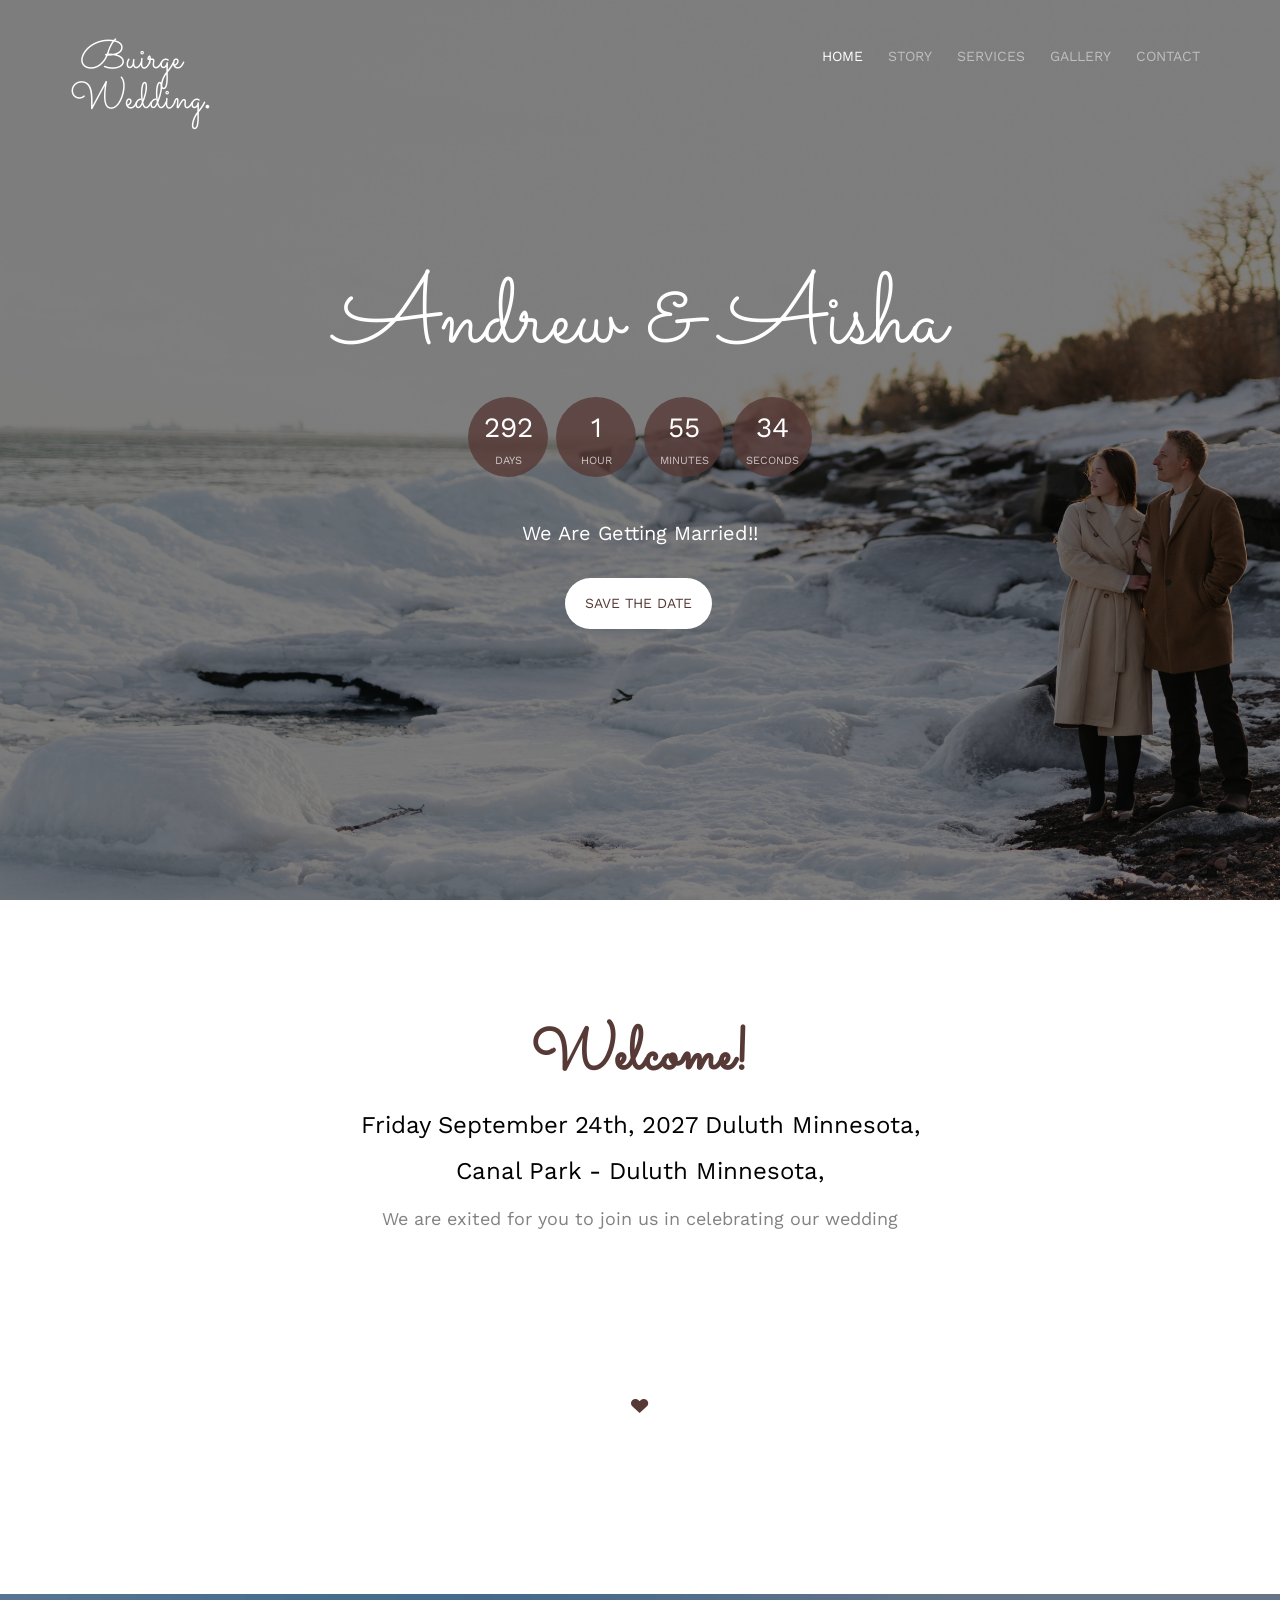
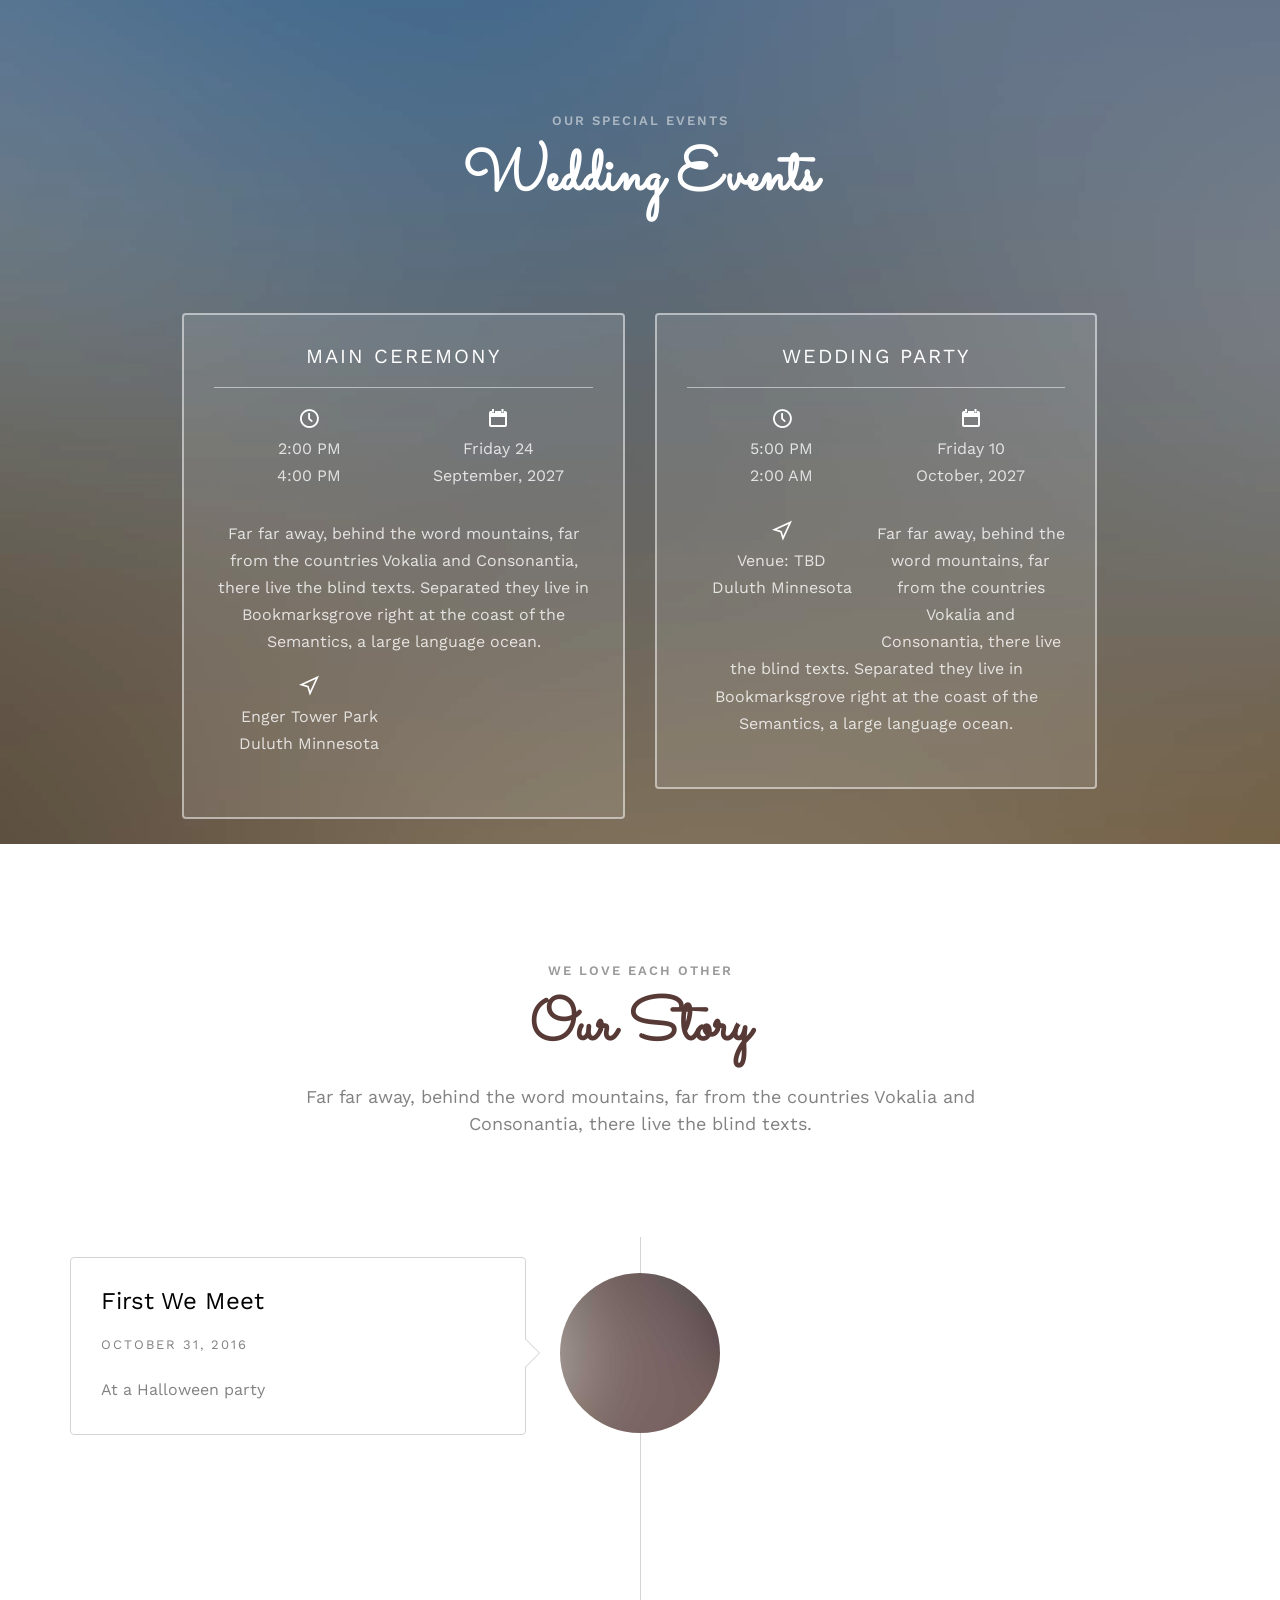
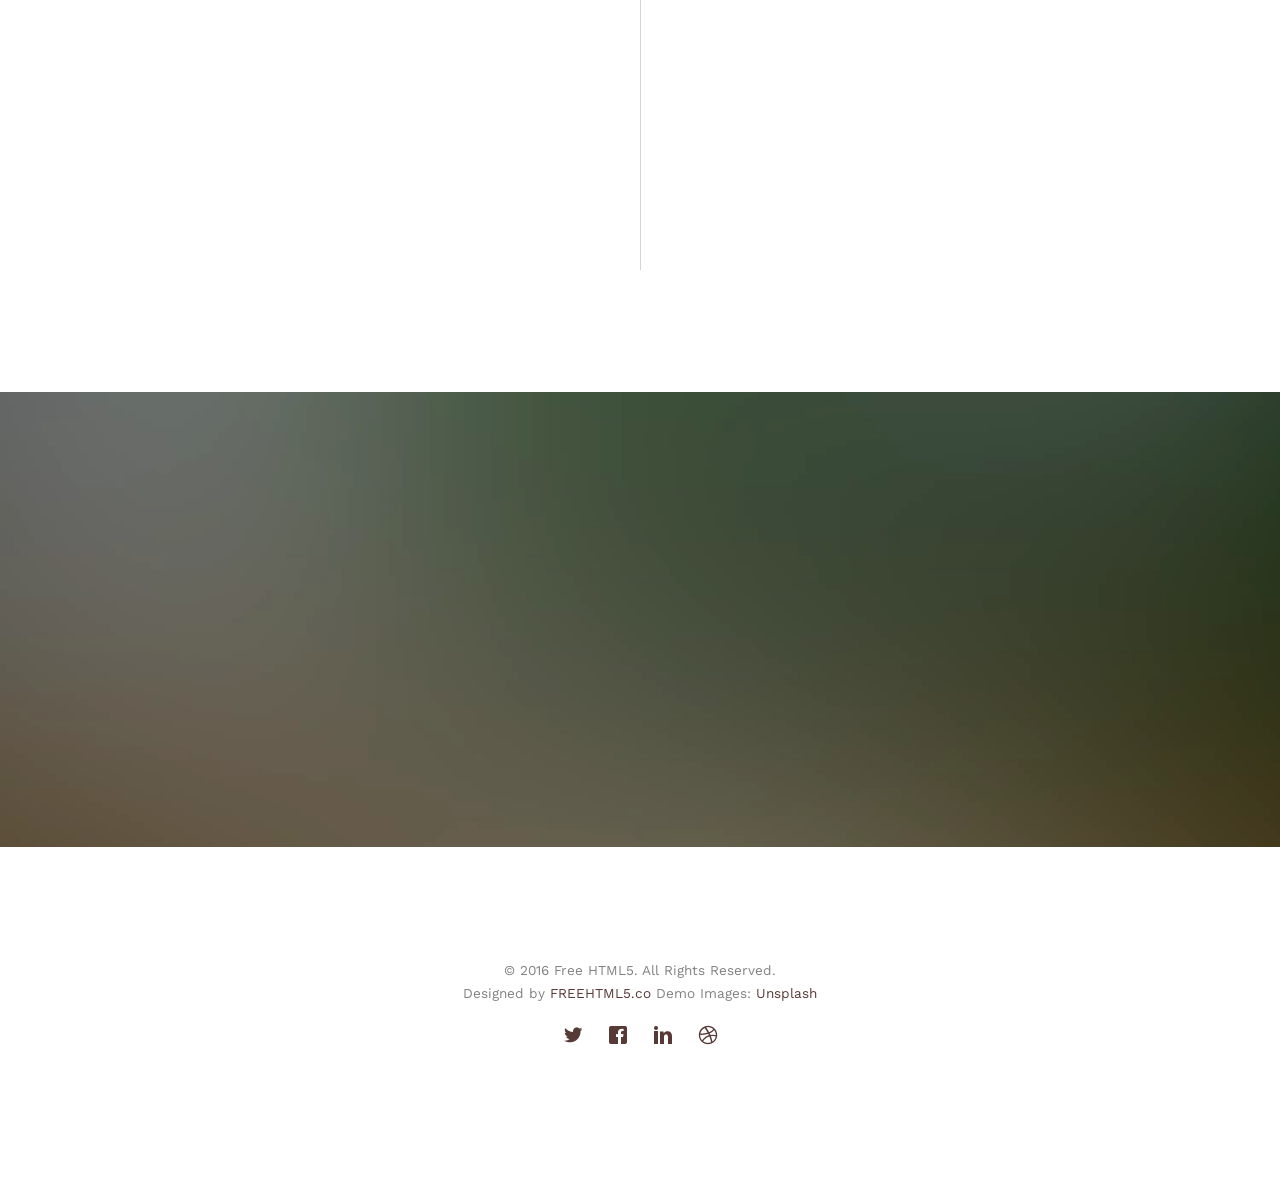
==== commit 04fc3a4c: "clean up index" ====
--- a/index.html
+++ b/index.html
@@ -294,112 +294,7 @@
 			</div>
 		</div>
 
-		<div id="fh5co-gallery" class="fh5co-section-gray">
-			<div class="container">
-				<div class="row">
-					<div class="col-md-8 col-md-offset-2 text-center fh5co-heading animate-box">
-						<span>Our Memories</span>
-						<h2>Wedding Gallery</h2>
-						<p>Far far away, behind the word mountains, far from the countries Vokalia and Consonantia,
-							there live the blind texts.</p>
-					</div>
-				</div>
-				<div class="row row-bottom-padded-md">
-					<div class="col-md-12">
-						<ul id="fh5co-gallery-list">
-
-							<li class="one-third animate-box" data-animate-effect="fadeIn"
-								style="background-image: url(images/gallery-1.jpg); ">
-								<a href="images/gallery-1.jpg">
-									<div class="case-studies-summary">
-										<span>14 Photos</span>
-										<h2>Two Glas of Juice</h2>
-									</div>
-								</a>
-							</li>
-							<li class="one-third animate-box" data-animate-effect="fadeIn"
-								style="background-image: url(images/gallery-2.jpg); ">
-								<a href="#" class="color-2">
-									<div class="case-studies-summary">
-										<span>30 Photos</span>
-										<h2>Timer starts now!</h2>
-									</div>
-								</a>
-							</li>
-
-
-							<li class="one-third animate-box" data-animate-effect="fadeIn"
-								style="background-image: url(images/gallery-3.jpg); ">
-								<a href="#" class="color-3">
-									<div class="case-studies-summary">
-										<span>90 Photos</span>
-										<h2>Beautiful sunset</h2>
-									</div>
-								</a>
-							</li>
-							<li class="one-third animate-box" data-animate-effect="fadeIn"
-								style="background-image: url(images/gallery-4.jpg); ">
-								<a href="#" class="color-4">
-									<div class="case-studies-summary">
-										<span>12 Photos</span>
-										<h2>Company's Conference Room</h2>
-									</div>
-								</a>
-							</li>
-
-							<li class="one-third animate-box" data-animate-effect="fadeIn"
-								style="background-image: url(images/gallery-5.jpg); ">
-								<a href="#" class="color-3">
-									<div class="case-studies-summary">
-										<span>50 Photos</span>
-										<h2>Useful baskets</h2>
-									</div>
-								</a>
-							</li>
-							<li class="one-third animate-box" data-animate-effect="fadeIn"
-								style="background-image: url(images/gallery-6.jpg); ">
-								<a href="#" class="color-4">
-									<div class="case-studies-summary">
-										<span>45 Photos</span>
-										<h2>Skater man in the road</h2>
-									</div>
-								</a>
-							</li>
-
-							<li class="one-third animate-box" data-animate-effect="fadeIn"
-								style="background-image: url(images/gallery-7.jpg); ">
-								<a href="#" class="color-4">
-									<div class="case-studies-summary">
-										<span>35 Photos</span>
-										<h2>Two Glas of Juice</h2>
-									</div>
-								</a>
-							</li>
-
-							<li class="one-third animate-box" data-animate-effect="fadeIn"
-								style="background-image: url(images/gallery-8.jpg); ">
-								<a href="#" class="color-5">
-									<div class="case-studies-summary">
-										<span>90 Photos</span>
-										<h2>Timer starts now!</h2>
-									</div>
-								</a>
-							</li>
-							<li class="one-third animate-box" data-animate-effect="fadeIn"
-								style="background-image: url(images/gallery-9.jpg); ">
-								<a href="#" class="color-6">
-									<div class="case-studies-summary">
-										<span>56 Photos</span>
-										<h2>Beautiful sunset</h2>
-									</div>
-								</a>
-							</li>
-						</ul>
-					</div>
-				</div>
-			</div>
-		</div>
-
+		<!---
 		<div id="fh5co-counter" class="fh5co-bg fh5co-counter" style="background-image:url(images/img_bg_5.jpg);">
 			<div class="overlay"></div>
 			<div class="container">
@@ -577,7 +472,7 @@
 
 			</div>
 		</div>
-
+-->
 
 		<div id="fh5co-started" class="fh5co-bg" style="background-image:url(images/img_bg_4.jpg);">
 			<div class="overlay"></div>
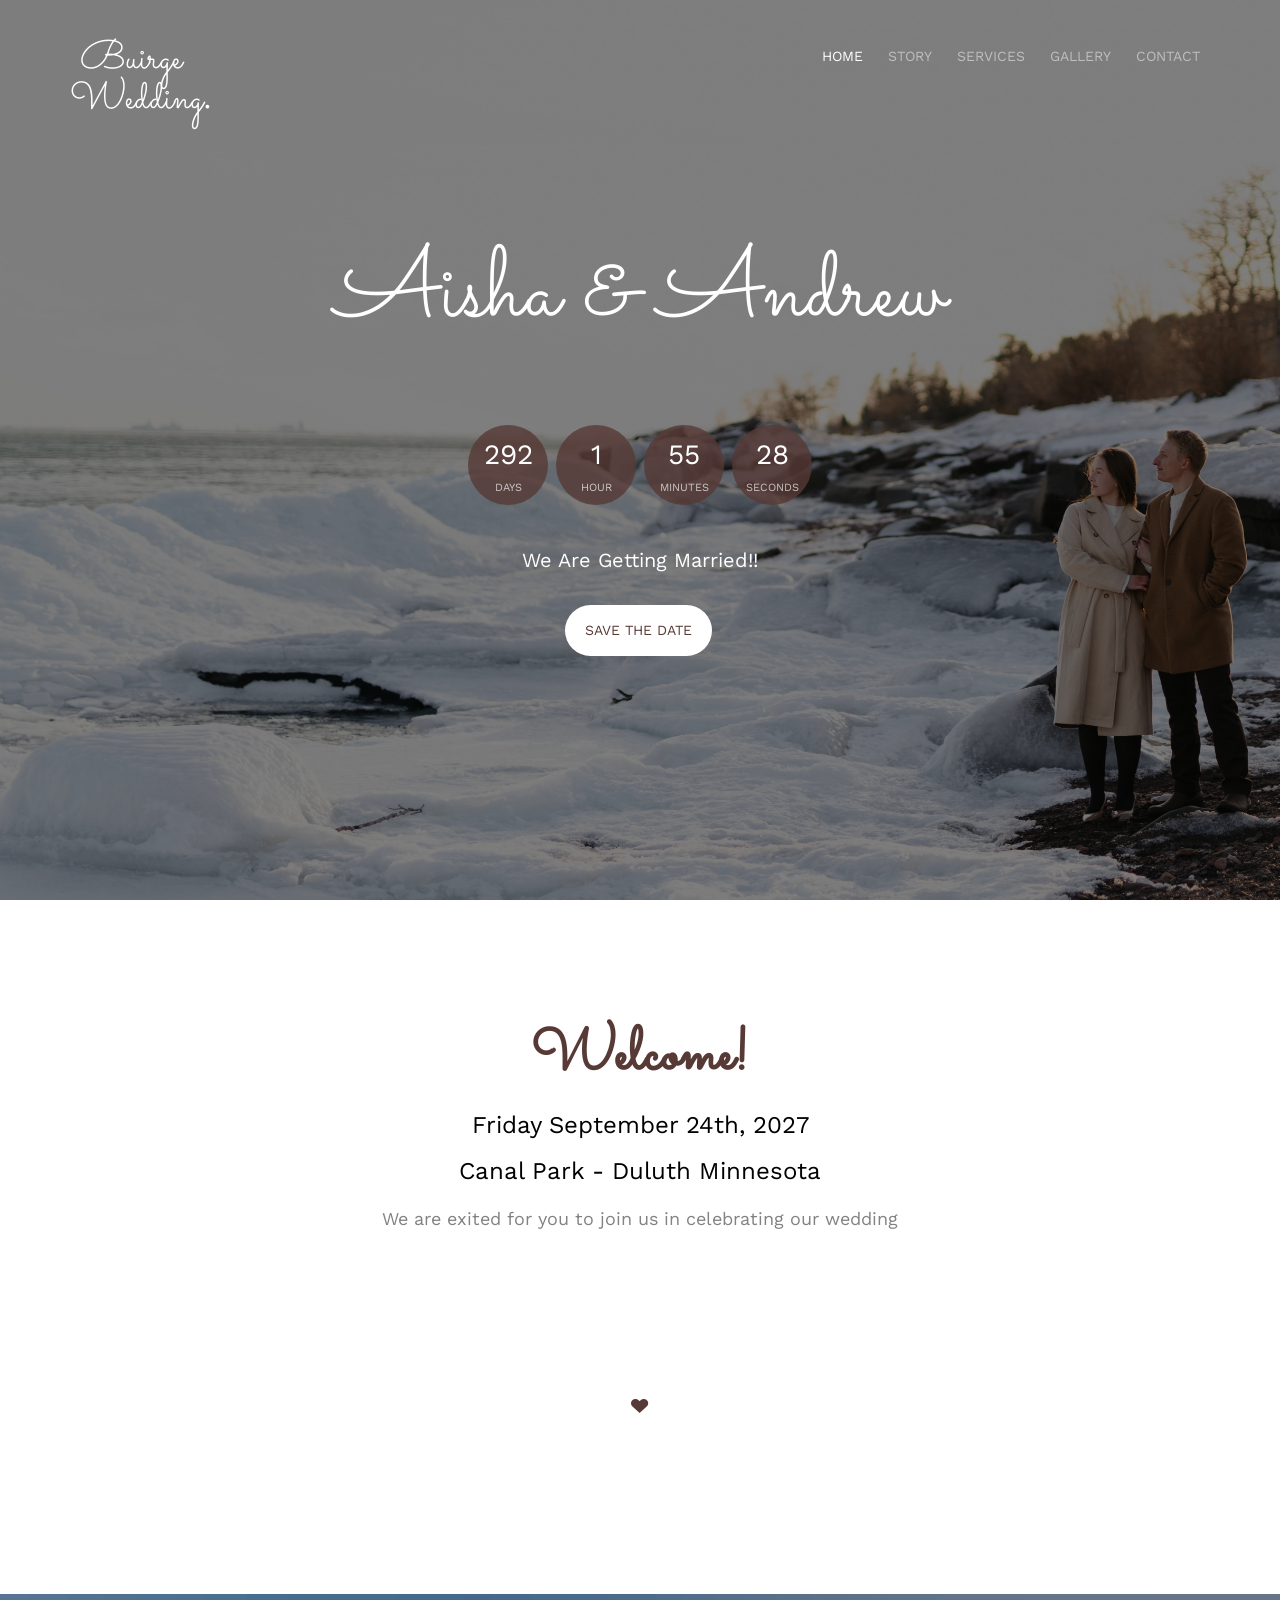
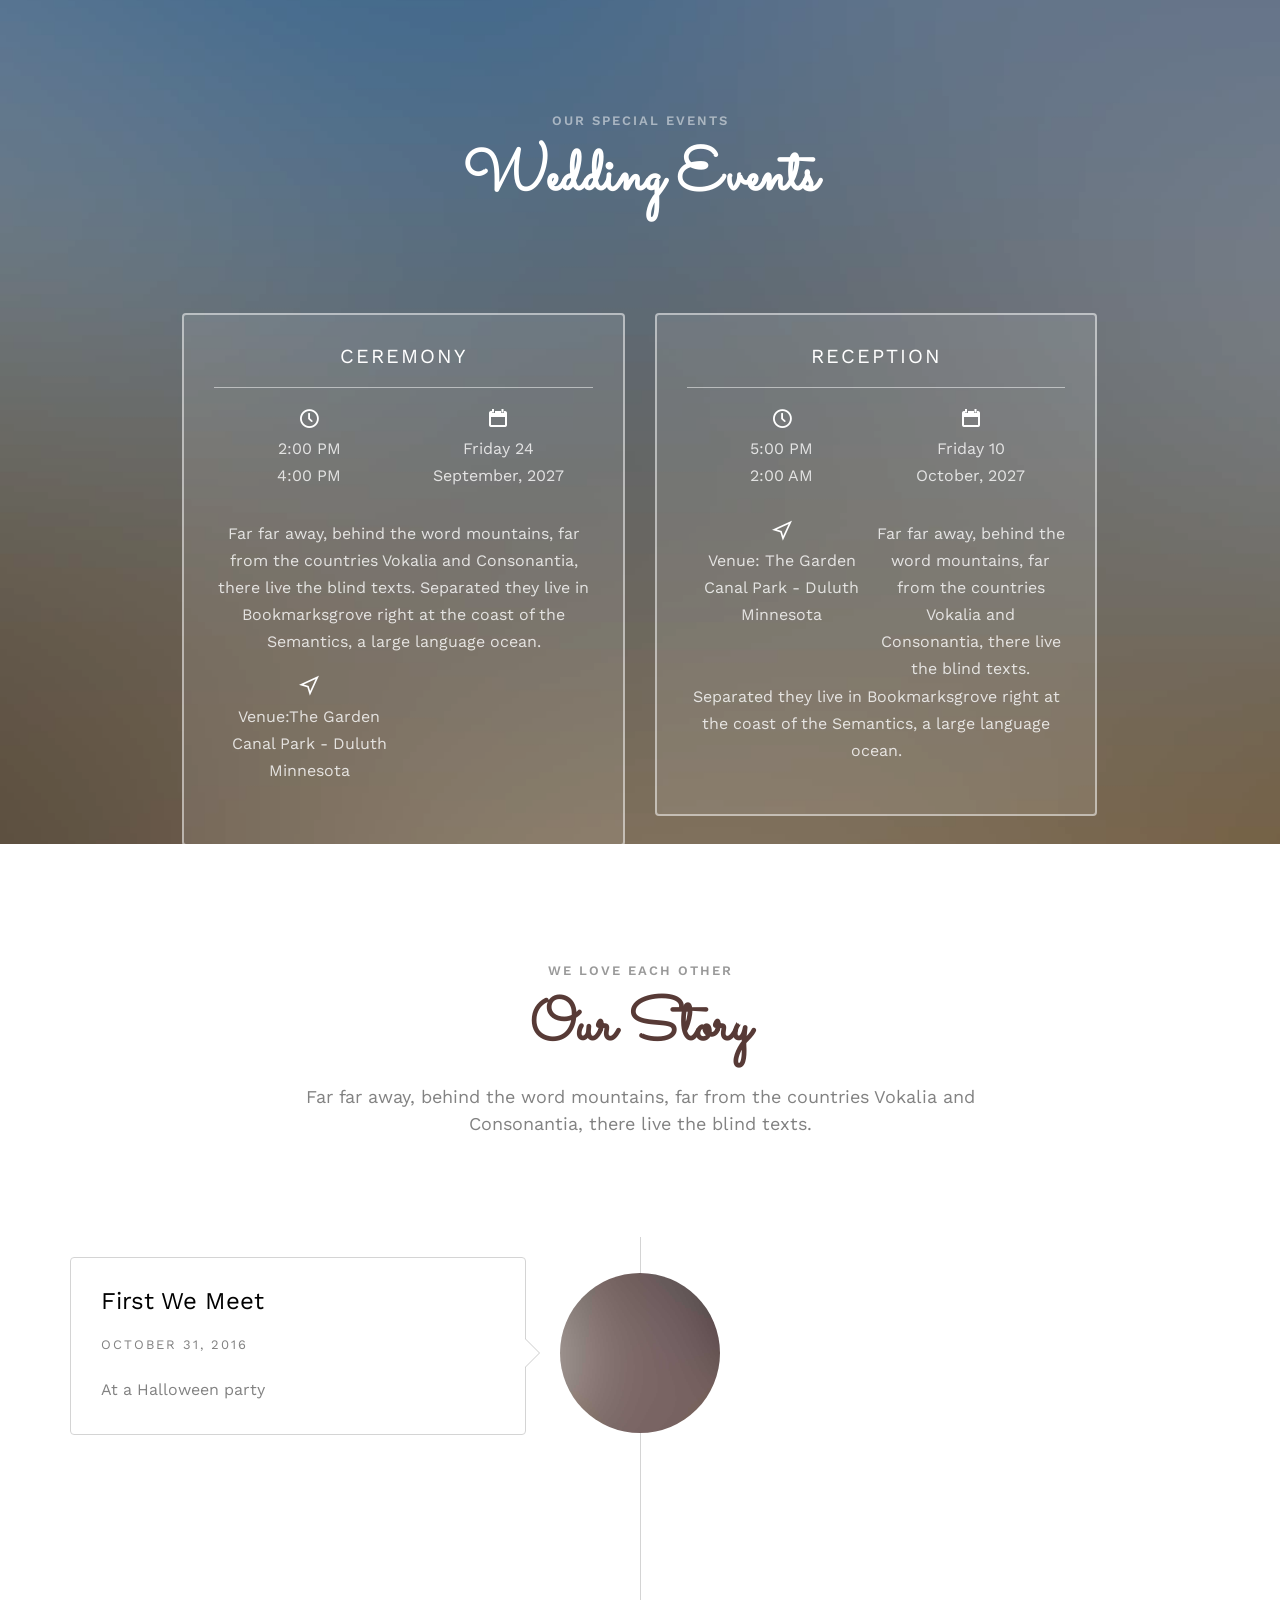
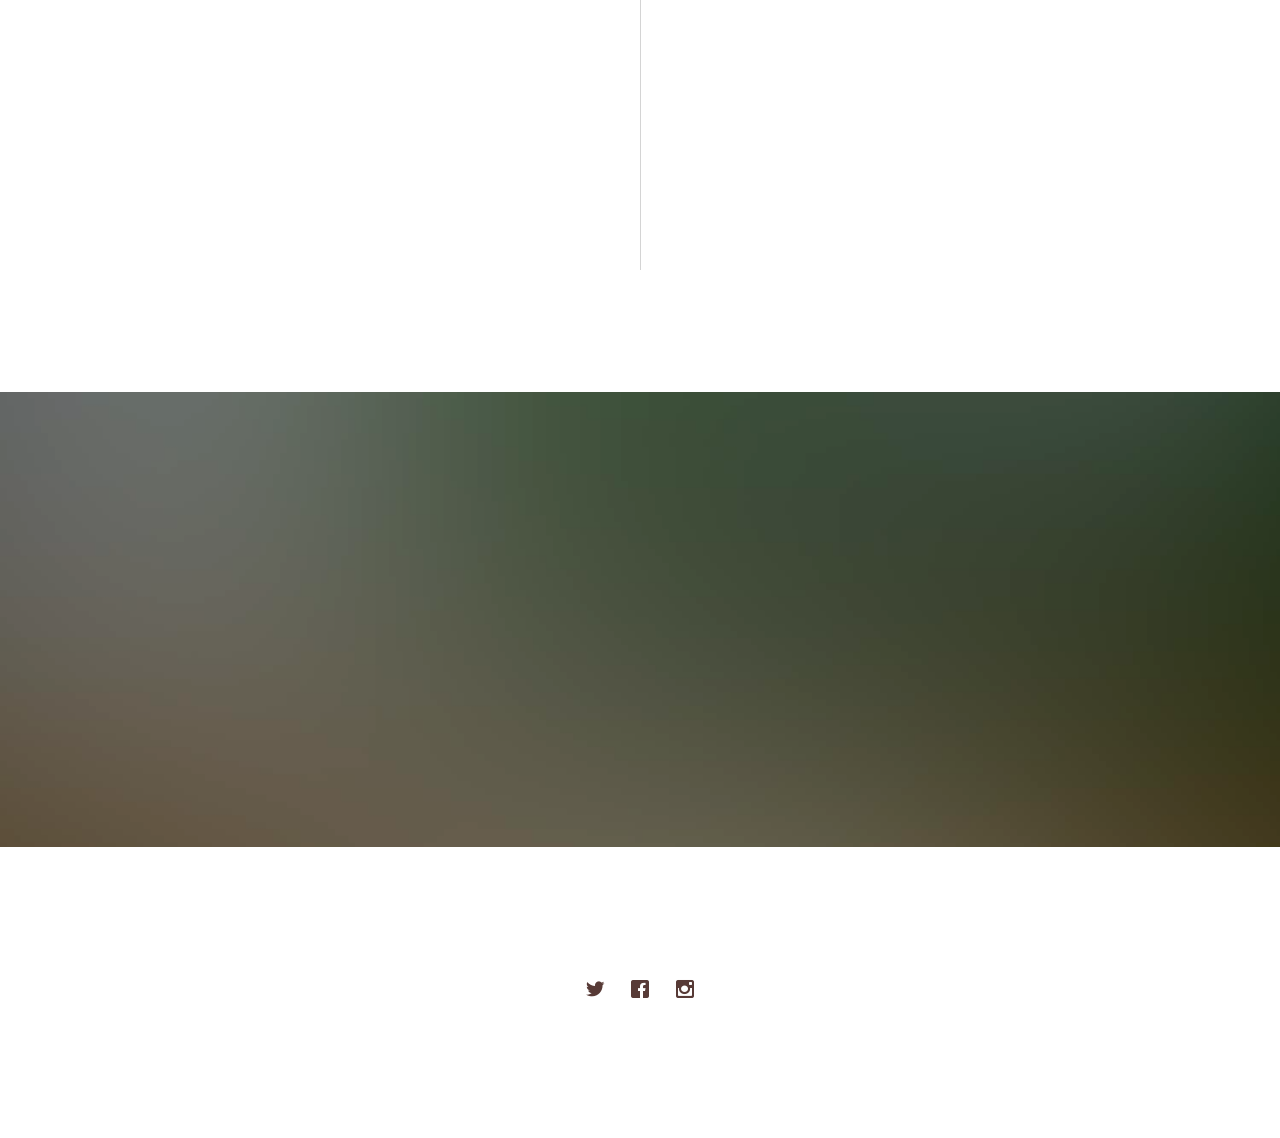
==== commit 2e5f89ee: "couple breaks and touch ups" ====
--- a/index.html
+++ b/index.html
@@ -124,7 +124,8 @@
 					<div class="col-md-8 col-md-offset-2 text-center">
 						<div class="display-t">
 							<div class="display-tc animate-box" data-animate-effect="fadeIn">
-								<h1>Andrew &amp; Aisha</h1>
+								<h1>Aisha &amp; Andrew</h1>
+								<br><br>
 								<div class="simply-countdown simply-countdown-one"></div>
 								<h2>We Are Getting Married!!</h2>
 								<p><a href="#" class="btn btn-default btn-sm">Save the date</a></p>
@@ -140,8 +141,8 @@
 				<div class="row">
 					<div class="col-md-8 col-md-offset-2 text-center fh5co-heading animate-box">
 						<h2>Welcome!</h2>
-						<h3>Friday September 24th, 2027 Duluth Minnesota, </h3>
-						<h3>Canal Park - Duluth Minnesota, </h3>
+						<h3>Friday September 24th, 2027</h3>
+						<h3>Canal Park - Duluth Minnesota</h3>
 						<p>We are exited for you to join us in celebrating our wedding</p>
 					</div>
 				</div>
@@ -186,7 +187,7 @@
 							<div class="col-md-10 col-md-offset-1">
 								<div class="col-md-6 col-sm-6 text-center">
 									<div class="event-wrap animate-box">
-										<h3>Main Ceremony</h3>
+										<h3>Ceremony</h3>
 										<div class="event-col">
 											<i class="icon-clock"></i>
 											<span>2:00 PM</span>
@@ -203,14 +204,14 @@
 										</p>
 										<div class="event-col">
 											<i class="icon-location"></i>
-											<span>Enger Tower Park</span>
-											<span>Duluth Minnesota</span>
+											<span>Venue:The Garden</span>
+											<span>Canal Park - Duluth Minnesota</span>
 										</div>
 									</div>
 								</div>
 								<div class="col-md-6 col-sm-6 text-center">
 									<div class="event-wrap animate-box">
-										<h3>Wedding Party</h3>
+										<h3>Reception</h3>
 										<div class="event-col">
 											<i class="icon-clock"></i>
 											<span>5:00 PM</span>
@@ -223,8 +224,8 @@
 										</div>
 										<div class="event-col">
 											<i class="icon-location"></i>
-											<span>Venue: TBD</span>
-											<span>Duluth Minnesota</span>
+											<span>Venue: The Garden</span>
+											<span>Canal Park - Duluth Minnesota</span>
 										</div>
 										<p>Far far away, behind the word mountains, far from the countries Vokalia and
 											Consonantia, there live the blind texts. Separated they live in
@@ -509,26 +510,17 @@
 
 		<footer id="fh5co-footer" role="contentinfo">
 			<div class="container">
-
 				<div class="row copyright">
 					<div class="col-md-12 text-center">
-						<p>
-							<small class="block">&copy; 2016 Free HTML5. All Rights Reserved.</small>
-							<small class="block">Designed by <a href="http://freehtml5.co/"
-									target="_blank">FREEHTML5.co</a> Demo Images: <a href="http://unsplash.co/"
-									target="_blank">Unsplash</a></small>
-						</p>
 						<p>
 						<ul class="fh5co-social-icons">
 							<li><a href="#"><i class="icon-twitter"></i></a></li>
 							<li><a href="#"><i class="icon-facebook"></i></a></li>
-							<li><a href="#"><i class="icon-linkedin"></i></a></li>
-							<li><a href="#"><i class="icon-dribbble"></i></a></li>
+							<li><a href="#"><i class="icon-instagram"></i></a></li>
 						</ul>
 						</p>
 					</div>
 				</div>
-
 			</div>
 		</footer>
 	</div>
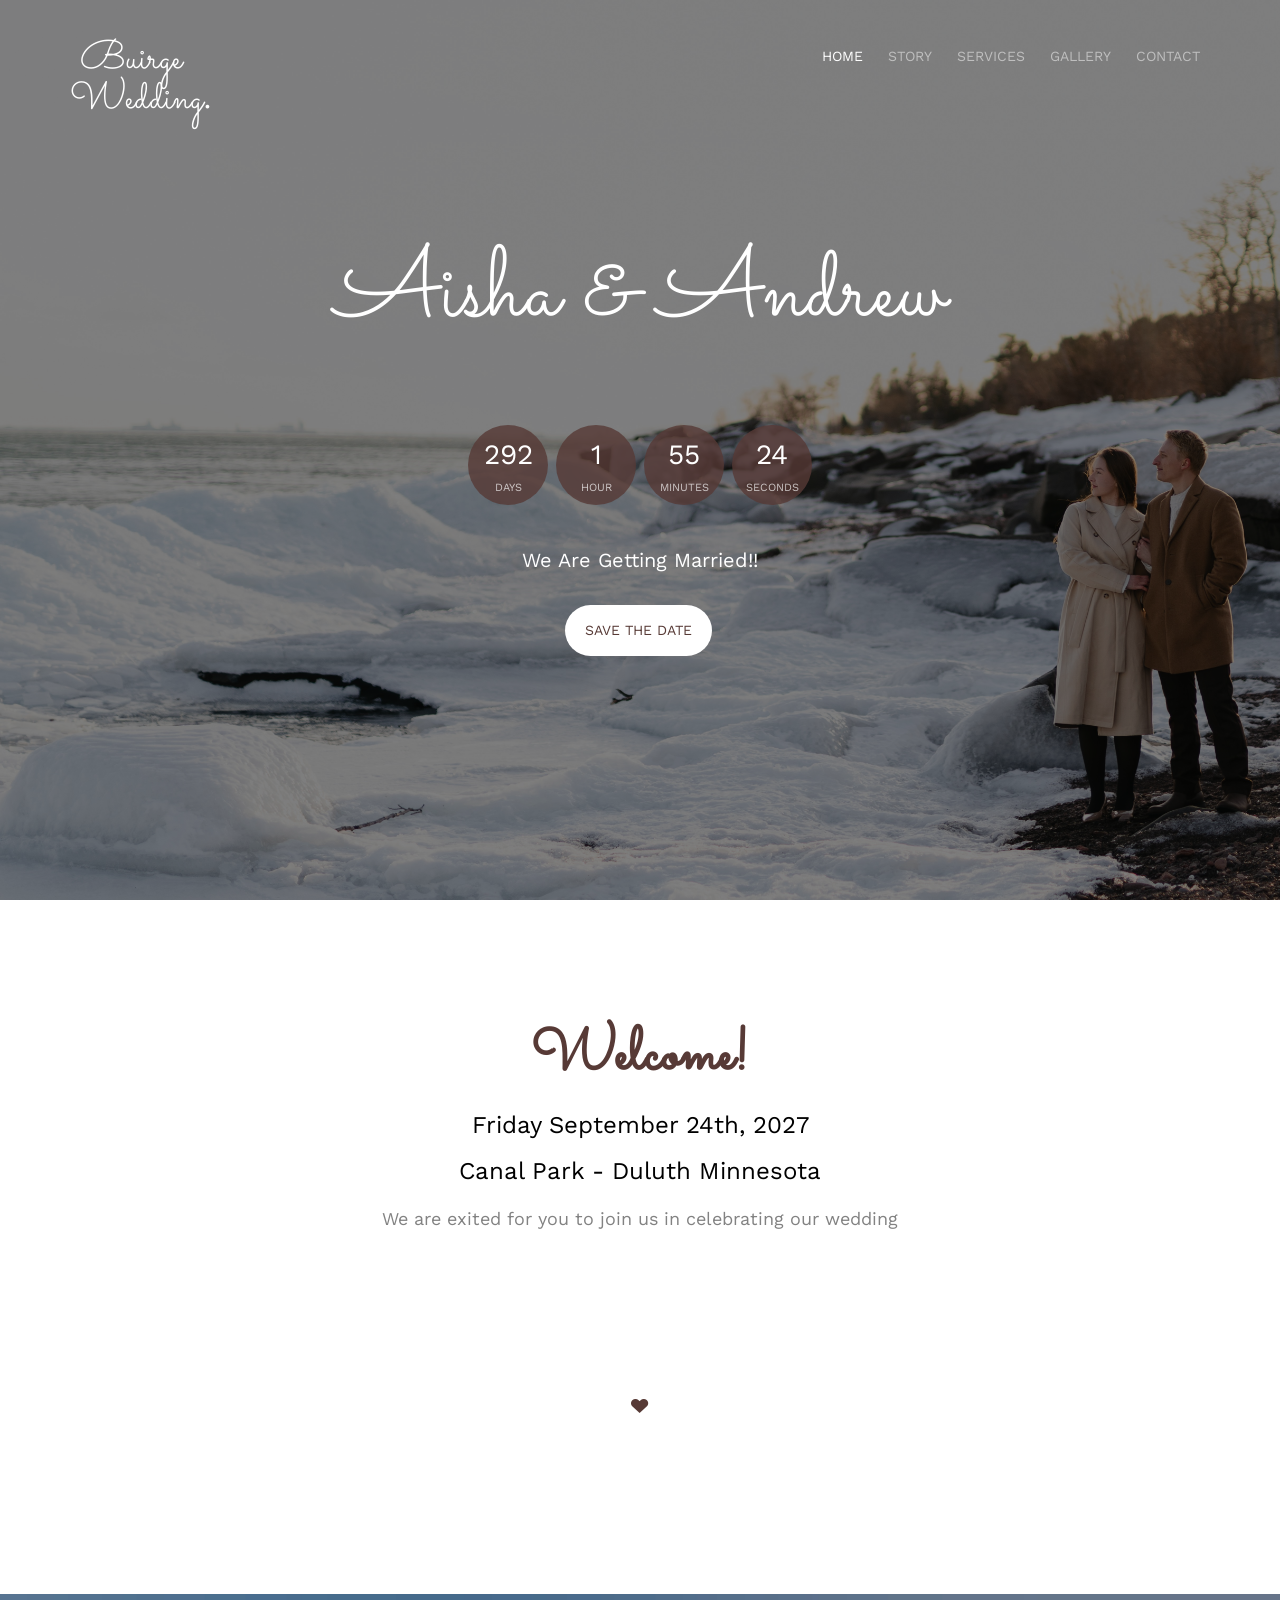
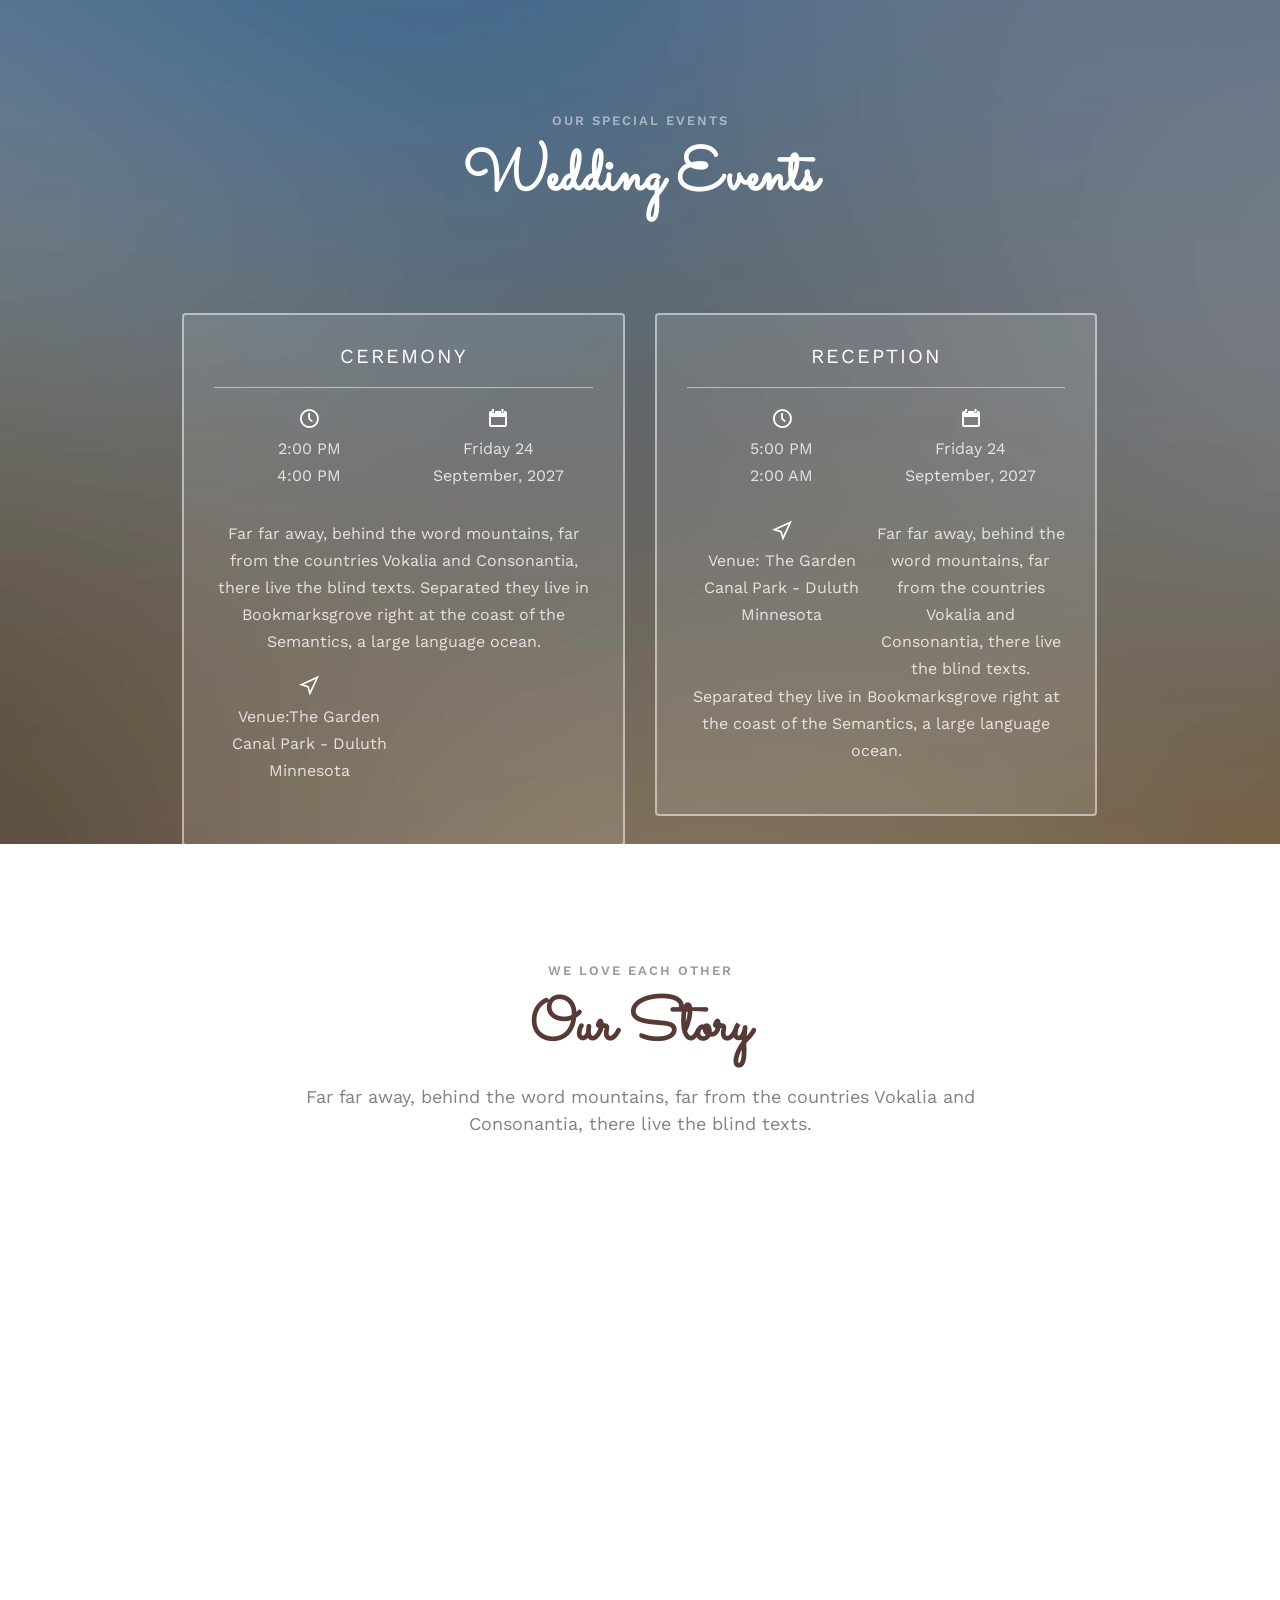
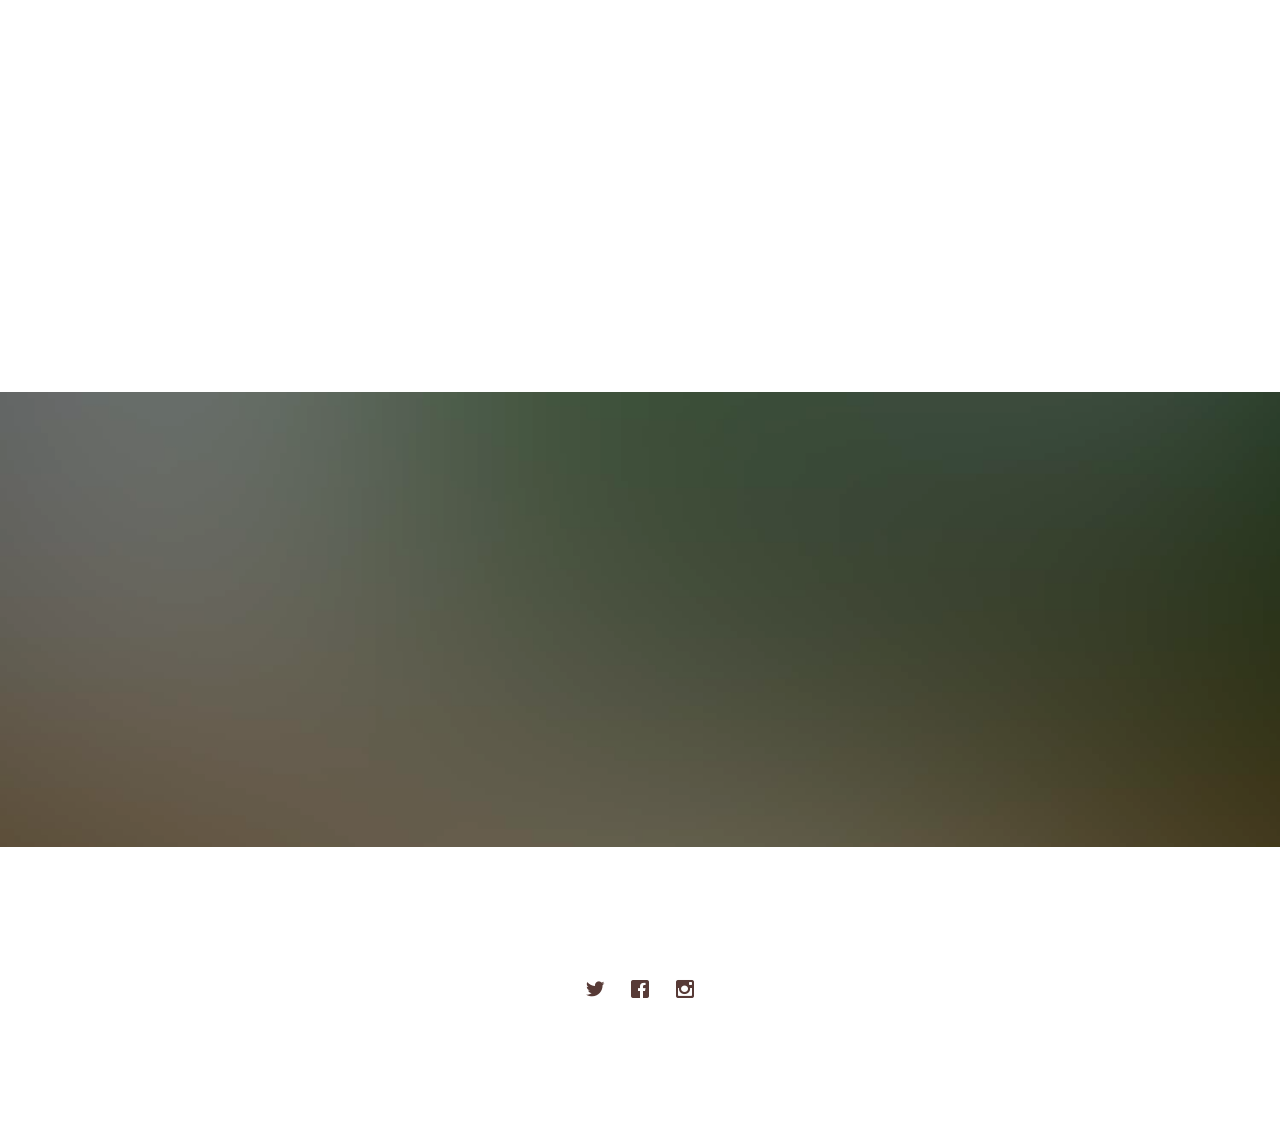
==== commit 31be7ca5: "missing datefix" ====
--- a/index.html
+++ b/index.html
@@ -219,8 +219,8 @@
 										</div>
 										<div class="event-col">
 											<i class="icon-calendar"></i>
-											<span>Friday 10</span>
-											<span>October, 2027</span>
+											<span>Friday 24</span>
+											<span>September, 2027</span>
 										</div>
 										<div class="event-col">
 											<i class="icon-location"></i>
